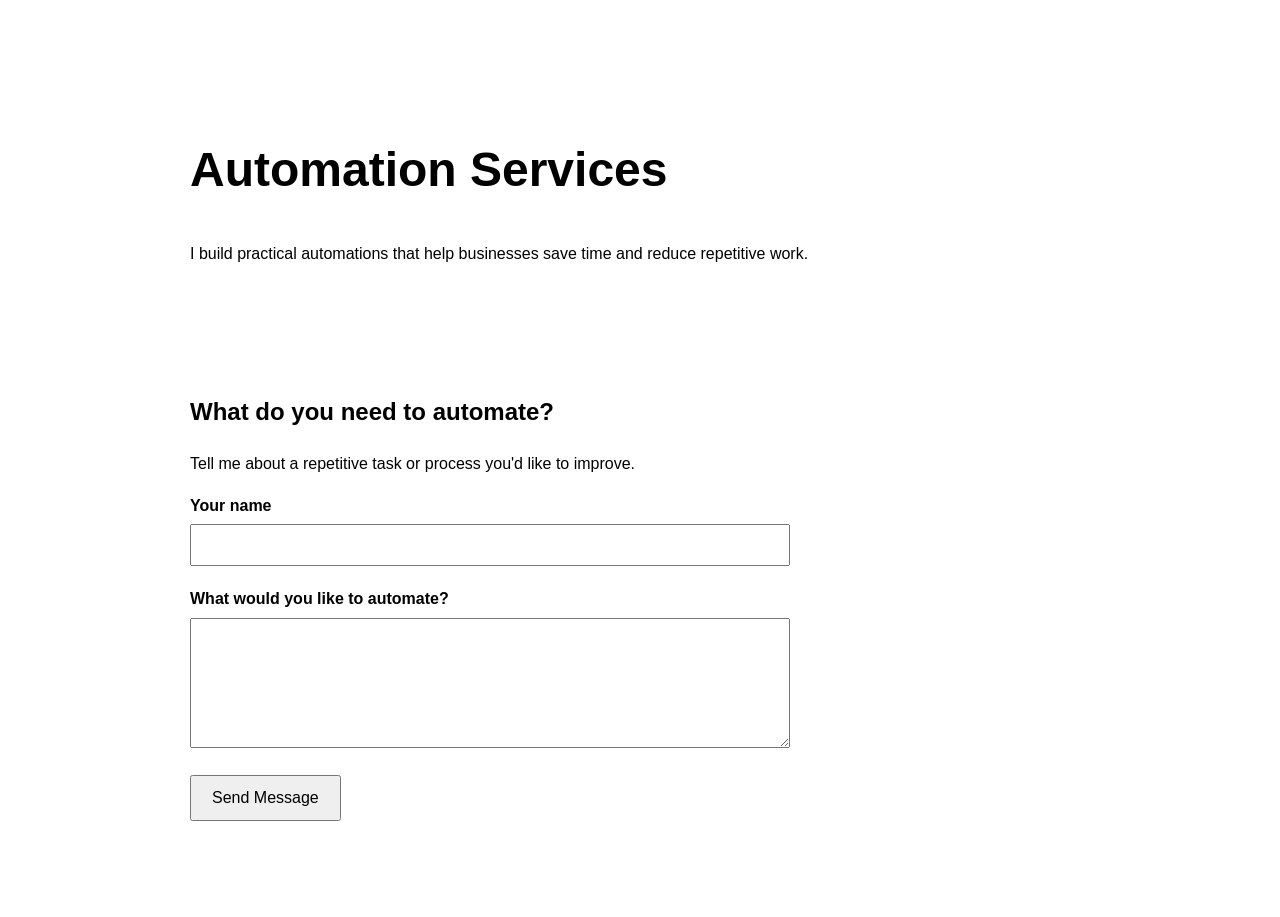
==== index.html @ 94744f85 "Add contact form and n8n integration" ====
<!DOCTYPE html>
<html lang="en">

<head>
    <meta charset="UTF-8">
    <meta name="viewport" content="width=device-width, initial-scale=1.0">

    <title>Automation Services</title>

    <link rel="stylesheet" href="style.css">
</head>

<body>

    <header>
        <h1>Automation Services</h1>

        <p>
            I build practical automations that help businesses
            save time and reduce repetitive work.
        </p>
    </header>

    <main>

        <section>
            <h2>What do you need to automate?</h2>

            <p>
                Tell me about a repetitive task or process
                you'd like to improve.
            </p>

            <form id="contactForm">

                <div>
                    <label for="name">Your name</label>

                    <input
                        type="text"
                        id="name"
                        name="name"
                        required
                    >
                </div>

                <div>
                    <label for="message">What would you like to automate?</label>

                    <textarea
                        id="message"
                        name="message"
                        rows="6"
                        required
                    ></textarea>
                </div>

                <button type="submit">
                    Send Message
                </button>

            </form>

            <p id="responseMessage"></p>

        </section>

    </main>

    <script src="script.js"></script>

</body>

</html>
---- style.css ----
body {
    font-family: Arial, sans-serif;
    max-width: 900px;
    margin: 0 auto;
    padding: 40px 20px;
    line-height: 1.6;
}

header {
    padding: 60px 0;
}

h1 {
    font-size: 3rem;
}

section {
    margin: 50px 0;
}

form {
    max-width: 600px;
}

form div {
    margin-bottom: 20px;
}

label {
    display: block;
    margin-bottom: 6px;
    font-weight: bold;
}

input,
textarea {
    width: 100%;
    padding: 10px;
    font-size: 1rem;
    box-sizing: border-box;
}

button {
    padding: 12px 20px;
    font-size: 1rem;
    cursor: pointer;
}

#responseMessage {
    margin-top: 25px;
    font-weight: bold;
}
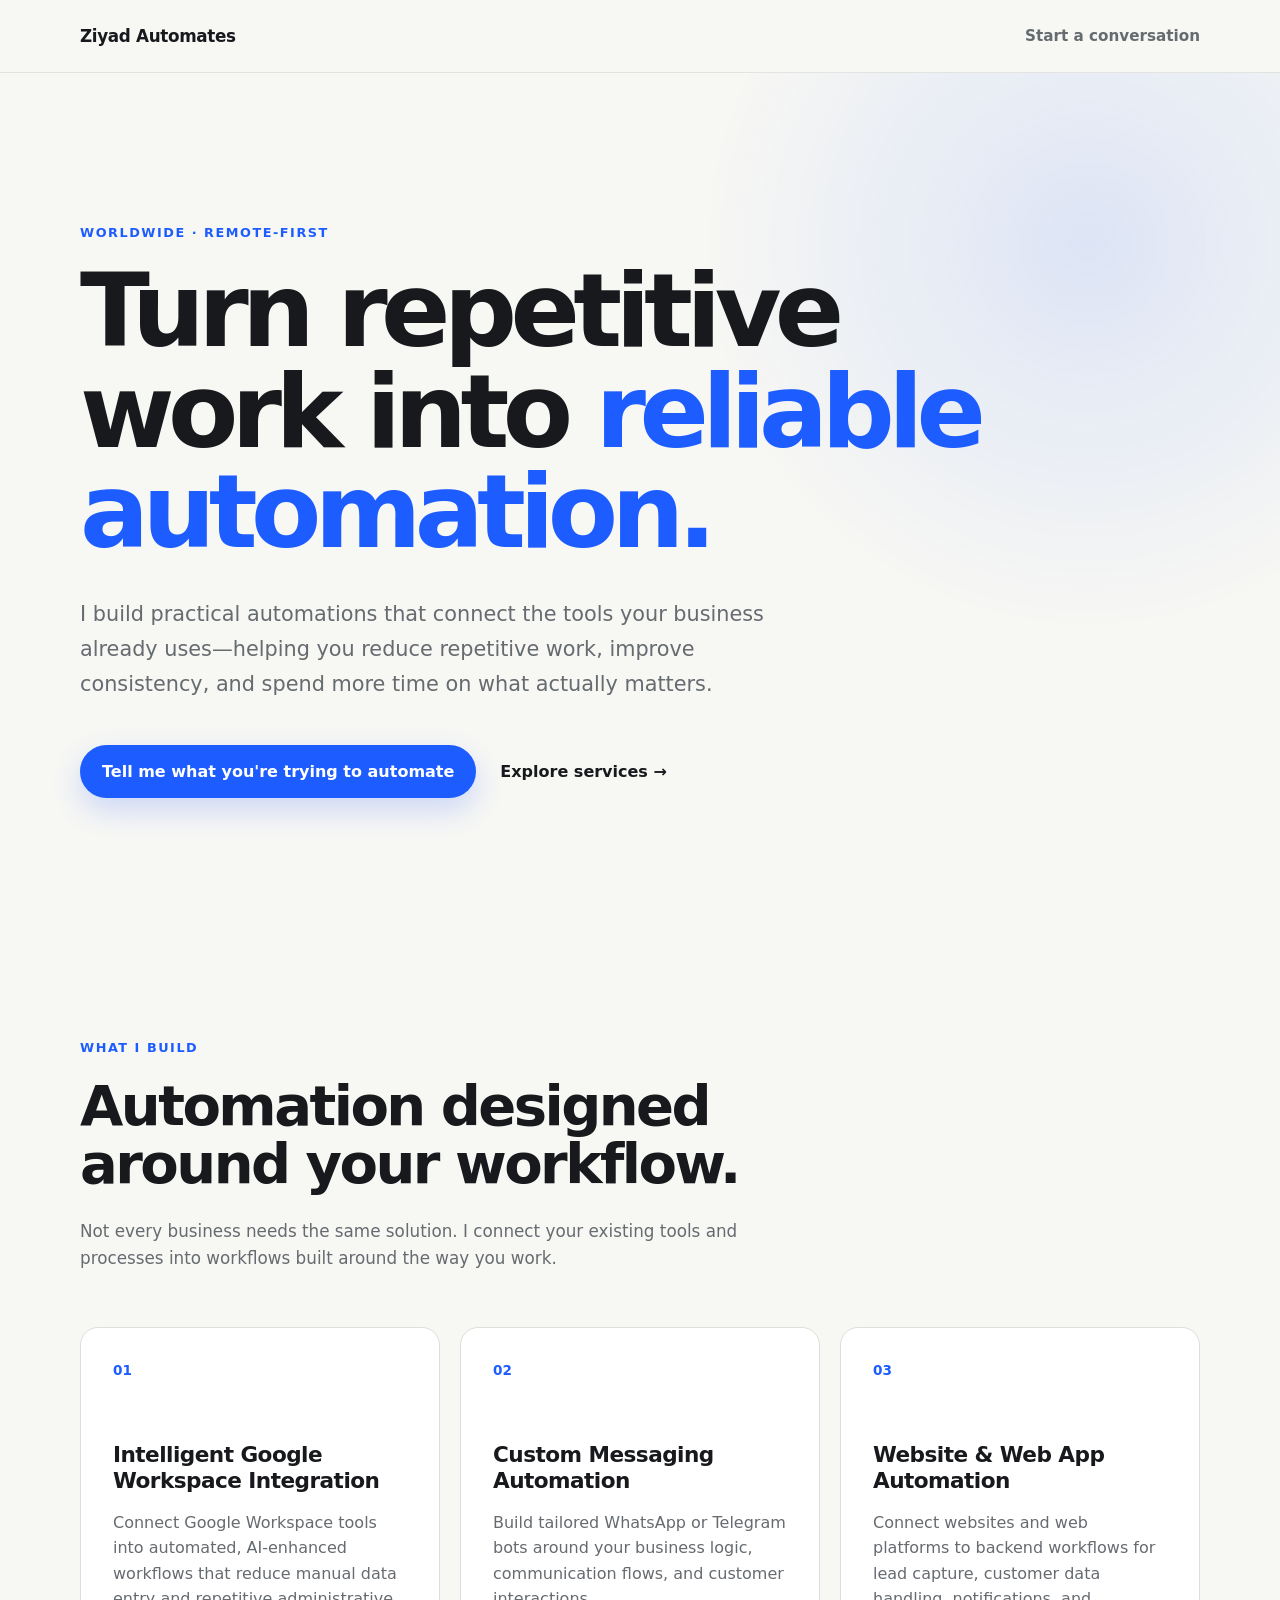
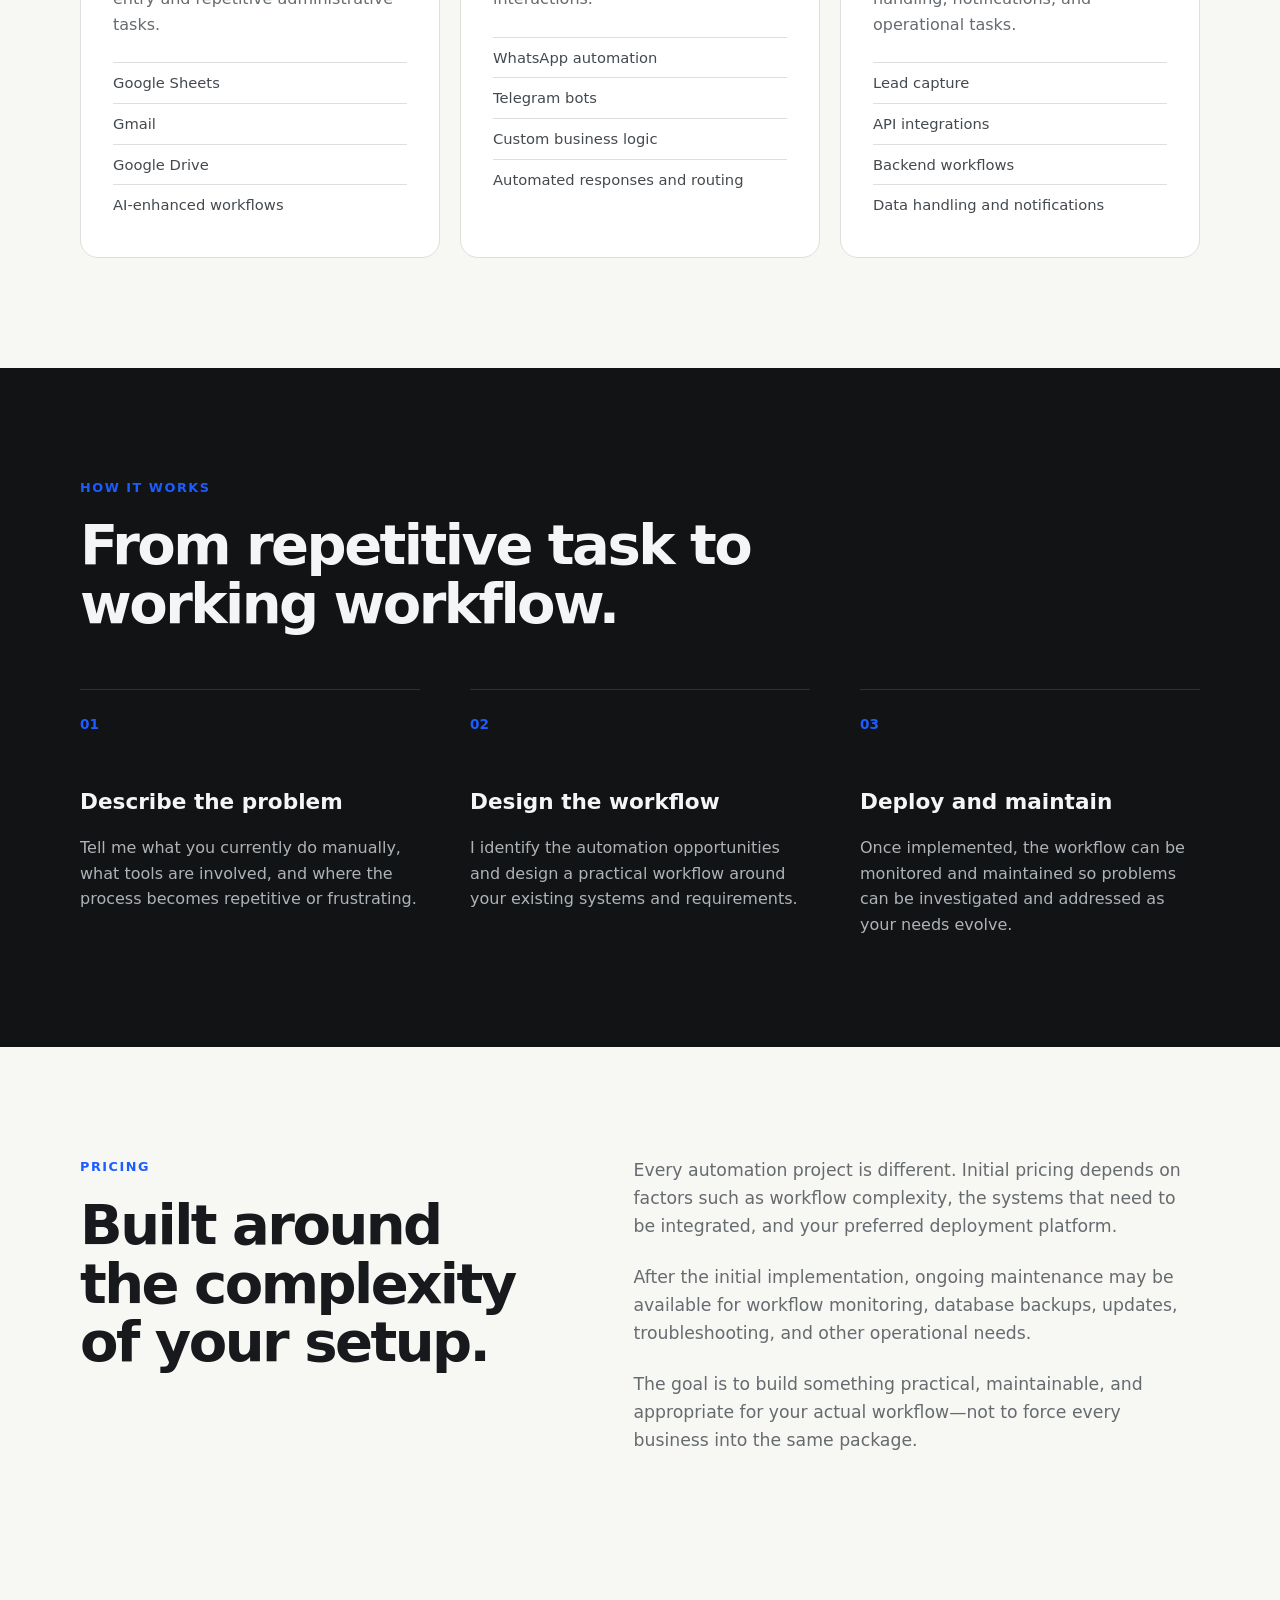
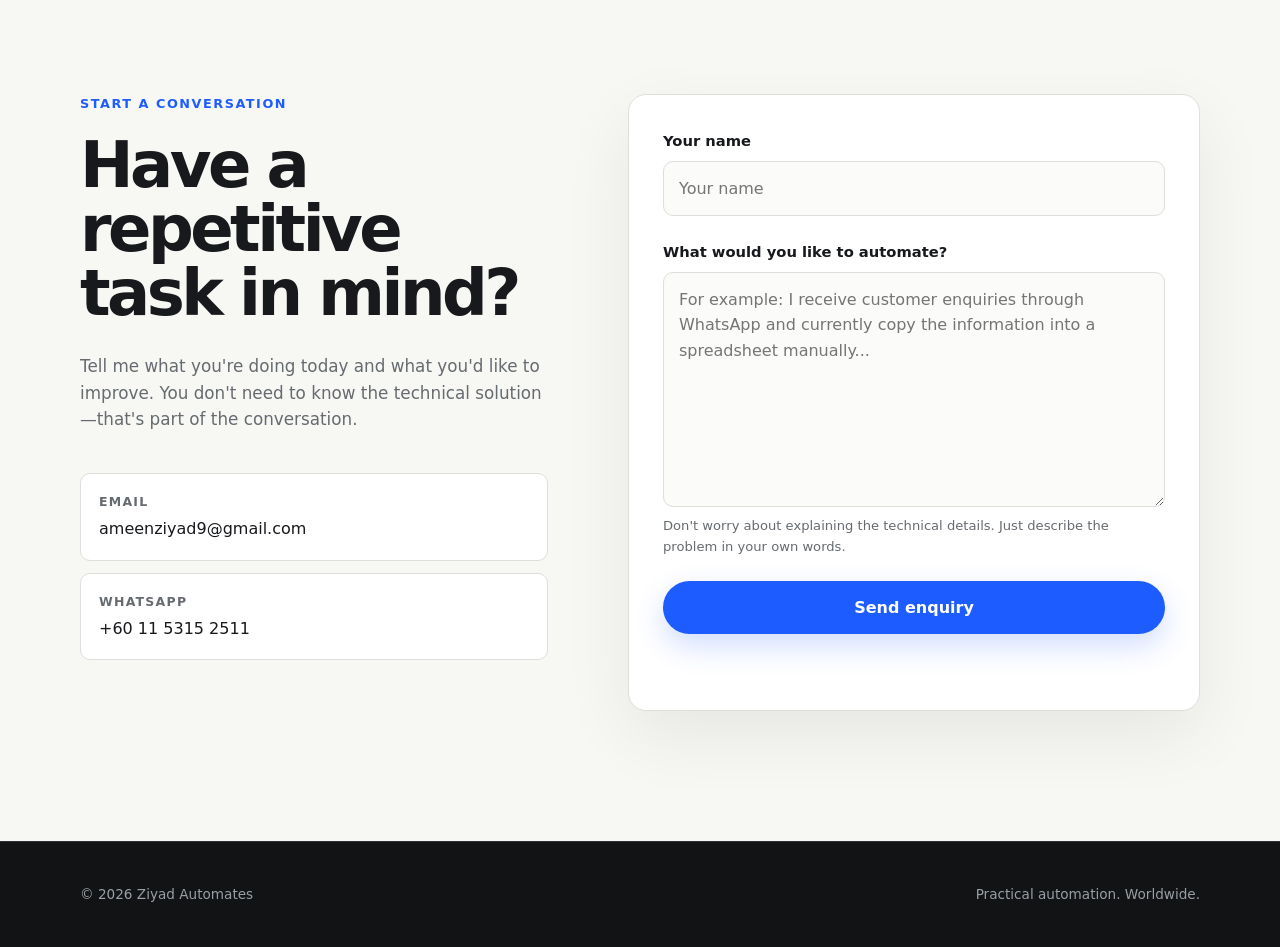
==== commit 72f528a7: "Redesign website for Ziyad Automates" ====
--- a/index.html
+++ b/index.html
@@ -3,69 +3,492 @@
 
 <head>
     <meta charset="UTF-8">
-    <meta name="viewport" content="width=device-width, initial-scale=1.0">
-
-    <title>Automation Services</title>
+
+    <meta
+        name="viewport"
+        content="width=device-width, initial-scale=1.0"
+    >
+
+    <meta
+        name="description"
+        content="Ziyad Automates builds practical AI-enhanced automations for Google Workspace, messaging platforms, websites, and business workflows."
+    >
+
+    <title>Ziyad Automates | Practical Business Automation</title>
 
     <link rel="stylesheet" href="style.css">
 </head>
 
 <body>
 
-    <header>
-        <h1>Automation Services</h1>
-
-        <p>
-            I build practical automations that help businesses
-            save time and reduce repetitive work.
-        </p>
+    <header class="site-header">
+        <div class="container header-inner">
+
+            <a href="#" class="brand">
+                Ziyad Automates
+            </a>
+
+            <a
+                href="#contact"
+                class="header-link"
+            >
+                Start a conversation
+            </a>
+
+        </div>
     </header>
 
+
     <main>
 
-        <section>
-            <h2>What do you need to automate?</h2>
+        <!-- Hero -->
+
+        <section class="hero">
+
+            <div class="container hero-content">
+
+                <p class="eyebrow">
+                    Worldwide · Remote-first
+                </p>
+
+                <h1>
+                    Turn repetitive work into
+                    <span>reliable automation.</span>
+                </h1>
+
+                <p class="hero-text">
+                    I build practical automations that connect the
+                    tools your business already uses—helping you
+                    reduce repetitive work, improve consistency,
+                    and spend more time on what actually matters.
+                </p>
+
+                <div class="hero-actions">
+
+                    <a
+                        href="#contact"
+                        class="button button-primary"
+                    >
+                        Tell me what you're trying to automate
+                    </a>
+
+                    <a
+                        href="#services"
+                        class="text-link"
+                    >
+                        Explore services
+                    </a>
+
+                </div>
+
+            </div>
+
+        </section>
+
+
+        <!-- Services -->
+
+        <section
+            id="services"
+            class="section"
+        >
+
+            <div class="container">
+
+                <div class="section-heading">
+
+                    <p class="eyebrow">
+                        What I build
+                    </p>
+
+                    <h2>
+                        Automation designed around your workflow.
+                    </h2>
+
+                    <p>
+                        Not every business needs the same solution.
+                        I connect your existing tools and processes
+                        into workflows built around the way you work.
+                    </p>
+
+                </div>
+
+
+                <div class="services-grid">
+
+                    <article class="service-card">
+
+                        <div class="service-number">
+                            01
+                        </div>
+
+                        <h3>
+                            Intelligent Google Workspace Integration
+                        </h3>
+
+                        <p>
+                            Connect Google Workspace tools into
+                            automated, AI-enhanced workflows that
+                            reduce manual data entry and repetitive
+                            administrative tasks.
+                        </p>
+
+                        <ul>
+                            <li>Google Sheets</li>
+                            <li>Gmail</li>
+                            <li>Google Drive</li>
+                            <li>AI-enhanced workflows</li>
+                        </ul>
+
+                    </article>
+
+
+                    <article class="service-card">
+
+                        <div class="service-number">
+                            02
+                        </div>
+
+                        <h3>
+                            Custom Messaging Automation
+                        </h3>
+
+                        <p>
+                            Build tailored WhatsApp or Telegram
+                            bots around your business logic,
+                            communication flows, and customer
+                            interactions.
+                        </p>
+
+                        <ul>
+                            <li>WhatsApp automation</li>
+                            <li>Telegram bots</li>
+                            <li>Custom business logic</li>
+                            <li>Automated responses and routing</li>
+                        </ul>
+
+                    </article>
+
+
+                    <article class="service-card">
+
+                        <div class="service-number">
+                            03
+                        </div>
+
+                        <h3>
+                            Website &amp; Web App Automation
+                        </h3>
+
+                        <p>
+                            Connect websites and web platforms to
+                            backend workflows for lead capture,
+                            customer data handling, notifications,
+                            and operational tasks.
+                        </p>
+
+                        <ul>
+                            <li>Lead capture</li>
+                            <li>API integrations</li>
+                            <li>Backend workflows</li>
+                            <li>Data handling and notifications</li>
+                        </ul>
+
+                    </article>
+
+                </div>
+
+            </div>
+
+        </section>
+
+
+        <!-- How it works -->
+
+        <section class="section section-alt">
+
+            <div class="container">
+
+                <div class="section-heading">
+
+                    <p class="eyebrow">
+                        How it works
+                    </p>
+
+                    <h2>
+                        From repetitive task to working workflow.
+                    </h2>
+
+                </div>
+
+
+                <div class="process-grid">
+
+                    <article class="process-step">
+
+                        <span class="process-number">
+                            01
+                        </span>
+
+                        <h3>
+                            Describe the problem
+                        </h3>
+
+                        <p>
+                            Tell me what you currently do manually,
+                            what tools are involved, and where the
+                            process becomes repetitive or frustrating.
+                        </p>
+
+                    </article>
+
+
+                    <article class="process-step">
+
+                        <span class="process-number">
+                            02
+                        </span>
+
+                        <h3>
+                            Design the workflow
+                        </h3>
+
+                        <p>
+                            I identify the automation opportunities
+                            and design a practical workflow around
+                            your existing systems and requirements.
+                        </p>
+
+                    </article>
+
+
+                    <article class="process-step">
+
+                        <span class="process-number">
+                            03
+                        </span>
+
+                        <h3>
+                            Deploy and maintain
+                        </h3>
+
+                        <p>
+                            Once implemented, the workflow can be
+                            monitored and maintained so problems can
+                            be investigated and addressed as your
+                            needs evolve.
+                        </p>
+
+                    </article>
+
+                </div>
+
+            </div>
+
+        </section>
+
+
+        <!-- Pricing -->
+
+        <section class="section">
+
+            <div class="container pricing-layout">
+
+                <div class="section-heading">
+
+                    <p class="eyebrow">
+                        Pricing
+                    </p>
+
+                    <h2>
+                        Built around the complexity of your setup.
+                    </h2>
+
+                </div>
+
+
+                <div class="pricing-content">
+
+                    <p>
+                        Every automation project is different.
+                        Initial pricing depends on factors such as
+                        workflow complexity, the systems that need
+                        to be integrated, and your preferred
+                        deployment platform.
+                    </p>
+
+                    <p>
+                        After the initial implementation, ongoing
+                        maintenance may be available for workflow
+                        monitoring, database backups, updates,
+                        troubleshooting, and other operational needs.
+                    </p>
+
+                    <p>
+                        The goal is to build something practical,
+                        maintainable, and appropriate for your
+                        actual workflow—not to force every business
+                        into the same package.
+                    </p>
+
+                </div>
+
+            </div>
+
+        </section>
+
+
+        <!-- Contact -->
+
+        <section
+            id="contact"
+            class="section contact-section"
+        >
+
+            <div class="container contact-layout">
+
+                <div class="contact-intro">
+
+                    <p class="eyebrow">
+                        Start a conversation
+                    </p>
+
+                    <h2>
+                        Have a repetitive task in mind?
+                    </h2>
+
+                    <p>
+                        Tell me what you're doing today and what
+                        you'd like to improve. You don't need to
+                        know the technical solution—that's part
+                        of the conversation.
+                    </p>
+
+
+                    <div class="contact-links">
+
+                        <a
+                            href="mailto:ameenziyad9@gmail.com"
+                            class="contact-link"
+                        >
+                            <span class="contact-label">
+                                Email
+                            </span>
+
+                            <span>
+                                ameenziyad9@gmail.com
+                            </span>
+                        </a>
+
+
+                        <a
+                            href="https://wa.me/601153152511"
+                            target="_blank"
+                            rel="noopener noreferrer"
+                            class="contact-link"
+                        >
+                            <span class="contact-label">
+                                WhatsApp
+                            </span>
+
+                            <span>
+                                +60 11 5315 2511
+                            </span>
+                        </a>
+
+                    </div>
+
+                </div>
+
+
+                <div class="contact-card">
+
+                    <form id="contactForm">
+
+                        <div class="form-group">
+
+                            <label for="name">
+                                Your name
+                            </label>
+
+                            <input
+                                type="text"
+                                id="name"
+                                name="name"
+                                maxlength="100"
+                                autocomplete="name"
+                                required
+                                placeholder="Your name"
+                            >
+
+                        </div>
+
+
+                        <div class="form-group">
+
+                            <label for="message">
+                                What would you like to automate?
+                            </label>
+
+                            <textarea
+                                id="message"
+                                name="message"
+                                rows="8"
+                                maxlength="5000"
+                                required
+                                placeholder="For example: I receive customer enquiries through WhatsApp and currently copy the information into a spreadsheet manually..."
+                            ></textarea>
+
+                            <p class="field-hint">
+                                Don't worry about explaining the technical details.
+                                Just describe the problem in your own words.
+                            </p>
+
+                        </div>
+
+
+                        <button
+                            type="submit"
+                            class="button button-primary button-full"
+                            id="submitButton"
+                        >
+                            Send enquiry
+                        </button>
+
+
+                        <p
+                            id="responseMessage"
+                            class="response-message"
+                            aria-live="polite"
+                        ></p>
+
+                    </form>
+
+                </div>
+
+            </div>
+
+        </section>
+
+    </main>
+
+
+    <footer class="site-footer">
+
+        <div class="container footer-inner">
 
             <p>
-                Tell me about a repetitive task or process
-                you'd like to improve.
+                © 2026 Ziyad Automates
             </p>
 
-            <form id="contactForm">
-
-                <div>
-                    <label for="name">Your name</label>
-
-                    <input
-                        type="text"
-                        id="name"
-                        name="name"
-                        required
-                    >
-                </div>
-
-                <div>
-                    <label for="message">What would you like to automate?</label>
-
-                    <textarea
-                        id="message"
-                        name="message"
-                        rows="6"
-                        required
-                    ></textarea>
-                </div>
-
-                <button type="submit">
-                    Send Message
-                </button>
-
-            </form>
-
-            <p id="responseMessage"></p>
-
-        </section>
-
-    </main>
+            <p>
+                Practical automation. Worldwide.
+            </p>
+
+        </div>
+
+    </footer>
+
 
     <script src="script.js"></script>
 
--- a/style.css
+++ b/style.css
@@ -1,52 +1,744 @@
+/* =========================================
+   Base
+   ========================================= */
+
+:root {
+    --background: #f7f7f4;
+    --surface: #ffffff;
+    --surface-dark: #111315;
+    --text: #17191c;
+    --muted: #666b70;
+    --border: #dedfda;
+    --border-dark: #2e3236;
+    --accent: #1d5cff;
+    --accent-dark: #1248d2;
+
+    --container-width: 1120px;
+    --radius: 18px;
+    --small-radius: 10px;
+}
+
+* {
+    box-sizing: border-box;
+}
+
+html {
+    scroll-behavior: smooth;
+}
+
 body {
-    font-family: Arial, sans-serif;
-    max-width: 900px;
-    margin: 0 auto;
-    padding: 40px 20px;
+    margin: 0;
+
+    font-family:
+        Inter,
+        ui-sans-serif,
+        system-ui,
+        -apple-system,
+        BlinkMacSystemFont,
+        "Segoe UI",
+        sans-serif;
+
+    color: var(--text);
+    background: var(--background);
+
     line-height: 1.6;
 }
 
-header {
-    padding: 60px 0;
-}
-
-h1 {
-    font-size: 3rem;
-}
-
-section {
-    margin: 50px 0;
-}
-
-form {
-    max-width: 600px;
-}
-
-form div {
-    margin-bottom: 20px;
-}
-
-label {
-    display: block;
-    margin-bottom: 6px;
-    font-weight: bold;
-}
-
+a {
+    color: inherit;
+    text-decoration: none;
+}
+
+button,
 input,
 textarea {
+    font: inherit;
+}
+
+
+/* =========================================
+   Layout
+   ========================================= */
+
+.container {
+    width: min(
+        var(--container-width),
+        calc(100% - 40px)
+    );
+
+    margin: 0 auto;
+}
+
+.section {
+    padding: 110px 0;
+}
+
+.section-alt {
+    background: var(--surface-dark);
+    color: #f4f5f6;
+}
+
+
+/* =========================================
+   Header
+   ========================================= */
+
+.site-header {
+    position: sticky;
+    top: 0;
+    z-index: 100;
+
+    background: rgba(247, 247, 244, 0.92);
+
+    border-bottom: 1px solid rgba(0, 0, 0, 0.08);
+
+    backdrop-filter: blur(12px);
+}
+
+.header-inner {
+    min-height: 72px;
+
+    display: flex;
+    align-items: center;
+    justify-content: space-between;
+
+    gap: 24px;
+}
+
+.brand {
+    font-size: 1.05rem;
+    font-weight: 800;
+    letter-spacing: -0.02em;
+}
+
+.header-link {
+    color: var(--muted);
+    font-size: 0.95rem;
+    font-weight: 600;
+
+    transition:
+        color 0.2s ease,
+        transform 0.2s ease;
+}
+
+.header-link:hover {
+    color: var(--text);
+    transform: translateY(-1px);
+}
+
+
+/* =========================================
+   Typography
+   ========================================= */
+
+.eyebrow {
+    margin: 0 0 18px;
+
+    color: var(--accent);
+
+    font-size: 0.8rem;
+    font-weight: 800;
+
+    letter-spacing: 0.12em;
+    text-transform: uppercase;
+}
+
+.hero h1 {
+    max-width: 900px;
+
+    margin: 0;
+
+    font-size: clamp(
+        3.2rem,
+        8vw,
+        6.5rem
+    );
+
+    line-height: 0.98;
+
+    letter-spacing: -0.065em;
+}
+
+.hero h1 span {
+    color: var(--accent);
+}
+
+.hero-text {
+    max-width: 720px;
+
+    margin: 34px 0 0;
+
+    color: var(--muted);
+
+    font-size: clamp(
+        1.08rem,
+        2vw,
+        1.3rem
+    );
+
+    line-height: 1.7;
+}
+
+.section-heading {
+    max-width: 720px;
+
+    margin-bottom: 55px;
+}
+
+.section-heading h2 {
+    margin: 0;
+
+    font-size: clamp(
+        2rem,
+        5vw,
+        3.5rem
+    );
+
+    line-height: 1.05;
+
+    letter-spacing: -0.045em;
+}
+
+.section-heading p:not(.eyebrow) {
+    margin-top: 24px;
+
+    color: var(--muted);
+
+    font-size: 1.05rem;
+}
+
+.section-alt .section-heading p:not(.eyebrow),
+.section-alt .process-step p {
+    color: #aeb3b8;
+}
+
+
+/* =========================================
+   Hero
+   ========================================= */
+
+.hero {
+    padding: 150px 0 130px;
+
+    background:
+        radial-gradient(
+            circle at 85% 20%,
+            rgba(29, 92, 255, 0.12),
+            transparent 30%
+        ),
+        var(--background);
+}
+
+.hero-content {
+    position: relative;
+}
+
+.hero-actions {
+    display: flex;
+    align-items: center;
+    flex-wrap: wrap;
+
+    gap: 24px;
+
+    margin-top: 42px;
+}
+
+.button {
+    display: inline-flex;
+    align-items: center;
+    justify-content: center;
+
+    min-height: 52px;
+
+    padding: 14px 22px;
+
+    border: 0;
+    border-radius: 999px;
+
+    font-weight: 750;
+
+    cursor: pointer;
+
+    transition:
+        transform 0.2s ease,
+        background 0.2s ease,
+        box-shadow 0.2s ease;
+}
+
+.button:hover {
+    transform: translateY(-2px);
+}
+
+.button-primary {
+    color: #ffffff;
+    background: var(--accent);
+
+    box-shadow:
+        0 12px 30px rgba(
+            29,
+            92,
+            255,
+            0.2
+        );
+}
+
+.button-primary:hover {
+    background: var(--accent-dark);
+}
+
+.text-link {
+    font-weight: 700;
+}
+
+.text-link::after {
+    content: " →";
+}
+
+
+/* =========================================
+   Services
+   ========================================= */
+
+.services-grid {
+    display: grid;
+
+    grid-template-columns:
+        repeat(3, minmax(0, 1fr));
+
+    gap: 20px;
+}
+
+.service-card {
+    padding: 32px;
+
+    background: var(--surface);
+
+    border: 1px solid var(--border);
+    border-radius: var(--radius);
+
+    transition:
+        transform 0.2s ease,
+        box-shadow 0.2s ease;
+}
+
+.service-card:hover {
+    transform: translateY(-4px);
+
+    box-shadow:
+        0 18px 40px rgba(
+            0,
+            0,
+            0,
+            0.07
+        );
+}
+
+.service-number {
+    margin-bottom: 60px;
+
+    color: var(--accent);
+
+    font-size: 0.85rem;
+    font-weight: 800;
+}
+
+.service-card h3 {
+    margin: 0 0 16px;
+
+    font-size: 1.35rem;
+    line-height: 1.2;
+
+    letter-spacing: -0.025em;
+}
+
+.service-card p {
+    margin: 0;
+
+    color: var(--muted);
+}
+
+.service-card ul {
+    margin: 25px 0 0;
+    padding: 0;
+
+    list-style: none;
+}
+
+.service-card li {
+    padding: 8px 0;
+
+    border-top: 1px solid var(--border);
+
+    color: #44494e;
+
+    font-size: 0.92rem;
+}
+
+
+/* =========================================
+   Process
+   ========================================= */
+
+.process-grid {
+    display: grid;
+
+    grid-template-columns:
+        repeat(3, minmax(0, 1fr));
+
+    gap: 50px;
+}
+
+.process-step {
+    border-top: 1px solid var(--border-dark);
+    padding-top: 24px;
+}
+
+.process-number {
+    display: block;
+
+    margin-bottom: 50px;
+
+    color: var(--accent);
+
+    font-size: 0.85rem;
+    font-weight: 800;
+}
+
+.process-step h3 {
+    margin: 0 0 15px;
+
+    font-size: 1.35rem;
+}
+
+.process-step p {
+    margin: 0;
+}
+
+
+/* =========================================
+   Pricing
+   ========================================= */
+
+.pricing-layout {
+    display: grid;
+
+    grid-template-columns:
+        minmax(0, 0.9fr)
+        minmax(0, 1.1fr);
+
+    gap: 90px;
+
+    align-items: start;
+}
+
+.pricing-content {
+    color: var(--muted);
+
+    font-size: 1.08rem;
+}
+
+.pricing-content p {
+    margin: 0 0 24px;
+}
+
+.pricing-content p:last-child {
+    margin-bottom: 0;
+}
+
+
+/* =========================================
+   Contact
+   ========================================= */
+
+.contact-section {
+    padding-top: 130px;
+    padding-bottom: 130px;
+}
+
+.contact-layout {
+    display: grid;
+
+    grid-template-columns:
+        minmax(0, 0.9fr)
+        minmax(0, 1.1fr);
+
+    gap: 80px;
+
+    align-items: start;
+}
+
+.contact-intro h2 {
+    max-width: 600px;
+
+    margin: 0;
+
+    font-size: clamp(
+        2.5rem,
+        5vw,
+        4.4rem
+    );
+
+    line-height: 1;
+
+    letter-spacing: -0.055em;
+}
+
+.contact-intro > p:not(.eyebrow) {
+    max-width: 570px;
+
+    margin: 28px 0 0;
+
+    color: var(--muted);
+
+    font-size: 1.05rem;
+}
+
+.contact-links {
+    display: grid;
+
+    gap: 12px;
+
+    margin-top: 40px;
+}
+
+.contact-link {
+    display: flex;
+    flex-direction: column;
+
+    padding: 18px;
+
+    background: var(--surface);
+
+    border: 1px solid var(--border);
+    border-radius: var(--small-radius);
+
+    transition:
+        border-color 0.2s ease,
+        transform 0.2s ease;
+}
+
+.contact-link:hover {
+    border-color: var(--accent);
+
+    transform: translateY(-2px);
+}
+
+.contact-label {
+    margin-bottom: 4px;
+
+    color: var(--muted);
+
+    font-size: 0.78rem;
+    font-weight: 800;
+
+    letter-spacing: 0.1em;
+    text-transform: uppercase;
+}
+
+.contact-card {
+    padding: 34px;
+
+    background: var(--surface);
+
+    border: 1px solid var(--border);
+
+    border-radius: var(--radius);
+
+    box-shadow:
+        0 25px 70px rgba(
+            0,
+            0,
+            0,
+            0.07
+        );
+}
+
+.form-group {
+    margin-bottom: 24px;
+}
+
+.form-group label {
+    display: block;
+
+    margin-bottom: 8px;
+
+    font-size: 0.92rem;
+    font-weight: 750;
+}
+
+input,
+textarea {
+    display: block;
+
     width: 100%;
-    padding: 10px;
-    font-size: 1rem;
-    box-sizing: border-box;
-}
-
-button {
-    padding: 12px 20px;
-    font-size: 1rem;
-    cursor: pointer;
-}
-
-#responseMessage {
-    margin-top: 25px;
-    font-weight: bold;
-}
+
+    padding: 14px 15px;
+
+    color: var(--text);
+    background: #fbfbf9;
+
+    border: 1px solid var(--border);
+    border-radius: var(--small-radius);
+
+    outline: none;
+
+    transition:
+        border-color 0.2s ease,
+        box-shadow 0.2s ease;
+}
+
+input {
+    min-height: 50px;
+}
+
+textarea {
+    min-height: 170px;
+
+    resize: vertical;
+}
+
+input:focus,
+textarea:focus {
+    border-color: var(--accent);
+
+    box-shadow:
+        0 0 0 4px rgba(
+            29,
+            92,
+            255,
+            0.1
+        );
+}
+
+.field-hint {
+    margin: 8px 0 0;
+
+    color: var(--muted);
+
+    font-size: 0.82rem;
+}
+
+.button-full {
+    width: 100%;
+}
+
+.response-message {
+    min-height: 24px;
+
+    margin: 18px 0 0;
+
+    color: var(--text);
+
+    font-size: 0.95rem;
+    font-weight: 650;
+}
+
+
+/* =========================================
+   Footer
+   ========================================= */
+
+.site-footer {
+    padding: 28px 0;
+
+    color: #999fA5;
+    background: var(--surface-dark);
+
+    border-top: 1px solid var(--border-dark);
+}
+
+.footer-inner {
+    display: flex;
+    align-items: center;
+    justify-content: space-between;
+
+    gap: 20px;
+
+    font-size: 0.85rem;
+}
+
+
+/* =========================================
+   Responsive
+   ========================================= */
+
+@media (max-width: 900px) {
+
+    .services-grid,
+    .process-grid {
+        grid-template-columns: 1fr;
+    }
+
+    .pricing-layout,
+    .contact-layout {
+        grid-template-columns: 1fr;
+
+        gap: 50px;
+    }
+
+    .hero {
+        padding-top: 110px;
+    }
+
+    .section {
+        padding: 80px 0;
+    }
+
+    .contact-section {
+        padding-top: 90px;
+        padding-bottom: 90px;
+    }
+}
+
+
+@media (max-width: 600px) {
+
+    .container {
+        width: min(
+            var(--container-width),
+            calc(100% - 28px)
+        );
+    }
+
+    .site-header {
+        position: static;
+    }
+
+    .header-inner {
+        min-height: 64px;
+    }
+
+    .header-link {
+        display: none;
+    }
+
+    .hero {
+        padding: 85px 0 80px;
+    }
+
+    .hero-actions {
+        align-items: stretch;
+
+        flex-direction: column;
+    }
+
+    .button {
+        width: 100%;
+    }
+
+    .service-card,
+    .contact-card {
+        padding: 24px;
+    }
+
+    .service-number,
+    .process-number {
+        margin-bottom: 35px;
+    }
+
+    .footer-inner {
+        align-items: flex-start;
+
+        flex-direction: column;
+    }
+}
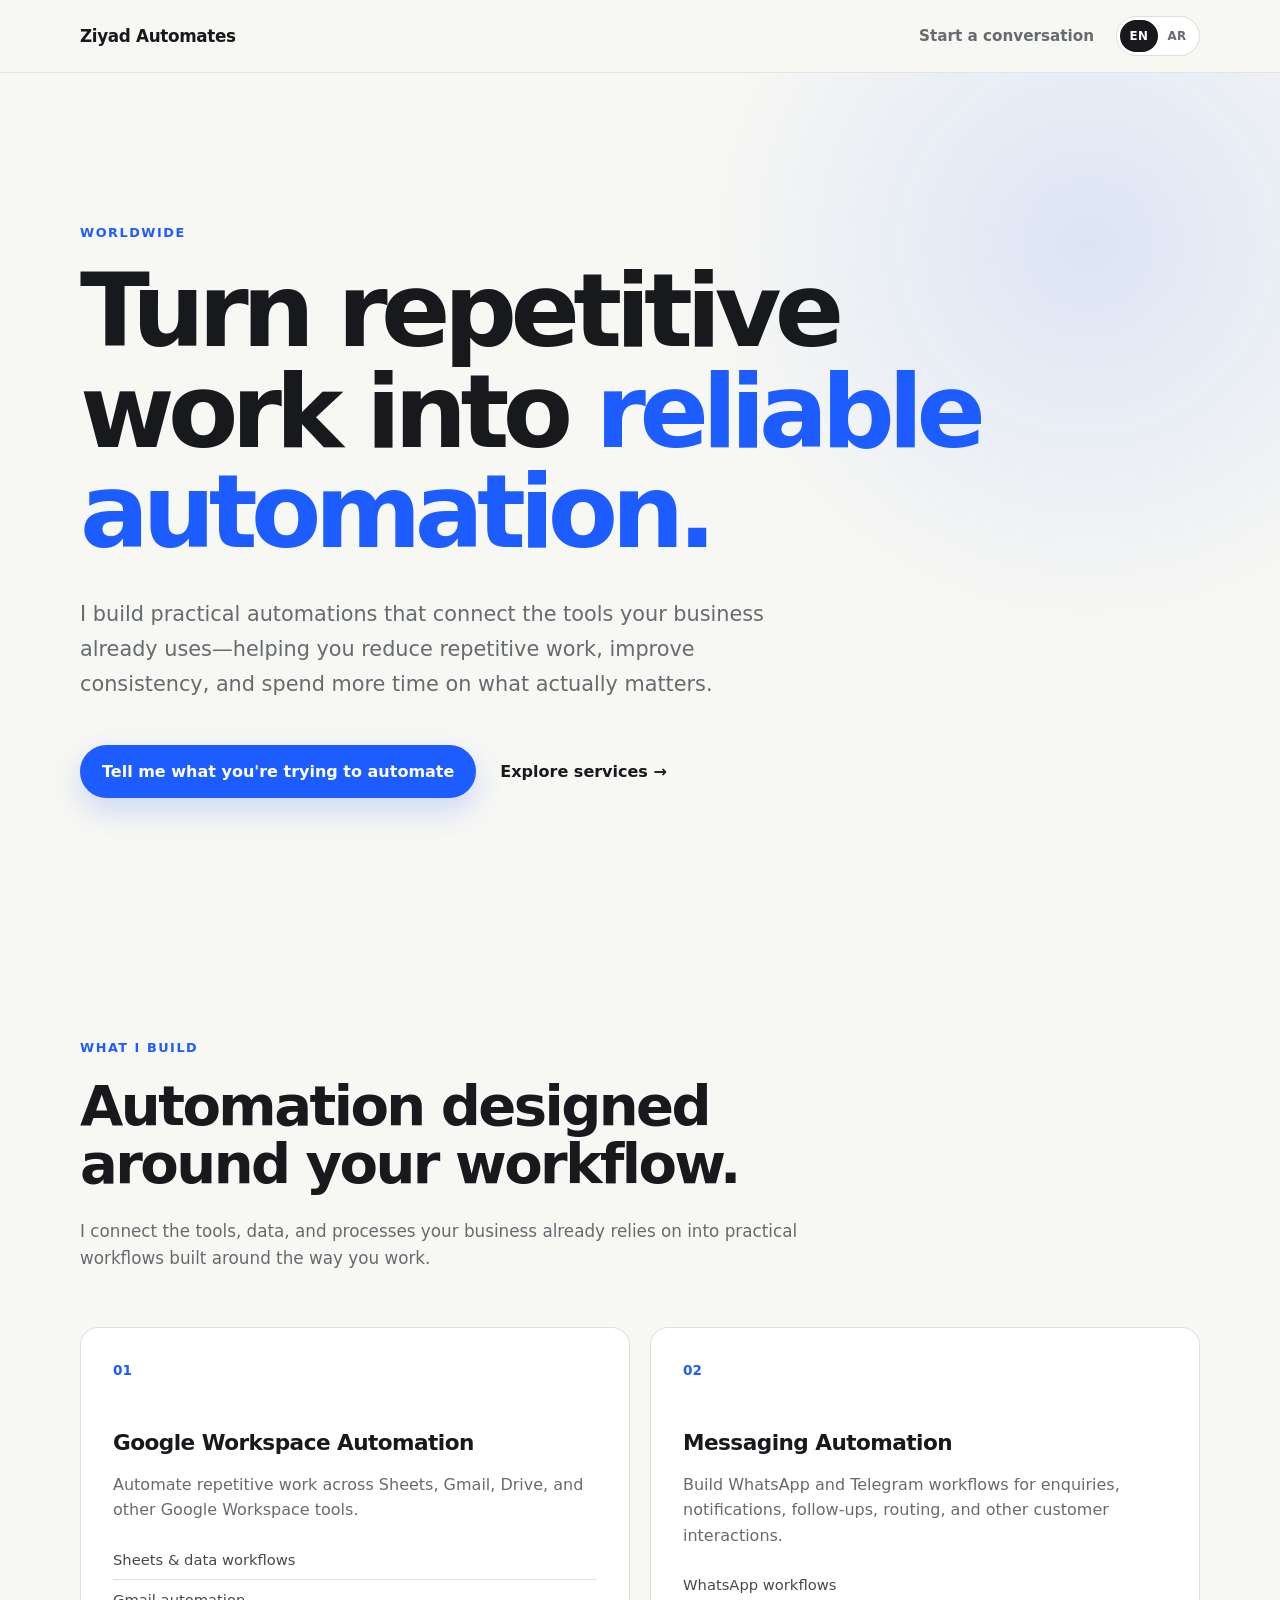
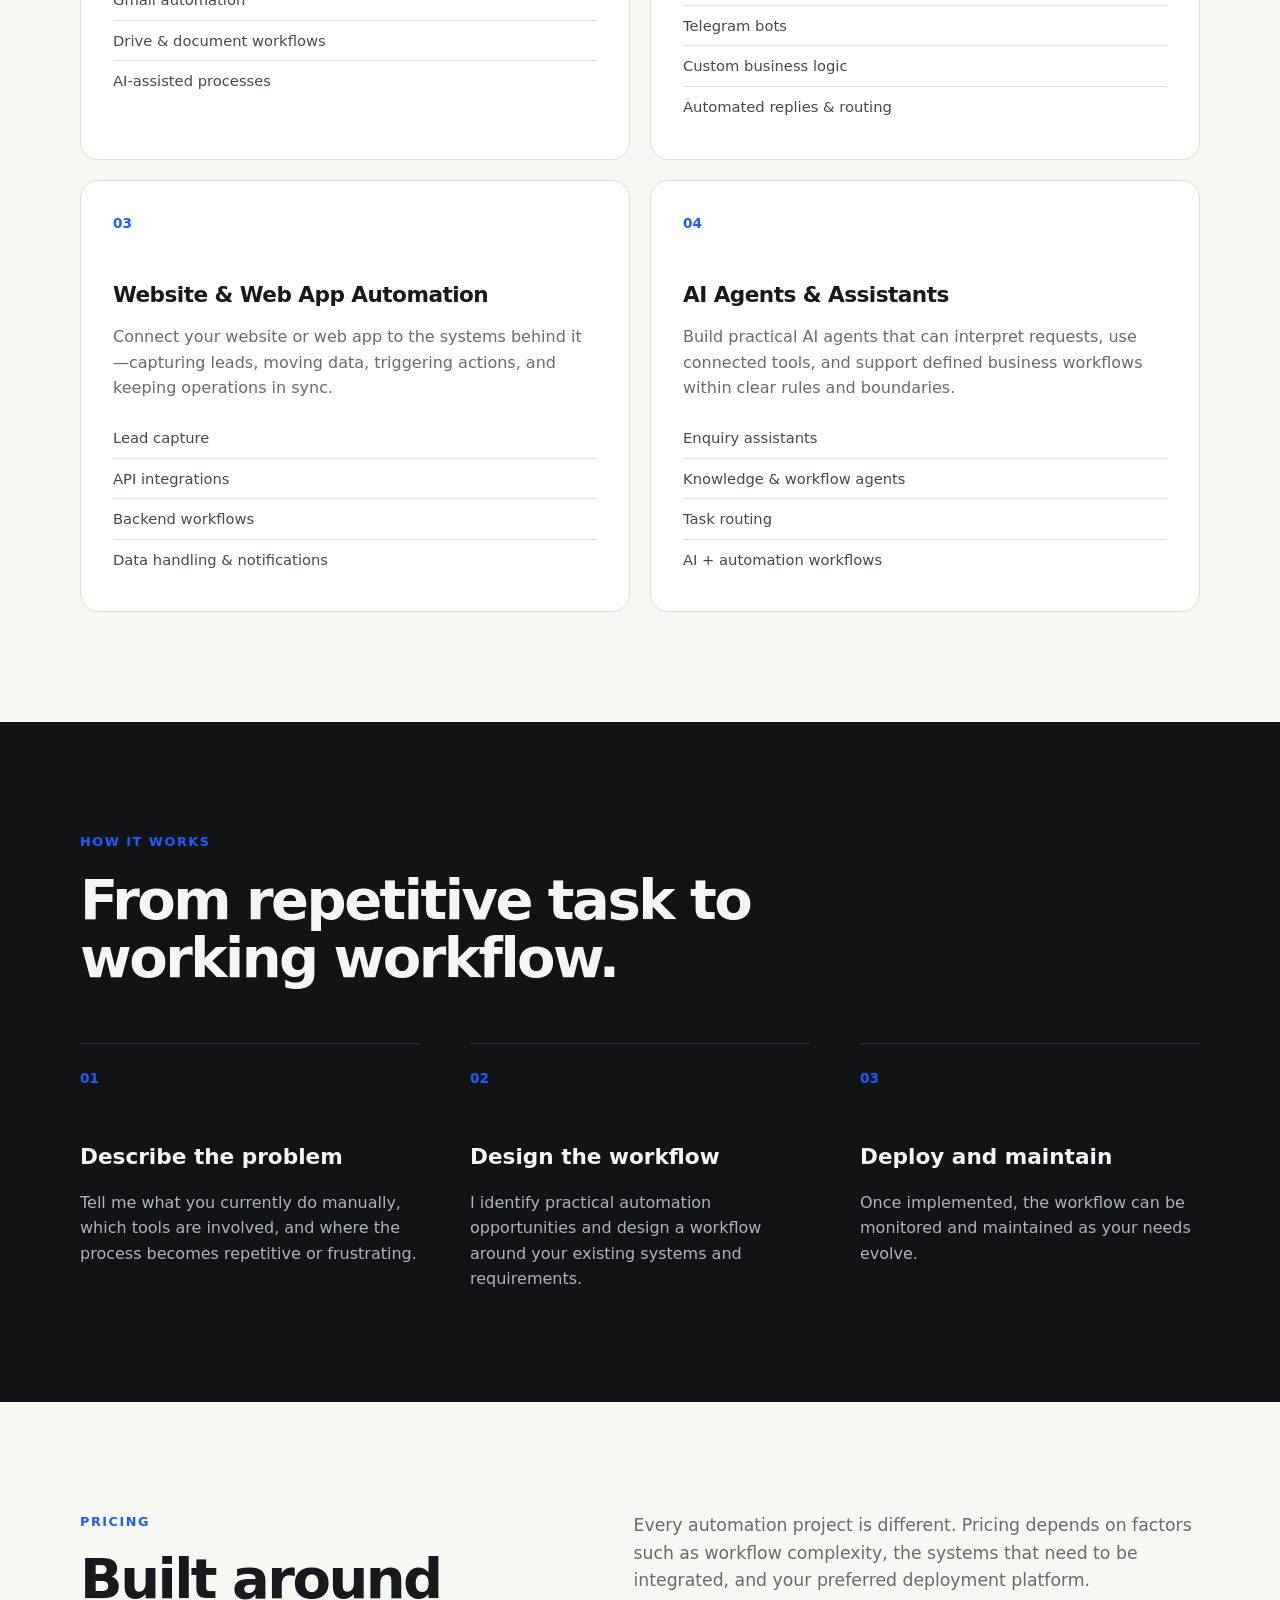
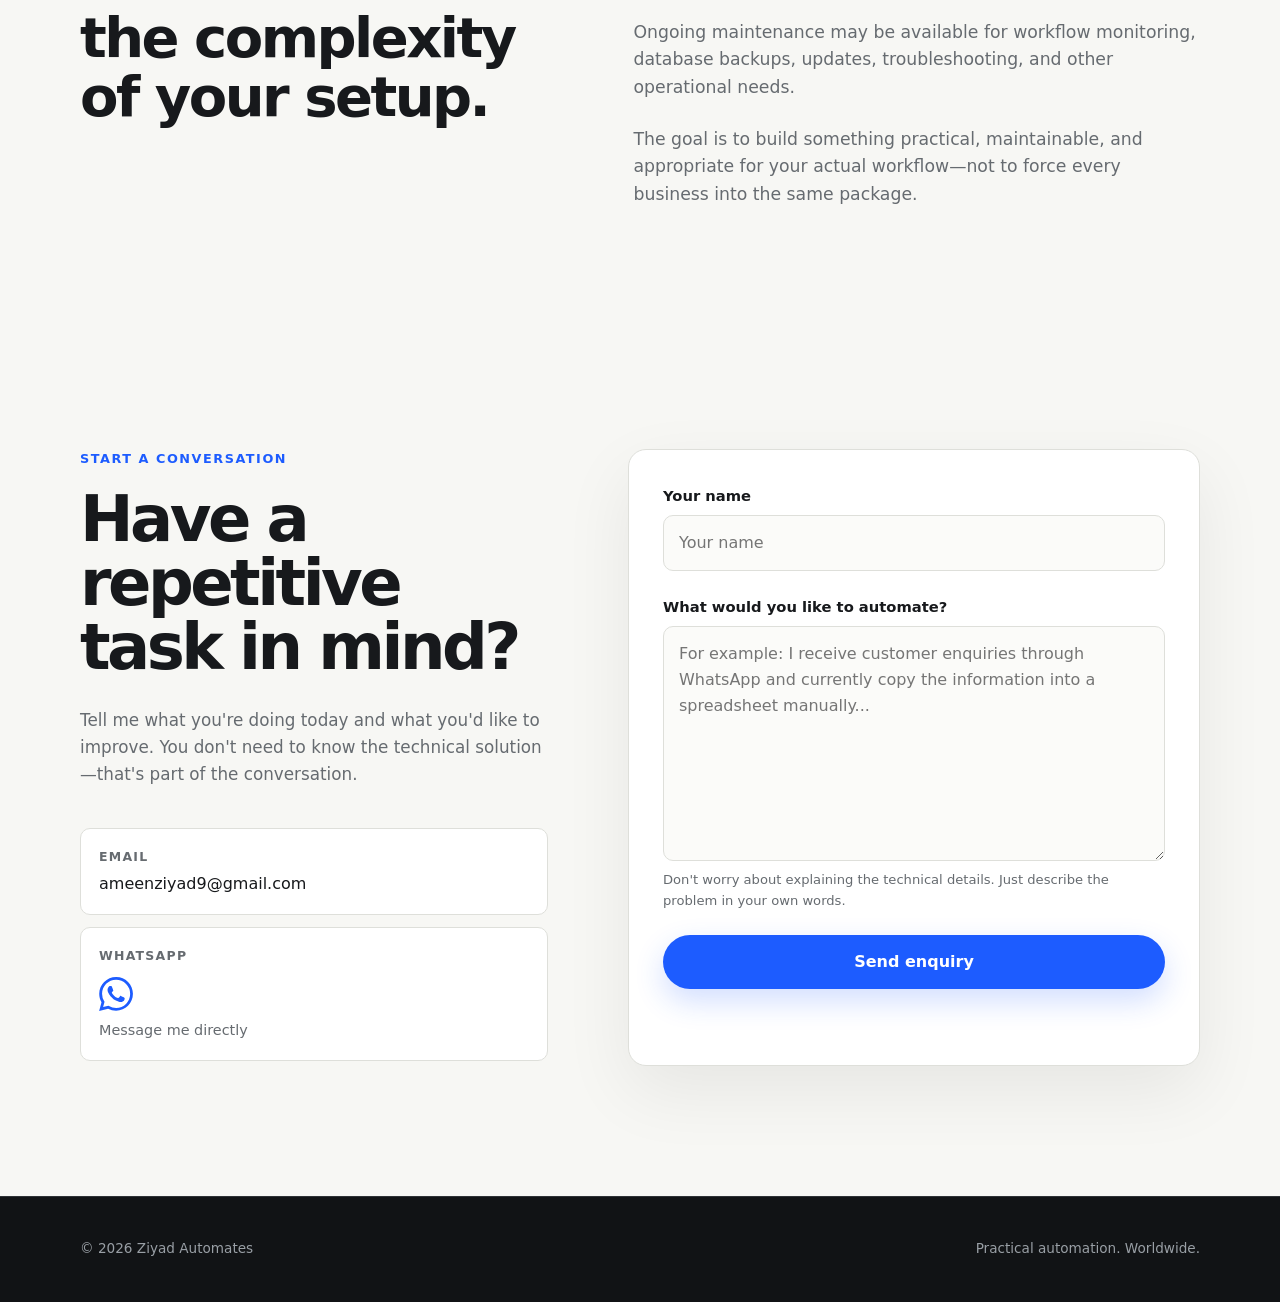
==== commit 61e190d6: "Improved version of the website" ====
--- a/index.html
+++ b/index.html
@@ -1,5 +1,5 @@
 <!DOCTYPE html>
-<html lang="en">
+<html lang="en" dir="ltr">
 
 <head>
     <meta charset="UTF-8">
@@ -11,7 +11,7 @@
 
     <meta
         name="description"
-        content="Ziyad Automates builds practical AI-enhanced automations for Google Workspace, messaging platforms, websites, and business workflows."
+        content="Ziyad Automates builds practical automation solutions for Google Workspace, messaging, websites, web apps, and AI-powered business workflows."
     >
 
     <title>Ziyad Automates | Practical Business Automation</title>
@@ -24,16 +24,49 @@
     <header class="site-header">
         <div class="container header-inner">
 
-            <a href="#" class="brand">
+            <a
+                href="#"
+                class="brand"
+                data-i18n="brand"
+                aria-label="Ziyad Automates"
+            >
                 Ziyad Automates
             </a>
 
-            <a
-                href="#contact"
-                class="header-link"
-            >
-                Start a conversation
-            </a>
+            <div class="header-actions">
+
+                <a
+                    href="#contact"
+                    class="header-link"
+                    data-i18n="headerCta"
+                >
+                    Start a conversation
+                </a>
+
+                <div
+                    class="language-toggle"
+                    aria-label="Language selection"
+                >
+                    <button
+                        type="button"
+                        class="language-button active"
+                        data-language="en"
+                        aria-pressed="true"
+                    >
+                        EN
+                    </button>
+
+                    <button
+                        type="button"
+                        class="language-button"
+                        data-language="ar"
+                        aria-pressed="false"
+                    >
+                        AR
+                    </button>
+                </div>
+
+            </div>
 
         </div>
     </header>
@@ -47,16 +80,22 @@
 
             <div class="container hero-content">
 
-                <p class="eyebrow">
-                    Worldwide · Remote-first
+                <p
+                    class="eyebrow"
+                    data-i18n="eyebrow"
+                >
+                    Worldwide
                 </p>
 
-                <h1>
+                <h1 data-i18n="heroTitle">
                     Turn repetitive work into
                     <span>reliable automation.</span>
                 </h1>
 
-                <p class="hero-text">
+                <p
+                    class="hero-text"
+                    data-i18n="heroText"
+                >
                     I build practical automations that connect the
                     tools your business already uses—helping you
                     reduce repetitive work, improve consistency,
@@ -68,6 +107,7 @@
                     <a
                         href="#contact"
                         class="button button-primary"
+                        data-i18n="heroPrimary"
                     >
                         Tell me what you're trying to automate
                     </a>
@@ -75,6 +115,7 @@
                     <a
                         href="#services"
                         class="text-link"
+                        data-i18n="heroSecondary"
                     >
                         Explore services
                     </a>
@@ -97,18 +138,21 @@
 
                 <div class="section-heading">
 
-                    <p class="eyebrow">
+                    <p
+                        class="eyebrow"
+                        data-i18n="servicesEyebrow"
+                    >
                         What I build
                     </p>
 
-                    <h2>
+                    <h2 data-i18n="servicesTitle">
                         Automation designed around your workflow.
                     </h2>
 
-                    <p>
-                        Not every business needs the same solution.
-                        I connect your existing tools and processes
-                        into workflows built around the way you work.
+                    <p data-i18n="servicesIntro">
+                        I connect the tools, data, and processes your
+                        business already relies on into practical
+                        workflows built around the way you work.
                     </p>
 
                 </div>
@@ -122,22 +166,21 @@
                             01
                         </div>
 
-                        <h3>
-                            Intelligent Google Workspace Integration
+                        <h3 data-i18n="service1Title">
+                            Google Workspace Automation
                         </h3>
 
-                        <p>
-                            Connect Google Workspace tools into
-                            automated, AI-enhanced workflows that
-                            reduce manual data entry and repetitive
-                            administrative tasks.
+                        <p data-i18n="service1Text">
+                            Automate repetitive work across Sheets,
+                            Gmail, Drive, and other Google Workspace
+                            tools.
                         </p>
 
                         <ul>
-                            <li>Google Sheets</li>
-                            <li>Gmail</li>
-                            <li>Google Drive</li>
-                            <li>AI-enhanced workflows</li>
+                            <li data-i18n="service1Item1">Sheets &amp; data workflows</li>
+                            <li data-i18n="service1Item2">Gmail automation</li>
+                            <li data-i18n="service1Item3">Drive &amp; document workflows</li>
+                            <li data-i18n="service1Item4">AI-assisted processes</li>
                         </ul>
 
                     </article>
@@ -149,22 +192,21 @@
                             02
                         </div>
 
-                        <h3>
-                            Custom Messaging Automation
+                        <h3 data-i18n="service2Title">
+                            Messaging Automation
                         </h3>
 
-                        <p>
-                            Build tailored WhatsApp or Telegram
-                            bots around your business logic,
-                            communication flows, and customer
-                            interactions.
+                        <p data-i18n="service2Text">
+                            Build WhatsApp and Telegram workflows for
+                            enquiries, notifications, follow-ups,
+                            routing, and other customer interactions.
                         </p>
 
                         <ul>
-                            <li>WhatsApp automation</li>
-                            <li>Telegram bots</li>
-                            <li>Custom business logic</li>
-                            <li>Automated responses and routing</li>
+                            <li data-i18n="service2Item1">WhatsApp workflows</li>
+                            <li data-i18n="service2Item2">Telegram bots</li>
+                            <li data-i18n="service2Item3">Custom business logic</li>
+                            <li data-i18n="service2Item4">Automated replies &amp; routing</li>
                         </ul>
 
                     </article>
@@ -176,26 +218,53 @@
                             03
                         </div>
 
-                        <h3>
+                        <h3 data-i18n="service3Title">
                             Website &amp; Web App Automation
                         </h3>
 
-                        <p>
-                            Connect websites and web platforms to
-                            backend workflows for lead capture,
-                            customer data handling, notifications,
-                            and operational tasks.
+                        <p data-i18n="service3Text">
+                            Connect your website or web app to the
+                            systems behind it—capturing leads, moving
+                            data, triggering actions, and keeping
+                            operations in sync.
                         </p>
 
                         <ul>
-                            <li>Lead capture</li>
-                            <li>API integrations</li>
-                            <li>Backend workflows</li>
-                            <li>Data handling and notifications</li>
+                            <li data-i18n="service3Item1">Lead capture</li>
+                            <li data-i18n="service3Item2">API integrations</li>
+                            <li data-i18n="service3Item3">Backend workflows</li>
+                            <li data-i18n="service3Item4">Data handling &amp; notifications</li>
                         </ul>
 
                     </article>
 
+
+                    <article class="service-card">
+
+                        <div class="service-number">
+                            04
+                        </div>
+
+                        <h3 data-i18n="service4Title">
+                            AI Agents &amp; Assistants
+                        </h3>
+
+                        <p data-i18n="service4Text">
+                            Build practical AI agents that can
+                            interpret requests, use connected tools,
+                            and support defined business workflows
+                            within clear rules and boundaries.
+                        </p>
+
+                        <ul>
+                            <li data-i18n="service4Item1">Enquiry assistants</li>
+                            <li data-i18n="service4Item2">Knowledge &amp; workflow agents</li>
+                            <li data-i18n="service4Item3">Task routing</li>
+                            <li data-i18n="service4Item4">AI + automation workflows</li>
+                        </ul>
+
+                    </article>
+
                 </div>
 
             </div>
@@ -211,11 +280,14 @@
 
                 <div class="section-heading">
 
-                    <p class="eyebrow">
+                    <p
+                        class="eyebrow"
+                        data-i18n="processEyebrow"
+                    >
                         How it works
                     </p>
 
-                    <h2>
+                    <h2 data-i18n="processTitle">
                         From repetitive task to working workflow.
                     </h2>
 
@@ -230,13 +302,13 @@
                             01
                         </span>
 
-                        <h3>
+                        <h3 data-i18n="process1Title">
                             Describe the problem
                         </h3>
 
-                        <p>
+                        <p data-i18n="process1Text">
                             Tell me what you currently do manually,
-                            what tools are involved, and where the
+                            which tools are involved, and where the
                             process becomes repetitive or frustrating.
                         </p>
 
@@ -249,13 +321,13 @@
                             02
                         </span>
 
-                        <h3>
+                        <h3 data-i18n="process2Title">
                             Design the workflow
                         </h3>
 
-                        <p>
-                            I identify the automation opportunities
-                            and design a practical workflow around
+                        <p data-i18n="process2Text">
+                            I identify practical automation
+                            opportunities and design a workflow around
                             your existing systems and requirements.
                         </p>
 
@@ -268,15 +340,14 @@
                             03
                         </span>
 
-                        <h3>
+                        <h3 data-i18n="process3Title">
                             Deploy and maintain
                         </h3>
 
-                        <p>
+                        <p data-i18n="process3Text">
                             Once implemented, the workflow can be
-                            monitored and maintained so problems can
-                            be investigated and addressed as your
-                            needs evolve.
+                            monitored and maintained as your needs
+                            evolve.
                         </p>
 
                     </article>
@@ -296,11 +367,14 @@
 
                 <div class="section-heading">
 
-                    <p class="eyebrow">
+                    <p
+                        class="eyebrow"
+                        data-i18n="pricingEyebrow"
+                    >
                         Pricing
                     </p>
 
-                    <h2>
+                    <h2 data-i18n="pricingTitle">
                         Built around the complexity of your setup.
                     </h2>
 
@@ -309,26 +383,26 @@
 
                 <div class="pricing-content">
 
-                    <p>
+                    <p data-i18n="pricingText1">
                         Every automation project is different.
-                        Initial pricing depends on factors such as
-                        workflow complexity, the systems that need
-                        to be integrated, and your preferred
-                        deployment platform.
-                    </p>
-
-                    <p>
-                        After the initial implementation, ongoing
-                        maintenance may be available for workflow
-                        monitoring, database backups, updates,
-                        troubleshooting, and other operational needs.
-                    </p>
-
-                    <p>
+                        Pricing depends on factors such as workflow
+                        complexity, the systems that need to be
+                        integrated, and your preferred deployment
+                        platform.
+                    </p>
+
+                    <p data-i18n="pricingText2">
+                        Ongoing maintenance may be available for
+                        workflow monitoring, database backups,
+                        updates, troubleshooting, and other
+                        operational needs.
+                    </p>
+
+                    <p data-i18n="pricingText3">
                         The goal is to build something practical,
-                        maintainable, and appropriate for your
-                        actual workflow—not to force every business
-                        into the same package.
+                        maintainable, and appropriate for your actual
+                        workflow—not to force every business into the
+                        same package.
                     </p>
 
                 </div>
@@ -349,19 +423,22 @@
 
                 <div class="contact-intro">
 
-                    <p class="eyebrow">
+                    <p
+                        class="eyebrow"
+                        data-i18n="contactEyebrow"
+                    >
                         Start a conversation
                     </p>
 
-                    <h2>
+                    <h2 data-i18n="contactTitle">
                         Have a repetitive task in mind?
                     </h2>
 
-                    <p>
+                    <p data-i18n="contactIntro">
                         Tell me what you're doing today and what
                         you'd like to improve. You don't need to
-                        know the technical solution—that's part
-                        of the conversation.
+                        know the technical solution—that's part of
+                        the conversation.
                     </p>
 
 
@@ -371,7 +448,10 @@
                             href="mailto:ameenziyad9@gmail.com"
                             class="contact-link"
                         >
-                            <span class="contact-label">
+                            <span
+                                class="contact-label"
+                                data-i18n="emailLabel"
+                            >
                                 Email
                             </span>
 
@@ -385,14 +465,36 @@
                             href="https://wa.me/601153152511"
                             target="_blank"
                             rel="noopener noreferrer"
-                            class="contact-link"
+                            class="contact-link whatsapp-link"
+                            aria-label="Open WhatsApp"
+                            data-i18n-aria-label="whatsappAria"
+                            title="WhatsApp"
+                            data-i18n-title="whatsappTitle"
                         >
-                            <span class="contact-label">
+                            <span
+                                class="contact-label"
+                                data-i18n="whatsappLabel"
+                            >
                                 WhatsApp
                             </span>
 
-                            <span>
-                                +60 11 5315 2511
+                            <span class="whatsapp-icon" aria-hidden="true">
+                                <svg
+                                    viewBox="0 0 24 24"
+                                    role="img"
+                                    focusable="false"
+                                >
+                                    <path
+                                        d="M20.52 3.48A11.86 11.86 0 0 0 12.06 0C5.5 0 .16 5.34.16 11.9c0 2.1.55 4.15 1.6 5.96L.1 24l6.3-1.62a11.9 11.9 0 0 0 5.66 1.43h.01c6.55 0 11.88-5.34 11.88-11.9 0-3.18-1.23-6.16-3.43-8.43ZM12.07 21.8h-.01a9.9 9.9 0 0 1-5.05-1.38l-.36-.21-3.74.96 1-3.65-.23-.37a9.88 9.88 0 0 1-1.52-5.25c0-5.46 4.44-9.9 9.91-9.9 2.65 0 5.15 1.04 7.02 2.93a9.85 9.85 0 0 1 2.89 7c0 5.46-4.44 9.9-9.91 9.9Zm5.43-7.43c-.3-.15-1.76-.87-2.03-.97-.27-.1-.47-.15-.67.15-.2.3-.77.97-.94 1.17-.17.2-.35.22-.65.07-.3-.15-1.26-.46-2.4-1.46-.89-.79-1.49-1.76-1.66-2.06-.17-.3-.02-.46.13-.61.13-.13.3-.35.45-.52.15-.17.2-.3.3-.5.1-.2.05-.37-.02-.52-.07-.15-.67-1.61-.92-2.21-.24-.58-.49-.5-.67-.51h-.57c-.2 0-.52.07-.79.37-.27.3-1.04 1.02-1.04 2.49s1.07 2.89 1.22 3.09c.15.2 2.1 3.2 5.1 4.49.71.31 1.27.5 1.7.64.71.23 1.35.2 1.86.12.57-.09 1.76-.72 2.01-1.42.25-.7.25-1.3.17-1.42-.07-.12-.27-.2-.57-.35Z"
+                                    />
+                                </svg>
+                            </span>
+
+                            <span
+                                class="contact-link-note"
+                                data-i18n="whatsappNote"
+                            >
+                                Message me directly
                             </span>
                         </a>
 
@@ -407,7 +509,10 @@
 
                         <div class="form-group">
 
-                            <label for="name">
+                            <label
+                                for="name"
+                                data-i18n="nameLabel"
+                            >
                                 Your name
                             </label>
 
@@ -419,6 +524,7 @@
                                 autocomplete="name"
                                 required
                                 placeholder="Your name"
+                                data-i18n-placeholder="namePlaceholder"
                             >
 
                         </div>
@@ -426,7 +532,10 @@
 
                         <div class="form-group">
 
-                            <label for="message">
+                            <label
+                                for="message"
+                                data-i18n="messageLabel"
+                            >
                                 What would you like to automate?
                             </label>
 
@@ -437,11 +546,16 @@
                                 maxlength="5000"
                                 required
                                 placeholder="For example: I receive customer enquiries through WhatsApp and currently copy the information into a spreadsheet manually..."
+                                data-i18n-placeholder="messagePlaceholder"
                             ></textarea>
 
-                            <p class="field-hint">
-                                Don't worry about explaining the technical details.
-                                Just describe the problem in your own words.
+                            <p
+                                class="field-hint"
+                                data-i18n="fieldHint"
+                            >
+                                Don't worry about explaining the
+                                technical details. Just describe the
+                                problem in your own words.
                             </p>
 
                         </div>
@@ -451,6 +565,7 @@
                             type="submit"
                             class="button button-primary button-full"
                             id="submitButton"
+                            data-i18n="submitButton"
                         >
                             Send enquiry
                         </button>
@@ -481,7 +596,7 @@
                 © 2026 Ziyad Automates
             </p>
 
-            <p>
+            <p data-i18n="footerTagline">
                 Practical automation. Worldwide.
             </p>
 
--- a/style.css
+++ b/style.css
@@ -55,6 +55,11 @@
     font: inherit;
 }
 
+button,
+a {
+    -webkit-tap-highlight-color: transparent;
+}
+
 
 /* =========================================
    Layout
@@ -74,8 +79,8 @@
 }
 
 .section-alt {
+    color: #f4f5f6;
     background: var(--surface-dark);
-    color: #f4f5f6;
 }
 
 
@@ -106,13 +111,25 @@
 }
 
 .brand {
+    flex-shrink: 0;
+
     font-size: 1.05rem;
     font-weight: 800;
+
     letter-spacing: -0.02em;
+}
+
+.header-actions {
+    display: flex;
+    align-items: center;
+    justify-content: flex-end;
+
+    gap: 22px;
 }
 
 .header-link {
     color: var(--muted);
+
     font-size: 0.95rem;
     font-weight: 600;
 
@@ -126,6 +143,56 @@
     transform: translateY(-1px);
 }
 
+.language-toggle {
+    display: inline-flex;
+    align-items: center;
+
+    padding: 3px;
+
+    background: var(--surface);
+
+    border: 1px solid var(--border);
+    border-radius: 999px;
+}
+
+.language-button {
+    min-width: 38px;
+    min-height: 32px;
+
+    padding: 5px 9px;
+
+    color: var(--muted);
+    background: transparent;
+
+    border: 0;
+    border-radius: 999px;
+
+    font-size: 0.74rem;
+    font-weight: 800;
+
+    letter-spacing: 0.04em;
+
+    cursor: pointer;
+
+    transition:
+        color 0.2s ease,
+        background 0.2s ease,
+        transform 0.2s ease;
+}
+
+.language-button:hover {
+    color: var(--text);
+}
+
+.language-button.active {
+    color: #ffffff;
+    background: var(--text);
+}
+
+.language-button:active {
+    transform: scale(0.96);
+}
+
 
 /* =========================================
    Typography
@@ -141,6 +208,10 @@
 
     letter-spacing: 0.12em;
     text-transform: uppercase;
+}
+
+html[dir="rtl"] .eyebrow {
+    letter-spacing: 0;
 }
 
 .hero h1 {
@@ -159,6 +230,19 @@
     letter-spacing: -0.065em;
 }
 
+html[dir="rtl"] .hero h1 {
+    max-width: 1000px;
+
+    font-family:
+        "Noto Sans Arabic",
+        "Segoe UI",
+        Tahoma,
+        Arial,
+        sans-serif;
+
+    letter-spacing: -0.04em;
+}
+
 .hero h1 span {
     color: var(--accent);
 }
@@ -180,7 +264,7 @@
 }
 
 .section-heading {
-    max-width: 720px;
+    max-width: 760px;
 
     margin-bottom: 55px;
 }
@@ -197,6 +281,18 @@
     line-height: 1.05;
 
     letter-spacing: -0.045em;
+}
+
+html[dir="rtl"] .section-heading h2,
+html[dir="rtl"] .contact-intro h2 {
+    font-family:
+        "Noto Sans Arabic",
+        "Segoe UI",
+        Tahoma,
+        Arial,
+        sans-serif;
+
+    letter-spacing: -0.025em;
 }
 
 .section-heading p:not(.eyebrow) {
@@ -269,6 +365,14 @@
     transform: translateY(-2px);
 }
 
+.button:disabled {
+    opacity: 0.7;
+
+    cursor: wait;
+
+    transform: none;
+}
+
 .button-primary {
     color: #ffffff;
     background: var(--accent);
@@ -294,6 +398,10 @@
     content: " →";
 }
 
+html[dir="rtl"] .text-link::after {
+    content: " ←";
+}
+
 
 /* =========================================
    Services
@@ -303,7 +411,7 @@
     display: grid;
 
     grid-template-columns:
-        repeat(3, minmax(0, 1fr));
+        repeat(2, minmax(0, 1fr));
 
     gap: 20px;
 }
@@ -334,7 +442,7 @@
 }
 
 .service-number {
-    margin-bottom: 60px;
+    margin-bottom: 48px;
 
     color: var(--accent);
 
@@ -349,6 +457,21 @@
     line-height: 1.2;
 
     letter-spacing: -0.025em;
+}
+
+html[dir="rtl"] .service-card h3,
+html[dir="rtl"] .process-step h3,
+html[dir="rtl"] .service-card p,
+html[dir="rtl"] .service-card li,
+html[dir="rtl"] .pricing-content,
+html[dir="rtl"] .contact-intro,
+html[dir="rtl"] .contact-card {
+    font-family:
+        "Noto Sans Arabic",
+        "Segoe UI",
+        Tahoma,
+        Arial,
+        sans-serif;
 }
 
 .service-card p {
@@ -372,6 +495,16 @@
     color: #44494e;
 
     font-size: 0.92rem;
+}
+
+.service-card li:first-child {
+    border-top: 0;
+
+    padding-top: 0;
+}
+
+html[dir="rtl"] .service-card ul {
+    padding-right: 0;
 }
 
 
@@ -504,6 +637,7 @@
 .contact-link {
     display: flex;
     flex-direction: column;
+    align-items: flex-start;
 
     padding: 18px;
 
@@ -533,6 +667,44 @@
 
     letter-spacing: 0.1em;
     text-transform: uppercase;
+}
+
+html[dir="rtl"] .contact-label {
+    letter-spacing: 0;
+}
+
+.contact-link-note {
+    margin-top: 5px;
+
+    color: var(--muted);
+
+    font-size: 0.9rem;
+}
+
+.whatsapp-link {
+    gap: 3px;
+}
+
+.whatsapp-icon {
+    display: inline-flex;
+    align-items: center;
+    justify-content: center;
+
+    width: 34px;
+    height: 34px;
+
+    margin-top: 4px;
+
+    color: var(--accent);
+}
+
+.whatsapp-icon svg {
+    display: block;
+
+    width: 100%;
+    height: 100%;
+
+    fill: currentColor;
 }
 
 .contact-card {
@@ -641,7 +813,7 @@
 .site-footer {
     padding: 28px 0;
 
-    color: #999fA5;
+    color: #999fa5;
     background: var(--surface-dark);
 
     border-top: 1px solid var(--border-dark);
@@ -655,6 +827,25 @@
     gap: 20px;
 
     font-size: 0.85rem;
+}
+
+
+/* =========================================
+   Focus states
+   ========================================= */
+
+a:focus-visible,
+button:focus-visible,
+input:focus-visible,
+textarea:focus-visible {
+    outline: 3px solid rgba(
+        29,
+        92,
+        255,
+        0.35
+    );
+
+    outline-offset: 3px;
 }
 
 
@@ -708,6 +899,10 @@
         min-height: 64px;
     }
 
+    .header-actions {
+        gap: 10px;
+    }
+
     .header-link {
         display: none;
     }
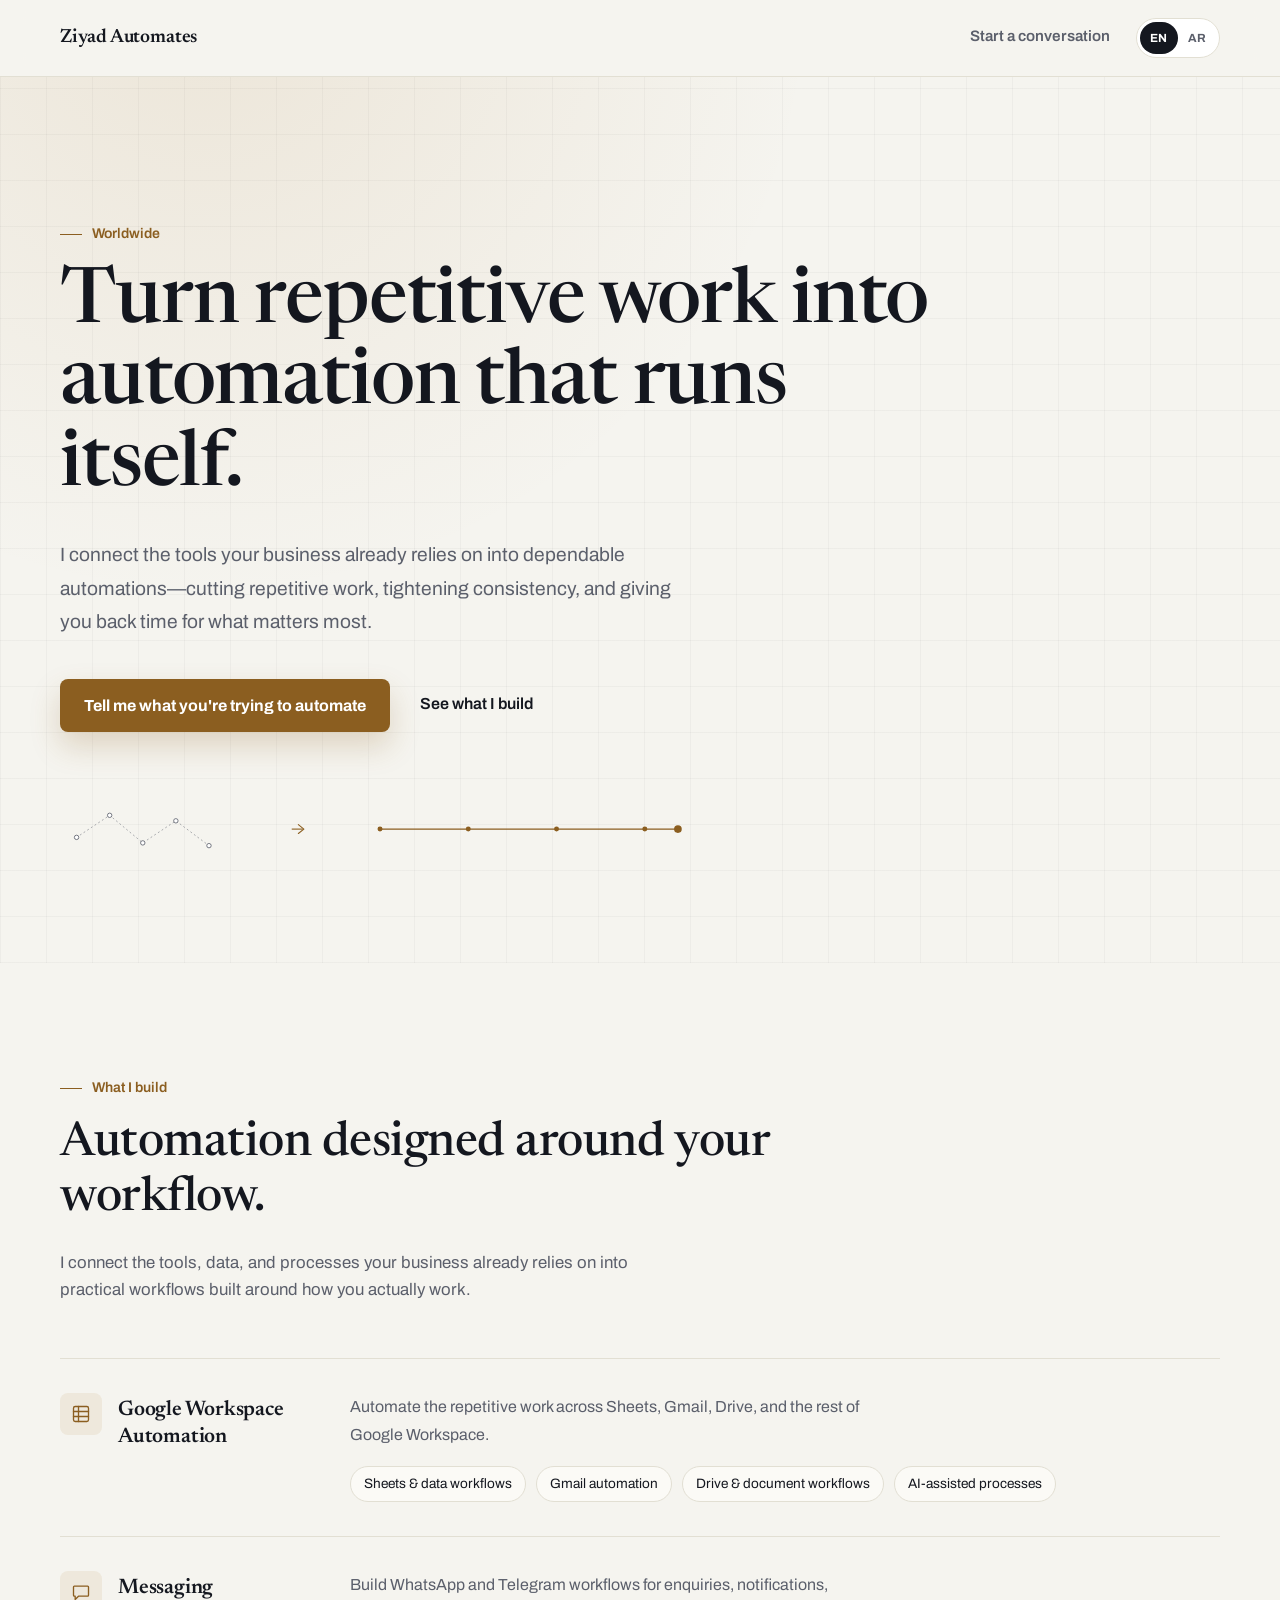
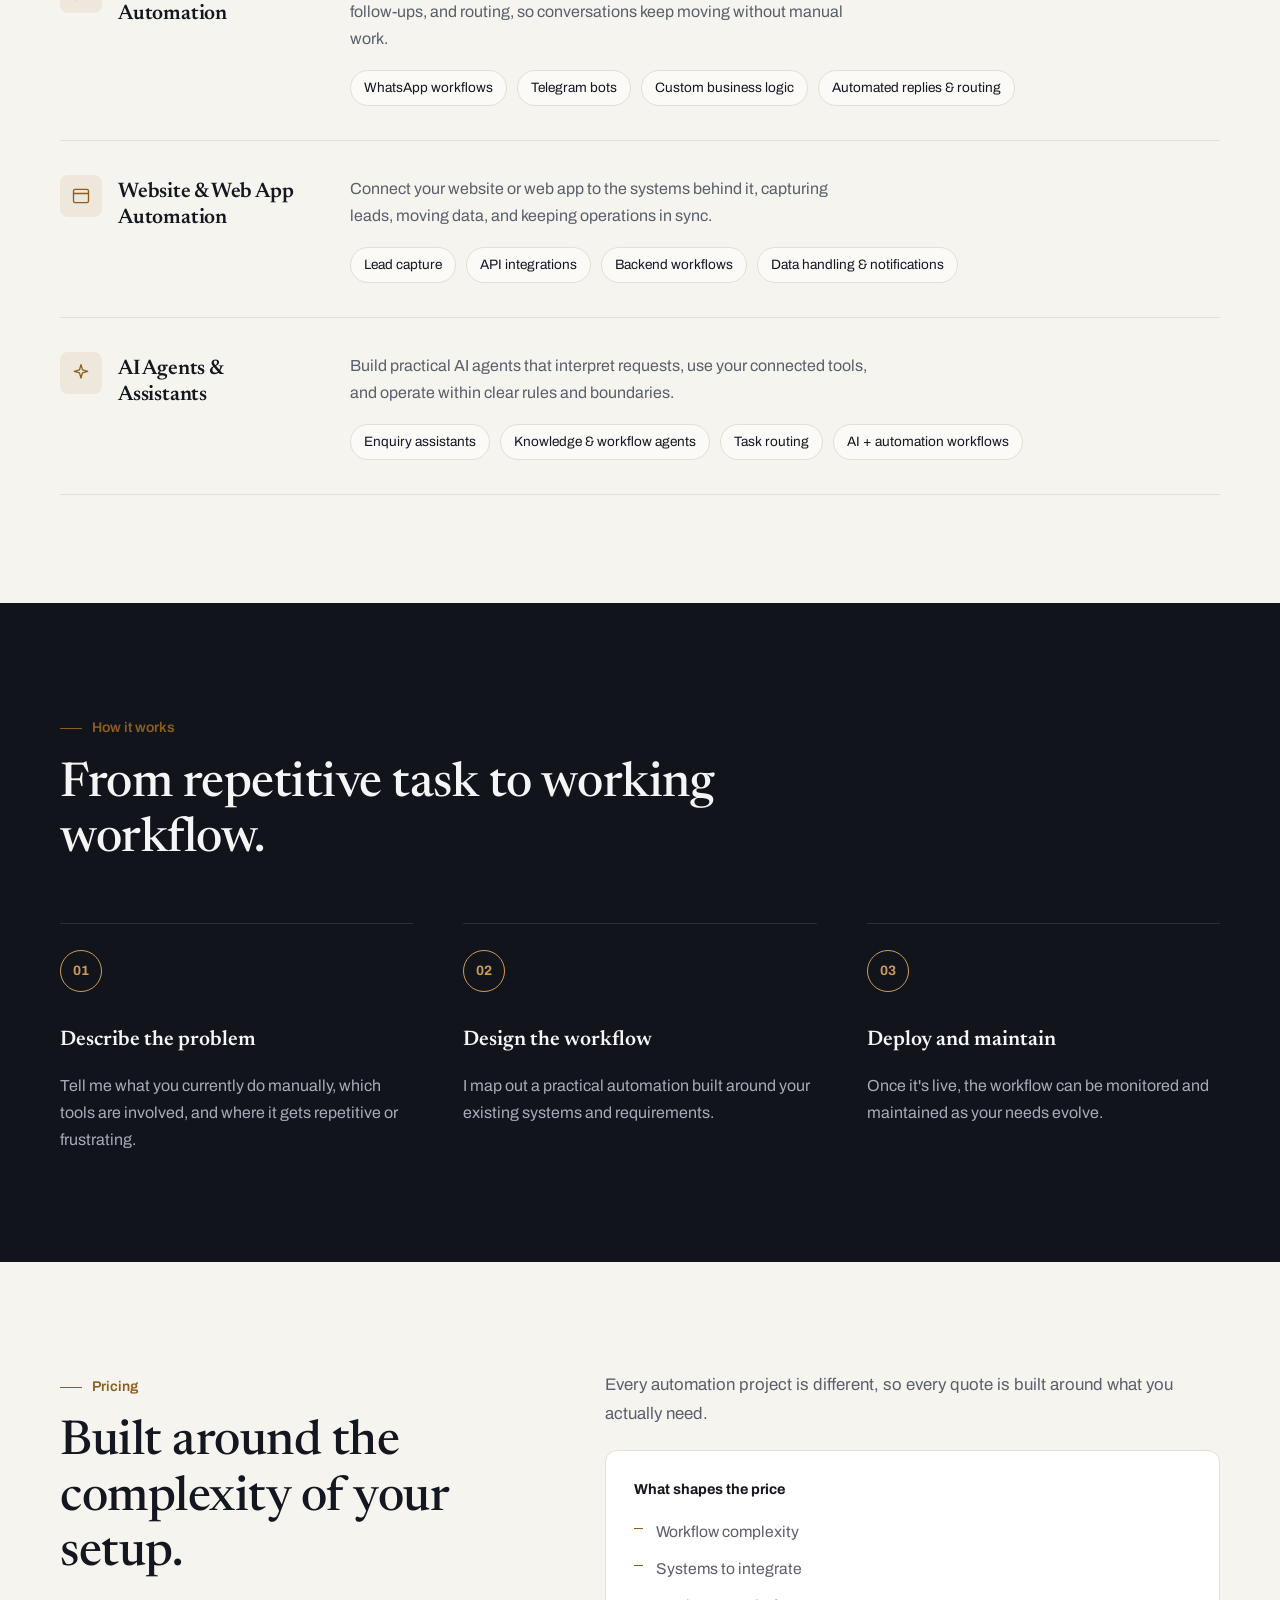
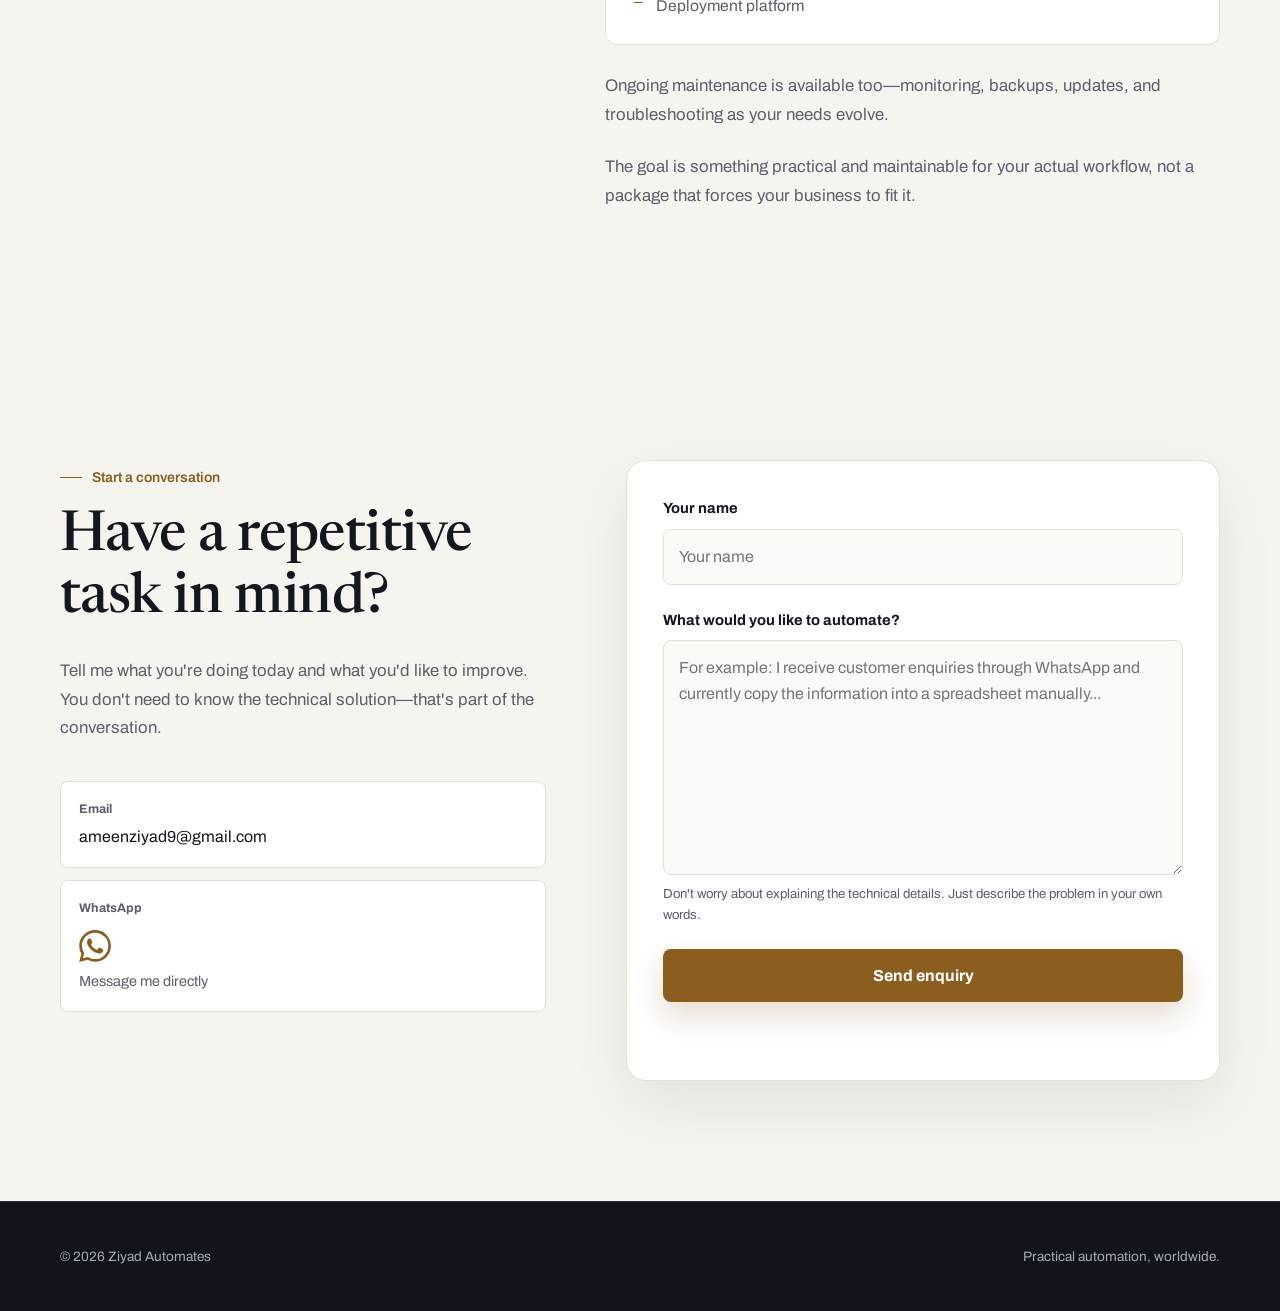
==== commit 54dd264d: "Refined version with different colouring" ====
--- a/index.html
+++ b/index.html
@@ -15,6 +15,13 @@
     >
 
     <title>Ziyad Automates | Practical Business Automation</title>
+
+    <link rel="preconnect" href="https://fonts.googleapis.com">
+    <link rel="preconnect" href="https://fonts.gstatic.com" crossorigin>
+    <link
+        href="https://fonts.googleapis.com/css2?family=Archivo:wght@400;500;600;700;800&family=Newsreader:ital,opsz,wght@0,6..72,400;0,6..72,500;0,6..72,600;0,6..72,700&display=swap"
+        rel="stylesheet"
+    >
 
     <link rel="stylesheet" href="style.css">
 </head>
@@ -30,6 +37,18 @@
                 data-i18n="brand"
                 aria-label="Ziyad Automates"
             >
+                <svg
+                    class="brand-mark"
+                    width="22"
+                    height="14"
+                    viewBox="0 0 22 14"
+                    fill="currentColor"
+                    aria-hidden="true"
+                >
+                    <circle cx="4" cy="7" r="3" />
+                    <rect x="7" y="6.25" width="8" height="1.5" />
+                    <circle cx="18" cy="7" r="3" />
+                </svg>
                 Ziyad Automates
             </a>
 
@@ -88,18 +107,17 @@
                 </p>
 
                 <h1 data-i18n="heroTitle">
-                    Turn repetitive work into
-                    <span>reliable automation.</span>
+                    Turn repetitive work into automation that runs itself.
                 </h1>
 
                 <p
                     class="hero-text"
                     data-i18n="heroText"
                 >
-                    I build practical automations that connect the
-                    tools your business already uses—helping you
-                    reduce repetitive work, improve consistency,
-                    and spend more time on what actually matters.
+                    I connect the tools your business already relies on into
+                    dependable automations—cutting repetitive work,
+                    tightening consistency, and giving you back time for
+                    what matters most.
                 </p>
 
                 <div class="hero-actions">
@@ -117,10 +135,55 @@
                         class="text-link"
                         data-i18n="heroSecondary"
                     >
-                        Explore services
+                        See what I build
                     </a>
 
                 </div>
+
+                <svg
+                    class="hero-signal"
+                    viewBox="0 0 1160 120"
+                    fill="none"
+                    aria-hidden="true"
+                    focusable="false"
+                >
+                    <path
+                        class="signal-muted-line"
+                        d="M30 75 L90 35 L150 85 L210 45 L270 90"
+                        stroke-width="1.5"
+                        stroke-dasharray="2 6"
+                        stroke-linecap="round"
+                    />
+                    <circle class="signal-muted-dot" cx="30" cy="75" r="4" stroke-width="1.5" />
+                    <circle class="signal-muted-dot" cx="90" cy="35" r="4" stroke-width="1.5" />
+                    <circle class="signal-muted-dot" cx="150" cy="85" r="4" stroke-width="1.5" />
+                    <circle class="signal-muted-dot" cx="210" cy="45" r="4" stroke-width="1.5" />
+                    <circle class="signal-muted-dot" cx="270" cy="90" r="4" stroke-width="1.5" />
+
+                    <path
+                        class="signal-brass-line"
+                        d="M420 60 L440 60"
+                        stroke-width="2"
+                    />
+                    <path
+                        class="signal-brass-line"
+                        d="M432 52 L442 60 L432 68"
+                        stroke-width="2"
+                        stroke-linecap="round"
+                        stroke-linejoin="round"
+                    />
+
+                    <path
+                        class="signal-brass-line"
+                        d="M580 60 L1120 60"
+                        stroke-width="2"
+                    />
+                    <circle class="signal-brass-dot" cx="580" cy="60" r="4.5" />
+                    <circle class="signal-brass-dot" cx="740" cy="60" r="4.5" />
+                    <circle class="signal-brass-dot" cx="900" cy="60" r="4.5" />
+                    <circle class="signal-brass-dot" cx="1060" cy="60" r="4.5" />
+                    <circle class="signal-brass-dot" cx="1120" cy="60" r="7" />
+                </svg>
 
             </div>
 
@@ -152,116 +215,159 @@
                     <p data-i18n="servicesIntro">
                         I connect the tools, data, and processes your
                         business already relies on into practical
-                        workflows built around the way you work.
-                    </p>
-
-                </div>
-
-
-                <div class="services-grid">
-
-                    <article class="service-card">
-
-                        <div class="service-number">
-                            01
-                        </div>
-
-                        <h3 data-i18n="service1Title">
-                            Google Workspace Automation
-                        </h3>
-
-                        <p data-i18n="service1Text">
-                            Automate repetitive work across Sheets,
-                            Gmail, Drive, and other Google Workspace
-                            tools.
-                        </p>
-
-                        <ul>
-                            <li data-i18n="service1Item1">Sheets &amp; data workflows</li>
-                            <li data-i18n="service1Item2">Gmail automation</li>
-                            <li data-i18n="service1Item3">Drive &amp; document workflows</li>
-                            <li data-i18n="service1Item4">AI-assisted processes</li>
-                        </ul>
+                        workflows built around how you actually work.
+                    </p>
+
+                </div>
+
+
+                <div class="services-list">
+
+                    <article class="service-row">
+
+                        <div class="service-row-head">
+
+                            <span class="service-icon" aria-hidden="true">
+                                <svg viewBox="0 0 24 24">
+                                    <rect x="3" y="3" width="18" height="18" rx="2" />
+                                    <line x1="3" y1="9" x2="21" y2="9" />
+                                    <line x1="3" y1="15" x2="21" y2="15" />
+                                    <line x1="9" y1="3" x2="9" y2="21" />
+                                </svg>
+                            </span>
+
+                            <h3 data-i18n="service1Title">
+                                Google Workspace Automation
+                            </h3>
+
+                        </div>
+
+                        <div class="service-row-body">
+
+                            <p data-i18n="service1Text">
+                                Automate the repetitive work across Sheets,
+                                Gmail, Drive, and the rest of Google
+                                Workspace.
+                            </p>
+
+                            <ul>
+                                <li data-i18n="service1Item1">Sheets &amp; data workflows</li>
+                                <li data-i18n="service1Item2">Gmail automation</li>
+                                <li data-i18n="service1Item3">Drive &amp; document workflows</li>
+                                <li data-i18n="service1Item4">AI-assisted processes</li>
+                            </ul>
+
+                        </div>
 
                     </article>
 
 
-                    <article class="service-card">
-
-                        <div class="service-number">
-                            02
-                        </div>
-
-                        <h3 data-i18n="service2Title">
-                            Messaging Automation
-                        </h3>
-
-                        <p data-i18n="service2Text">
-                            Build WhatsApp and Telegram workflows for
-                            enquiries, notifications, follow-ups,
-                            routing, and other customer interactions.
-                        </p>
-
-                        <ul>
-                            <li data-i18n="service2Item1">WhatsApp workflows</li>
-                            <li data-i18n="service2Item2">Telegram bots</li>
-                            <li data-i18n="service2Item3">Custom business logic</li>
-                            <li data-i18n="service2Item4">Automated replies &amp; routing</li>
-                        </ul>
+                    <article class="service-row">
+
+                        <div class="service-row-head">
+
+                            <span class="service-icon" aria-hidden="true">
+                                <svg viewBox="0 0 24 24">
+                                    <path d="M4 5h16a1 1 0 0 1 1 1v10a1 1 0 0 1-1 1H9l-4 4v-4H4a1 1 0 0 1-1-1V6a1 1 0 0 1 1-1z" />
+                                </svg>
+                            </span>
+
+                            <h3 data-i18n="service2Title">
+                                Messaging Automation
+                            </h3>
+
+                        </div>
+
+                        <div class="service-row-body">
+
+                            <p data-i18n="service2Text">
+                                Build WhatsApp and Telegram workflows for
+                                enquiries, notifications, follow-ups, and
+                                routing, so conversations keep moving
+                                without manual work.
+                            </p>
+
+                            <ul>
+                                <li data-i18n="service2Item1">WhatsApp workflows</li>
+                                <li data-i18n="service2Item2">Telegram bots</li>
+                                <li data-i18n="service2Item3">Custom business logic</li>
+                                <li data-i18n="service2Item4">Automated replies &amp; routing</li>
+                            </ul>
+
+                        </div>
 
                     </article>
 
 
-                    <article class="service-card">
-
-                        <div class="service-number">
-                            03
-                        </div>
-
-                        <h3 data-i18n="service3Title">
-                            Website &amp; Web App Automation
-                        </h3>
-
-                        <p data-i18n="service3Text">
-                            Connect your website or web app to the
-                            systems behind it—capturing leads, moving
-                            data, triggering actions, and keeping
-                            operations in sync.
-                        </p>
-
-                        <ul>
-                            <li data-i18n="service3Item1">Lead capture</li>
-                            <li data-i18n="service3Item2">API integrations</li>
-                            <li data-i18n="service3Item3">Backend workflows</li>
-                            <li data-i18n="service3Item4">Data handling &amp; notifications</li>
-                        </ul>
+                    <article class="service-row">
+
+                        <div class="service-row-head">
+
+                            <span class="service-icon" aria-hidden="true">
+                                <svg viewBox="0 0 24 24">
+                                    <rect x="3" y="4" width="18" height="16" rx="2" />
+                                    <line x1="3" y1="9" x2="21" y2="9" />
+                                </svg>
+                            </span>
+
+                            <h3 data-i18n="service3Title">
+                                Website &amp; Web App Automation
+                            </h3>
+
+                        </div>
+
+                        <div class="service-row-body">
+
+                            <p data-i18n="service3Text">
+                                Connect your website or web app to the
+                                systems behind it, capturing leads, moving
+                                data, and keeping operations in sync.
+                            </p>
+
+                            <ul>
+                                <li data-i18n="service3Item1">Lead capture</li>
+                                <li data-i18n="service3Item2">API integrations</li>
+                                <li data-i18n="service3Item3">Backend workflows</li>
+                                <li data-i18n="service3Item4">Data handling &amp; notifications</li>
+                            </ul>
+
+                        </div>
 
                     </article>
 
 
-                    <article class="service-card">
-
-                        <div class="service-number">
-                            04
-                        </div>
-
-                        <h3 data-i18n="service4Title">
-                            AI Agents &amp; Assistants
-                        </h3>
-
-                        <p data-i18n="service4Text">
-                            Build practical AI agents that can
-                            interpret requests, use connected tools,
-                            and support defined business workflows
-                            within clear rules and boundaries.
-                        </p>
-
-                        <ul>
-                            <li data-i18n="service4Item1">Enquiry assistants</li>
-                            <li data-i18n="service4Item2">Knowledge &amp; workflow agents</li>
-                            <li data-i18n="service4Item3">Task routing</li>
-                            <li data-i18n="service4Item4">AI + automation workflows</li>
-                        </ul>
+                    <article class="service-row">
+
+                        <div class="service-row-head">
+
+                            <span class="service-icon" aria-hidden="true">
+                                <svg viewBox="0 0 24 24">
+                                    <path d="M12 2l1.8 6.2L20 10l-6.2 1.8L12 18l-1.8-6.2L4 10l6.2-1.8L12 2z" />
+                                </svg>
+                            </span>
+
+                            <h3 data-i18n="service4Title">
+                                AI Agents &amp; Assistants
+                            </h3>
+
+                        </div>
+
+                        <div class="service-row-body">
+
+                            <p data-i18n="service4Text">
+                                Build practical AI agents that interpret
+                                requests, use your connected tools, and
+                                operate within clear rules and boundaries.
+                            </p>
+
+                            <ul>
+                                <li data-i18n="service4Item1">Enquiry assistants</li>
+                                <li data-i18n="service4Item2">Knowledge &amp; workflow agents</li>
+                                <li data-i18n="service4Item3">Task routing</li>
+                                <li data-i18n="service4Item4">AI + automation workflows</li>
+                            </ul>
+
+                        </div>
 
                     </article>
 
@@ -307,9 +413,9 @@
                         </h3>
 
                         <p data-i18n="process1Text">
-                            Tell me what you currently do manually,
-                            which tools are involved, and where the
-                            process becomes repetitive or frustrating.
+                            Tell me what you currently do manually, which
+                            tools are involved, and where it gets
+                            repetitive or frustrating.
                         </p>
 
                     </article>
@@ -326,8 +432,7 @@
                         </h3>
 
                         <p data-i18n="process2Text">
-                            I identify practical automation
-                            opportunities and design a workflow around
+                            I map out a practical automation built around
                             your existing systems and requirements.
                         </p>
 
@@ -345,9 +450,8 @@
                         </h3>
 
                         <p data-i18n="process3Text">
-                            Once implemented, the workflow can be
-                            monitored and maintained as your needs
-                            evolve.
+                            Once it's live, the workflow can be monitored
+                            and maintained as your needs evolve.
                         </p>
 
                     </article>
@@ -383,26 +487,38 @@
 
                 <div class="pricing-content">
 
-                    <p data-i18n="pricingText1">
-                        Every automation project is different.
-                        Pricing depends on factors such as workflow
-                        complexity, the systems that need to be
-                        integrated, and your preferred deployment
-                        platform.
-                    </p>
-
-                    <p data-i18n="pricingText2">
-                        Ongoing maintenance may be available for
-                        workflow monitoring, database backups,
-                        updates, troubleshooting, and other
-                        operational needs.
-                    </p>
-
-                    <p data-i18n="pricingText3">
-                        The goal is to build something practical,
-                        maintainable, and appropriate for your actual
-                        workflow—not to force every business into the
-                        same package.
+                    <p data-i18n="pricingIntro">
+                        Every automation project is different, so every
+                        quote is built around what you actually need.
+                    </p>
+
+                    <div class="pricing-factors">
+
+                        <p
+                            class="pricing-factors-label"
+                            data-i18n="pricingFactorsLabel"
+                        >
+                            What shapes the price
+                        </p>
+
+                        <ul>
+                            <li data-i18n="pricingFactor1">Workflow complexity</li>
+                            <li data-i18n="pricingFactor2">Systems to integrate</li>
+                            <li data-i18n="pricingFactor3">Deployment platform</li>
+                        </ul>
+
+                    </div>
+
+                    <p data-i18n="pricingMaintenance">
+                        Ongoing maintenance is available too—monitoring,
+                        backups, updates, and troubleshooting as your
+                        needs evolve.
+                    </p>
+
+                    <p data-i18n="pricingPhilosophy">
+                        The goal is something practical and maintainable
+                        for your actual workflow, not a package that
+                        forces your business to fit it.
                     </p>
 
                 </div>
@@ -597,7 +713,7 @@
             </p>
 
             <p data-i18n="footerTagline">
-                Practical automation. Worldwide.
+                Practical automation, worldwide.
             </p>
 
         </div>
--- a/style.css
+++ b/style.css
@@ -1,21 +1,31 @@
 /* =========================================
-   Base
+   Tokens
    ========================================= */
 
 :root {
-    --background: #f7f7f4;
+    --paper: #f5f4ef;
     --surface: #ffffff;
-    --surface-dark: #111315;
-    --text: #17191c;
-    --muted: #666b70;
-    --border: #dedfda;
-    --border-dark: #2e3236;
-    --accent: #1d5cff;
-    --accent-dark: #1248d2;
-
-    --container-width: 1120px;
-    --radius: 18px;
-    --small-radius: 10px;
+    --surface-sunken: #fbfaf6;
+    --ink: #14171f;
+    --muted: #5b5f6b;
+    --border: #e2dfd3;
+
+    --ink-dark: #12141c;
+    --border-dark: #2b2e39;
+    --muted-on-dark: #a7abb8;
+
+    --brass-deep: #8b5e20;
+    --brass-light: #cd9b55;
+    --brass-tint: rgba(173, 124, 52, 0.1);
+
+    --font-display: "Newsreader", Georgia, "Times New Roman", serif;
+    --font-body: "Archivo", "Segoe UI", ui-sans-serif, system-ui, sans-serif;
+    --font-arabic: "Noto Sans Arabic", "Segoe UI", Tahoma, Arial, sans-serif;
+
+    --container-width: 1160px;
+    --radius-sm: 8px;
+    --radius-md: 12px;
+    --radius-lg: 20px;
 }
 
 * {
@@ -29,19 +39,16 @@
 body {
     margin: 0;
 
-    font-family:
-        Inter,
-        ui-sans-serif,
-        system-ui,
-        -apple-system,
-        BlinkMacSystemFont,
-        "Segoe UI",
-        sans-serif;
-
-    color: var(--text);
-    background: var(--background);
+    font-family: var(--font-body);
+
+    color: var(--ink);
+    background: var(--paper);
 
     line-height: 1.6;
+}
+
+html[dir="rtl"] body {
+    font-family: var(--font-arabic);
 }
 
 a {
@@ -58,6 +65,17 @@
 button,
 a {
     -webkit-tap-highlight-color: transparent;
+}
+
+@media (prefers-reduced-motion: reduce) {
+
+    html {
+        scroll-behavior: auto;
+    }
+
+    * {
+        transition-duration: 0.01ms !important;
+    }
 }
 
 
@@ -75,12 +93,12 @@
 }
 
 .section {
-    padding: 110px 0;
+    padding: 108px 0;
 }
 
 .section-alt {
     color: #f4f5f6;
-    background: var(--surface-dark);
+    background: var(--ink-dark);
 }
 
 
@@ -93,15 +111,15 @@
     top: 0;
     z-index: 100;
 
-    background: rgba(247, 247, 244, 0.92);
-
-    border-bottom: 1px solid rgba(0, 0, 0, 0.08);
+    background: rgba(245, 244, 239, 0.9);
+
+    border-bottom: 1px solid var(--border);
 
     backdrop-filter: blur(12px);
 }
 
 .header-inner {
-    min-height: 72px;
+    min-height: 76px;
 
     display: flex;
     align-items: center;
@@ -111,12 +129,23 @@
 }
 
 .brand {
+    display: inline-flex;
+    align-items: center;
+    gap: 10px;
+
     flex-shrink: 0;
 
-    font-size: 1.05rem;
-    font-weight: 800;
-
-    letter-spacing: -0.02em;
+    font-family: var(--font-display);
+    font-size: 1.2rem;
+    font-weight: 600;
+
+    letter-spacing: -0.01em;
+    color: var(--ink);
+}
+
+.brand-mark {
+    flex-shrink: 0;
+    color: var(--brass-deep);
 }
 
 .header-actions {
@@ -124,23 +153,43 @@
     align-items: center;
     justify-content: flex-end;
 
-    gap: 22px;
+    gap: 26px;
 }
 
 .header-link {
+    position: relative;
+
     color: var(--muted);
 
     font-size: 0.95rem;
     font-weight: 600;
 
-    transition:
-        color 0.2s ease,
-        transform 0.2s ease;
+    padding-bottom: 4px;
+
+    transition: color 0.2s ease;
+}
+
+.header-link::after {
+    content: "";
+
+    position: absolute;
+    left: 0;
+    right: 100%;
+    bottom: 0;
+
+    height: 1px;
+
+    background: var(--brass-deep);
+
+    transition: right 0.25s ease;
 }
 
 .header-link:hover {
-    color: var(--text);
-    transform: translateY(-1px);
+    color: var(--ink);
+}
+
+.header-link:hover::after {
+    right: 0;
 }
 
 .language-toggle {
@@ -168,25 +217,24 @@
     border-radius: 999px;
 
     font-size: 0.74rem;
-    font-weight: 800;
-
-    letter-spacing: 0.04em;
+    font-weight: 700;
+
+    letter-spacing: 0.02em;
 
     cursor: pointer;
 
     transition:
         color 0.2s ease,
-        background 0.2s ease,
-        transform 0.2s ease;
+        background 0.2s ease;
 }
 
 .language-button:hover {
-    color: var(--text);
+    color: var(--ink);
 }
 
 .language-button.active {
     color: #ffffff;
-    background: var(--text);
+    background: var(--ink);
 }
 
 .language-button:active {
@@ -199,72 +247,76 @@
    ========================================= */
 
 .eyebrow {
+    display: inline-flex;
+    align-items: center;
+    gap: 10px;
+
     margin: 0 0 18px;
 
-    color: var(--accent);
-
-    font-size: 0.8rem;
-    font-weight: 800;
-
-    letter-spacing: 0.12em;
-    text-transform: uppercase;
+    color: var(--brass-deep);
+
+    font-size: 0.88rem;
+    font-weight: 600;
+}
+
+.eyebrow::before {
+    content: "";
+
+    width: 22px;
+    height: 1px;
+
+    background: var(--brass-deep);
 }
 
 html[dir="rtl"] .eyebrow {
+    flex-direction: row-reverse;
+}
+
+.hero h1 {
+    max-width: 880px;
+
+    margin: 0;
+
+    font-family: var(--font-display);
+    font-weight: 500;
+    font-size: clamp(
+        2.6rem,
+        6vw,
+        5rem
+    );
+
+    line-height: 1.06;
+
+    letter-spacing: -0.015em;
+}
+
+html[dir="rtl"] .hero h1 {
+    max-width: 980px;
+
+    font-family: var(--font-arabic);
+    font-weight: 700;
+
     letter-spacing: 0;
 }
 
-.hero h1 {
-    max-width: 900px;
-
-    margin: 0;
+.hero-text {
+    max-width: 620px;
+
+    margin: 30px 0 0;
+
+    color: var(--muted);
 
     font-size: clamp(
-        3.2rem,
-        8vw,
-        6.5rem
+        1.05rem,
+        1.6vw,
+        1.2rem
     );
 
-    line-height: 0.98;
-
-    letter-spacing: -0.065em;
-}
-
-html[dir="rtl"] .hero h1 {
-    max-width: 1000px;
-
-    font-family:
-        "Noto Sans Arabic",
-        "Segoe UI",
-        Tahoma,
-        Arial,
-        sans-serif;
-
-    letter-spacing: -0.04em;
-}
-
-.hero h1 span {
-    color: var(--accent);
-}
-
-.hero-text {
+    line-height: 1.75;
+}
+
+.section-heading {
     max-width: 720px;
-
-    margin: 34px 0 0;
-
-    color: var(--muted);
-
-    font-size: clamp(
-        1.08rem,
-        2vw,
-        1.3rem
-    );
-
-    line-height: 1.7;
-}
-
-.section-heading {
-    max-width: 760px;
 
     margin-bottom: 55px;
 }
@@ -272,40 +324,42 @@
 .section-heading h2 {
     margin: 0;
 
+    font-family: var(--font-display);
+    font-weight: 500;
     font-size: clamp(
-        2rem,
-        5vw,
-        3.5rem
+        1.9rem,
+        4vw,
+        3rem
     );
 
-    line-height: 1.05;
-
-    letter-spacing: -0.045em;
+    line-height: 1.15;
+
+    letter-spacing: -0.01em;
 }
 
 html[dir="rtl"] .section-heading h2,
-html[dir="rtl"] .contact-intro h2 {
-    font-family:
-        "Noto Sans Arabic",
-        "Segoe UI",
-        Tahoma,
-        Arial,
-        sans-serif;
-
-    letter-spacing: -0.025em;
+html[dir="rtl"] .contact-intro h2,
+html[dir="rtl"] .service-row h3,
+html[dir="rtl"] .process-step h3 {
+    font-family: var(--font-arabic);
+    font-weight: 700;
+
+    letter-spacing: 0;
 }
 
 .section-heading p:not(.eyebrow) {
-    margin-top: 24px;
+    margin-top: 22px;
 
     color: var(--muted);
 
     font-size: 1.05rem;
+
+    max-width: 62ch;
 }
 
 .section-alt .section-heading p:not(.eyebrow),
 .section-alt .process-step p {
-    color: #aeb3b8;
+    color: var(--muted-on-dark);
 }
 
 
@@ -314,15 +368,29 @@
    ========================================= */
 
 .hero {
-    padding: 150px 0 130px;
+    padding: 140px 0 100px;
 
     background:
         radial-gradient(
-            circle at 85% 20%,
-            rgba(29, 92, 255, 0.12),
-            transparent 30%
+            circle at 16% -10%,
+            rgba(173, 124, 52, 0.12),
+            transparent 42%
         ),
-        var(--background);
+        repeating-linear-gradient(
+            0deg,
+            rgba(20, 23, 31, 0.035) 0,
+            rgba(20, 23, 31, 0.035) 1px,
+            transparent 1px,
+            transparent 46px
+        ),
+        repeating-linear-gradient(
+            90deg,
+            rgba(20, 23, 31, 0.035) 0,
+            rgba(20, 23, 31, 0.035) 1px,
+            transparent 1px,
+            transparent 46px
+        ),
+        var(--paper);
 }
 
 .hero-content {
@@ -334,9 +402,9 @@
     align-items: center;
     flex-wrap: wrap;
 
-    gap: 24px;
-
-    margin-top: 42px;
+    gap: 30px;
+
+    margin-top: 40px;
 }
 
 .button {
@@ -346,60 +414,95 @@
 
     min-height: 52px;
 
-    padding: 14px 22px;
+    padding: 14px 24px;
 
     border: 0;
-    border-radius: 999px;
-
-    font-weight: 750;
+    border-radius: var(--radius-sm);
+
+    font-weight: 700;
 
     cursor: pointer;
 
     transition:
-        transform 0.2s ease,
         background 0.2s ease,
         box-shadow 0.2s ease;
 }
 
-.button:hover {
-    transform: translateY(-2px);
-}
-
 .button:disabled {
     opacity: 0.7;
 
     cursor: wait;
-
-    transform: none;
 }
 
 .button-primary {
     color: #ffffff;
-    background: var(--accent);
-
-    box-shadow:
-        0 12px 30px rgba(
-            29,
-            92,
-            255,
-            0.2
-        );
+    background: var(--brass-deep);
+
+    box-shadow: 0 14px 30px rgba(139, 94, 32, 0.22);
 }
 
 .button-primary:hover {
-    background: var(--accent-dark);
+    background: var(--ink);
 }
 
 .text-link {
-    font-weight: 700;
+    position: relative;
+
+    padding-bottom: 4px;
+
+    color: var(--ink);
+    font-weight: 600;
 }
 
 .text-link::after {
-    content: " →";
-}
-
-html[dir="rtl"] .text-link::after {
-    content: " ←";
+    content: "";
+
+    position: absolute;
+    left: 0;
+    right: 100%;
+    bottom: 0;
+
+    height: 1px;
+
+    background: var(--ink);
+
+    transition: right 0.25s ease;
+}
+
+.text-link:hover::after {
+    right: 0;
+}
+
+.hero-signal {
+    display: block;
+
+    width: 100%;
+    max-width: 640px;
+
+    margin-top: 64px;
+}
+
+html[dir="rtl"] .hero-signal {
+    transform: scaleX(-1);
+}
+
+.hero-signal .signal-muted-line {
+    stroke: var(--muted);
+    opacity: 0.6;
+}
+
+.hero-signal .signal-muted-dot {
+    fill: var(--surface);
+    stroke: var(--muted);
+}
+
+.hero-signal .signal-brass-line {
+    stroke: var(--brass-deep);
+}
+
+.hero-signal .signal-brass-dot {
+    fill: var(--brass-deep);
+    stroke: none;
 }
 
 
@@ -407,104 +510,99 @@
    Services
    ========================================= */
 
-.services-grid {
+.services-list {
+    border-top: 1px solid var(--border);
+}
+
+.service-row {
     display: grid;
-
-    grid-template-columns:
-        repeat(2, minmax(0, 1fr));
-
-    gap: 20px;
-}
-
-.service-card {
-    padding: 32px;
-
-    background: var(--surface);
+    grid-template-columns: 250px 1fr;
+
+    gap: 40px;
+
+    padding: 34px 0;
+
+    border-bottom: 1px solid var(--border);
+}
+
+.service-row-head {
+    display: flex;
+    align-items: flex-start;
+
+    gap: 16px;
+}
+
+.service-icon {
+    display: flex;
+    align-items: center;
+    justify-content: center;
+
+    flex-shrink: 0;
+
+    width: 42px;
+    height: 42px;
+
+    color: var(--brass-deep);
+    background: var(--brass-tint);
+
+    border-radius: var(--radius-sm);
+}
+
+.service-icon svg {
+    width: 20px;
+    height: 20px;
+
+    fill: none;
+    stroke: currentColor;
+    stroke-width: 1.6;
+    stroke-linecap: round;
+    stroke-linejoin: round;
+}
+
+.service-row h3 {
+    margin: 4px 0 0;
+
+    font-family: var(--font-display);
+    font-weight: 600;
+    font-size: 1.32rem;
+
+    line-height: 1.25;
+
+    letter-spacing: -0.01em;
+}
+
+.service-row-body p {
+    margin: 0 0 18px;
+
+    max-width: 58ch;
+
+    color: var(--muted);
+
+    line-height: 1.7;
+}
+
+.service-row-body ul {
+    display: flex;
+    flex-wrap: wrap;
+
+    margin: 0;
+    padding: 0;
+
+    list-style: none;
+
+    gap: 8px 10px;
+}
+
+.service-row-body li {
+    padding: 6px 13px;
+
+    color: var(--ink);
+    background: var(--surface-sunken);
 
     border: 1px solid var(--border);
-    border-radius: var(--radius);
-
-    transition:
-        transform 0.2s ease,
-        box-shadow 0.2s ease;
-}
-
-.service-card:hover {
-    transform: translateY(-4px);
-
-    box-shadow:
-        0 18px 40px rgba(
-            0,
-            0,
-            0,
-            0.07
-        );
-}
-
-.service-number {
-    margin-bottom: 48px;
-
-    color: var(--accent);
+    border-radius: 999px;
 
     font-size: 0.85rem;
-    font-weight: 800;
-}
-
-.service-card h3 {
-    margin: 0 0 16px;
-
-    font-size: 1.35rem;
-    line-height: 1.2;
-
-    letter-spacing: -0.025em;
-}
-
-html[dir="rtl"] .service-card h3,
-html[dir="rtl"] .process-step h3,
-html[dir="rtl"] .service-card p,
-html[dir="rtl"] .service-card li,
-html[dir="rtl"] .pricing-content,
-html[dir="rtl"] .contact-intro,
-html[dir="rtl"] .contact-card {
-    font-family:
-        "Noto Sans Arabic",
-        "Segoe UI",
-        Tahoma,
-        Arial,
-        sans-serif;
-}
-
-.service-card p {
-    margin: 0;
-
-    color: var(--muted);
-}
-
-.service-card ul {
-    margin: 25px 0 0;
-    padding: 0;
-
-    list-style: none;
-}
-
-.service-card li {
-    padding: 8px 0;
-
-    border-top: 1px solid var(--border);
-
-    color: #44494e;
-
-    font-size: 0.92rem;
-}
-
-.service-card li:first-child {
-    border-top: 0;
-
-    padding-top: 0;
-}
-
-html[dir="rtl"] .service-card ul {
-    padding-right: 0;
 }
 
 
@@ -514,37 +612,48 @@
 
 .process-grid {
     display: grid;
-
-    grid-template-columns:
-        repeat(3, minmax(0, 1fr));
+    grid-template-columns: repeat(3, minmax(0, 1fr));
 
     gap: 50px;
 }
 
 .process-step {
+    padding-top: 26px;
+
     border-top: 1px solid var(--border-dark);
-    padding-top: 24px;
 }
 
 .process-number {
-    display: block;
-
-    margin-bottom: 50px;
-
-    color: var(--accent);
+    display: inline-flex;
+    align-items: center;
+    justify-content: center;
+
+    width: 42px;
+    height: 42px;
+
+    margin-bottom: 32px;
+
+    color: var(--brass-light);
+
+    border: 1px solid var(--brass-light);
+    border-radius: 50%;
 
     font-size: 0.85rem;
-    font-weight: 800;
+    font-weight: 700;
 }
 
 .process-step h3 {
-    margin: 0 0 15px;
-
-    font-size: 1.35rem;
+    margin: 0 0 14px;
+
+    font-family: var(--font-display);
+    font-weight: 600;
+    font-size: 1.32rem;
 }
 
 .process-step p {
     margin: 0;
+
+    line-height: 1.7;
 }
 
 
@@ -554,28 +663,85 @@
 
 .pricing-layout {
     display: grid;
-
-    grid-template-columns:
-        minmax(0, 0.9fr)
-        minmax(0, 1.1fr);
+    grid-template-columns: minmax(0, 0.85fr) minmax(0, 1.15fr);
 
     gap: 90px;
 
     align-items: start;
 }
 
-.pricing-content {
+.pricing-content p {
+    margin: 0 0 22px;
+
+    max-width: 60ch;
+
     color: var(--muted);
 
-    font-size: 1.08rem;
-}
-
-.pricing-content p {
-    margin: 0 0 24px;
-}
-
-.pricing-content p:last-child {
-    margin-bottom: 0;
+    font-size: 1.05rem;
+    line-height: 1.75;
+}
+
+.pricing-factors {
+    margin: 4px 0 26px;
+    padding: 26px 28px;
+
+    background: var(--surface);
+
+    border: 1px solid var(--border);
+    border-radius: var(--radius-md);
+}
+
+.pricing-factors-label {
+    margin: 0 0 16px !important;
+
+    color: var(--ink) !important;
+
+    font-weight: 700;
+    font-size: 0.9rem !important;
+}
+
+.pricing-factors ul {
+    display: grid;
+
+    margin: 0;
+    padding: 0;
+
+    list-style: none;
+
+    gap: 12px;
+}
+
+.pricing-factors li {
+    position: relative;
+
+    padding-left: 22px;
+
+    color: var(--muted);
+
+    font-size: 0.98rem;
+}
+
+.pricing-factors li::before {
+    content: "";
+
+    position: absolute;
+    left: 0;
+    top: 0.62em;
+
+    width: 9px;
+    height: 1px;
+
+    background: var(--brass-deep);
+}
+
+html[dir="rtl"] .pricing-factors li {
+    padding-left: 0;
+    padding-right: 22px;
+}
+
+html[dir="rtl"] .pricing-factors li::before {
+    left: auto;
+    right: 0;
 }
 
 
@@ -584,16 +750,13 @@
    ========================================= */
 
 .contact-section {
-    padding-top: 130px;
-    padding-bottom: 130px;
+    padding-top: 120px;
+    padding-bottom: 120px;
 }
 
 .contact-layout {
     display: grid;
-
-    grid-template-columns:
-        minmax(0, 0.9fr)
-        minmax(0, 1.1fr);
+    grid-template-columns: minmax(0, 0.9fr) minmax(0, 1.1fr);
 
     gap: 80px;
 
@@ -601,29 +764,32 @@
 }
 
 .contact-intro h2 {
-    max-width: 600px;
+    max-width: 560px;
 
     margin: 0;
 
+    font-family: var(--font-display);
+    font-weight: 500;
     font-size: clamp(
-        2.5rem,
-        5vw,
-        4.4rem
+        2.2rem,
+        4.4vw,
+        3.6rem
     );
 
-    line-height: 1;
-
-    letter-spacing: -0.055em;
+    line-height: 1.1;
+
+    letter-spacing: -0.01em;
 }
 
 .contact-intro > p:not(.eyebrow) {
-    max-width: 570px;
-
-    margin: 28px 0 0;
+    max-width: 540px;
+
+    margin: 26px 0 0;
 
     color: var(--muted);
 
     font-size: 1.05rem;
+    line-height: 1.7;
 }
 
 .contact-links {
@@ -631,7 +797,7 @@
 
     gap: 12px;
 
-    margin-top: 40px;
+    margin-top: 38px;
 }
 
 .contact-link {
@@ -644,17 +810,13 @@
     background: var(--surface);
 
     border: 1px solid var(--border);
-    border-radius: var(--small-radius);
-
-    transition:
-        border-color 0.2s ease,
-        transform 0.2s ease;
+    border-radius: var(--radius-sm);
+
+    transition: border-color 0.2s ease;
 }
 
 .contact-link:hover {
-    border-color: var(--accent);
-
-    transform: translateY(-2px);
+    border-color: var(--brass-deep);
 }
 
 .contact-label {
@@ -663,14 +825,7 @@
     color: var(--muted);
 
     font-size: 0.78rem;
-    font-weight: 800;
-
-    letter-spacing: 0.1em;
-    text-transform: uppercase;
-}
-
-html[dir="rtl"] .contact-label {
-    letter-spacing: 0;
+    font-weight: 700;
 }
 
 .contact-link-note {
@@ -690,12 +845,12 @@
     align-items: center;
     justify-content: center;
 
-    width: 34px;
-    height: 34px;
+    width: 32px;
+    height: 32px;
 
     margin-top: 4px;
 
-    color: var(--accent);
+    color: var(--brass-deep);
 }
 
 .whatsapp-icon svg {
@@ -708,21 +863,14 @@
 }
 
 .contact-card {
-    padding: 34px;
+    padding: 36px;
 
     background: var(--surface);
 
     border: 1px solid var(--border);
-
-    border-radius: var(--radius);
-
-    box-shadow:
-        0 25px 70px rgba(
-            0,
-            0,
-            0,
-            0.07
-        );
+    border-radius: var(--radius-lg);
+
+    box-shadow: 0 24px 60px rgba(20, 23, 31, 0.08);
 }
 
 .form-group {
@@ -735,7 +883,7 @@
     margin-bottom: 8px;
 
     font-size: 0.92rem;
-    font-weight: 750;
+    font-weight: 700;
 }
 
 input,
@@ -746,11 +894,11 @@
 
     padding: 14px 15px;
 
-    color: var(--text);
-    background: #fbfbf9;
+    color: var(--ink);
+    background: var(--surface-sunken);
 
     border: 1px solid var(--border);
-    border-radius: var(--small-radius);
+    border-radius: var(--radius-sm);
 
     outline: none;
 
@@ -771,15 +919,9 @@
 
 input:focus,
 textarea:focus {
-    border-color: var(--accent);
-
-    box-shadow:
-        0 0 0 4px rgba(
-            29,
-            92,
-            255,
-            0.1
-        );
+    border-color: var(--brass-deep);
+
+    box-shadow: 0 0 0 4px var(--brass-tint);
 }
 
 .field-hint {
@@ -799,7 +941,7 @@
 
     margin: 18px 0 0;
 
-    color: var(--text);
+    color: var(--ink);
 
     font-size: 0.95rem;
     font-weight: 650;
@@ -811,10 +953,10 @@
    ========================================= */
 
 .site-footer {
-    padding: 28px 0;
-
-    color: #999fa5;
-    background: var(--surface-dark);
+    padding: 30px 0;
+
+    color: var(--muted-on-dark);
+    background: var(--ink-dark);
 
     border-top: 1px solid var(--border-dark);
 }
@@ -838,13 +980,7 @@
 button:focus-visible,
 input:focus-visible,
 textarea:focus-visible {
-    outline: 3px solid rgba(
-        29,
-        92,
-        255,
-        0.35
-    );
-
+    outline: 3px solid rgba(139, 94, 32, 0.4);
     outline-offset: 3px;
 }
 
@@ -855,7 +991,6 @@
 
 @media (max-width: 900px) {
 
-    .services-grid,
     .process-grid {
         grid-template-columns: 1fr;
     }
@@ -867,8 +1002,14 @@
         gap: 50px;
     }
 
+    .service-row {
+        grid-template-columns: 1fr;
+
+        gap: 16px;
+    }
+
     .hero {
-        padding-top: 110px;
+        padding-top: 108px;
     }
 
     .section {
@@ -908,7 +1049,7 @@
     }
 
     .hero {
-        padding: 85px 0 80px;
+        padding: 80px 0 70px;
     }
 
     .hero-actions {
@@ -921,16 +1062,14 @@
         width: 100%;
     }
 
-    .service-card,
+    .text-link {
+        text-align: center;
+    }
+
     .contact-card {
         padding: 24px;
     }
 
-    .service-number,
-    .process-number {
-        margin-bottom: 35px;
-    }
-
     .footer-inner {
         align-items: flex-start;
 
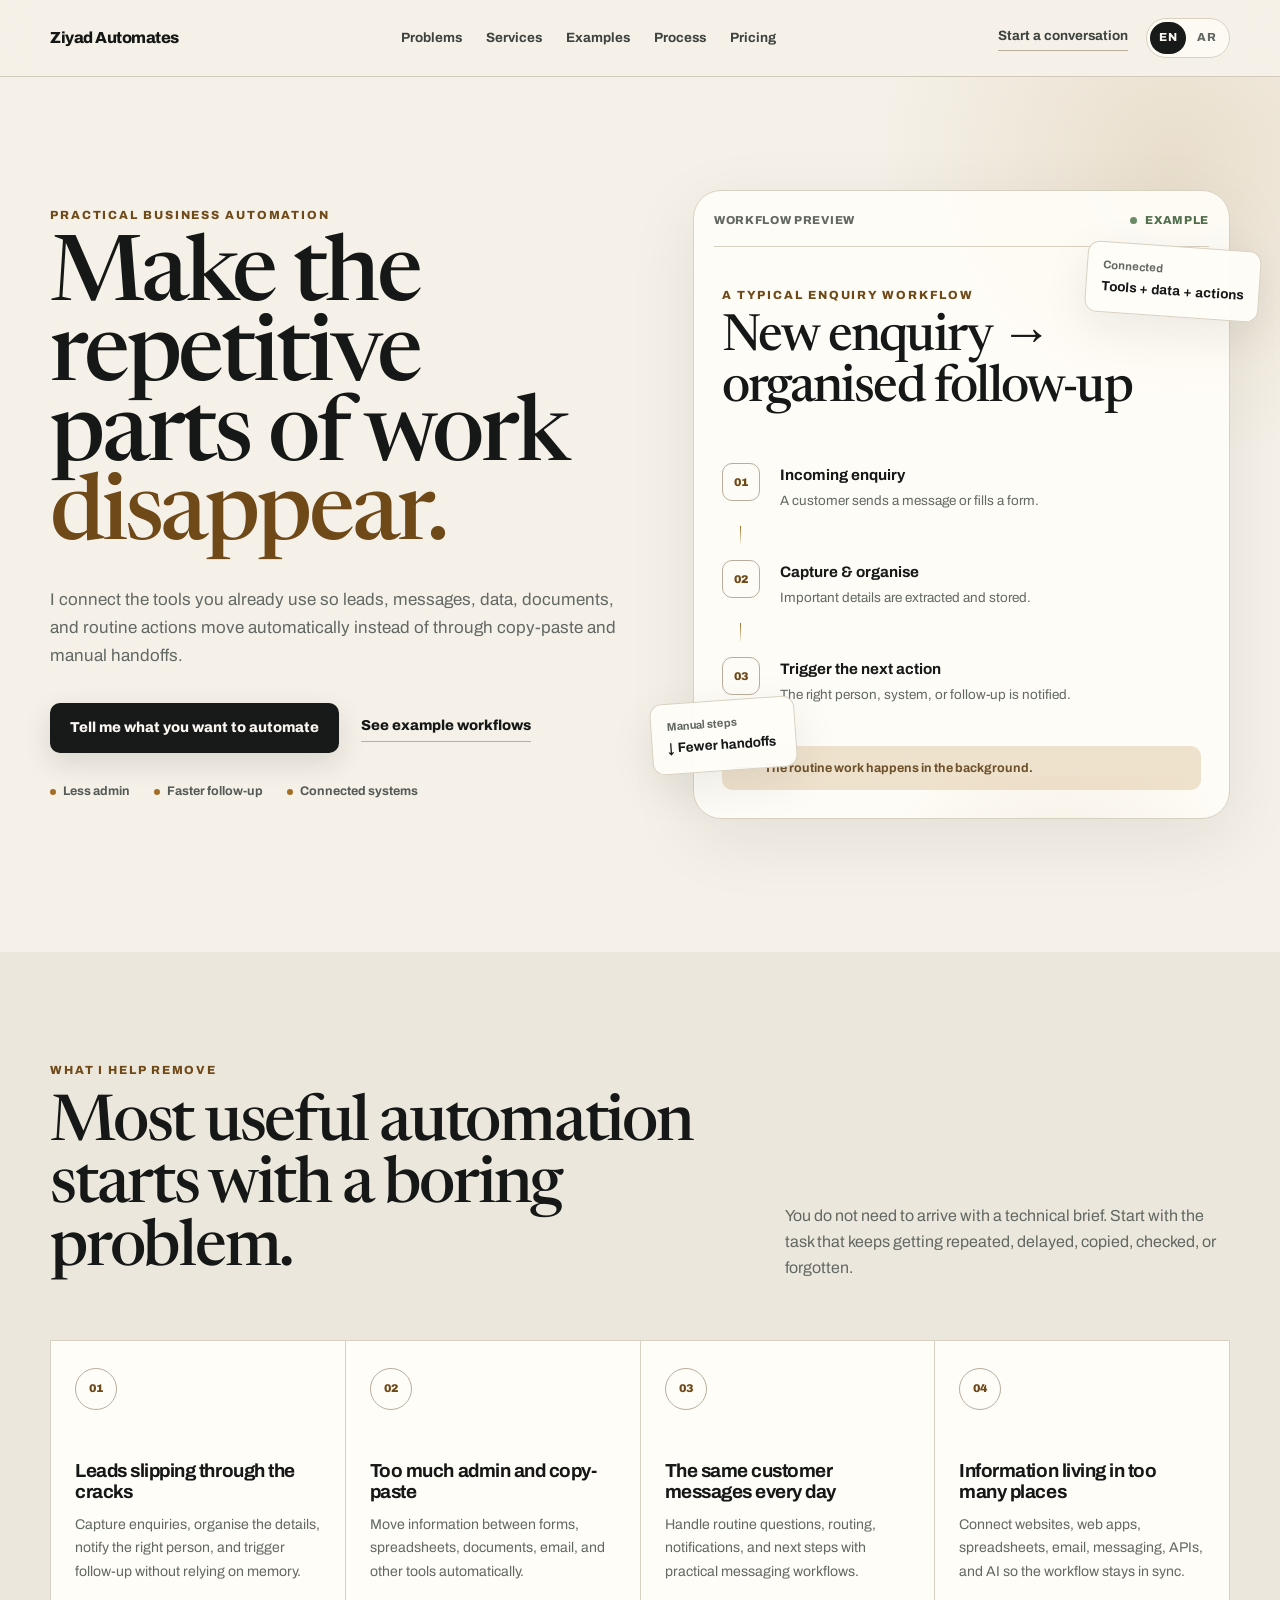
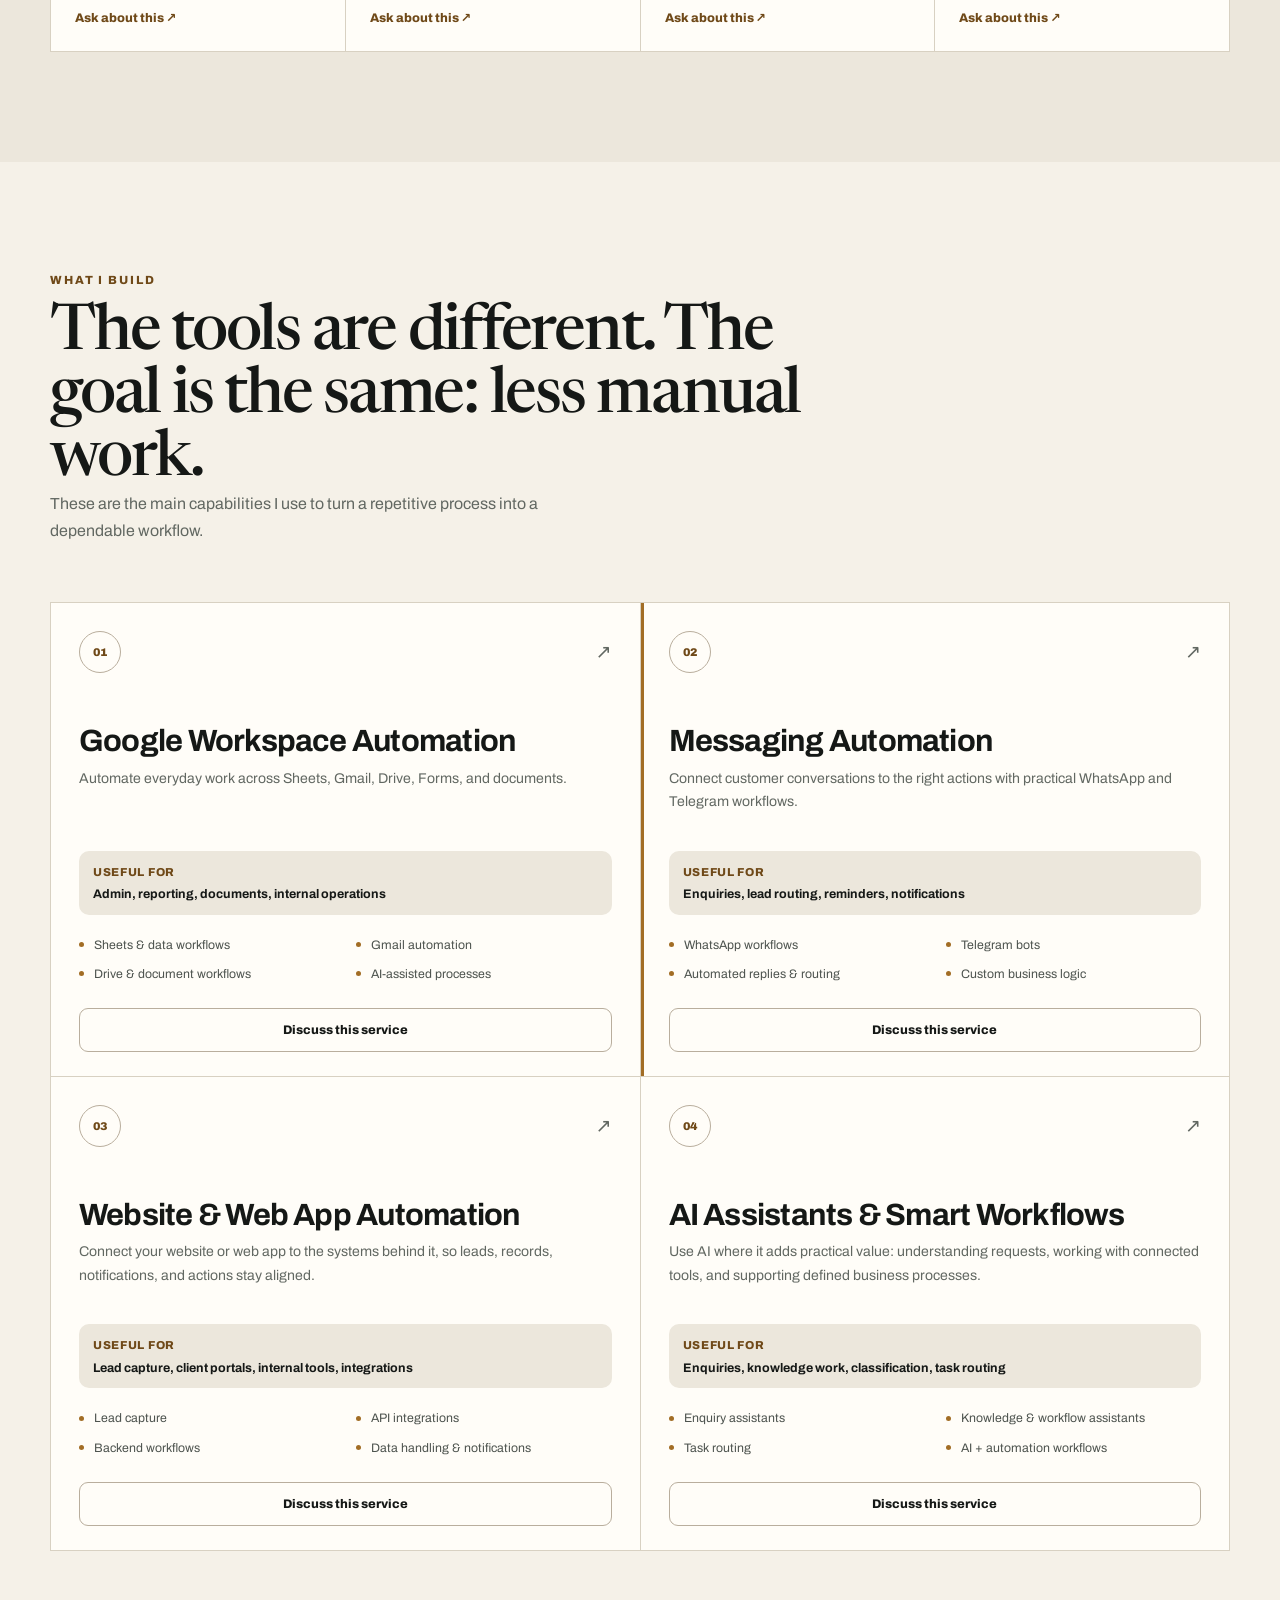
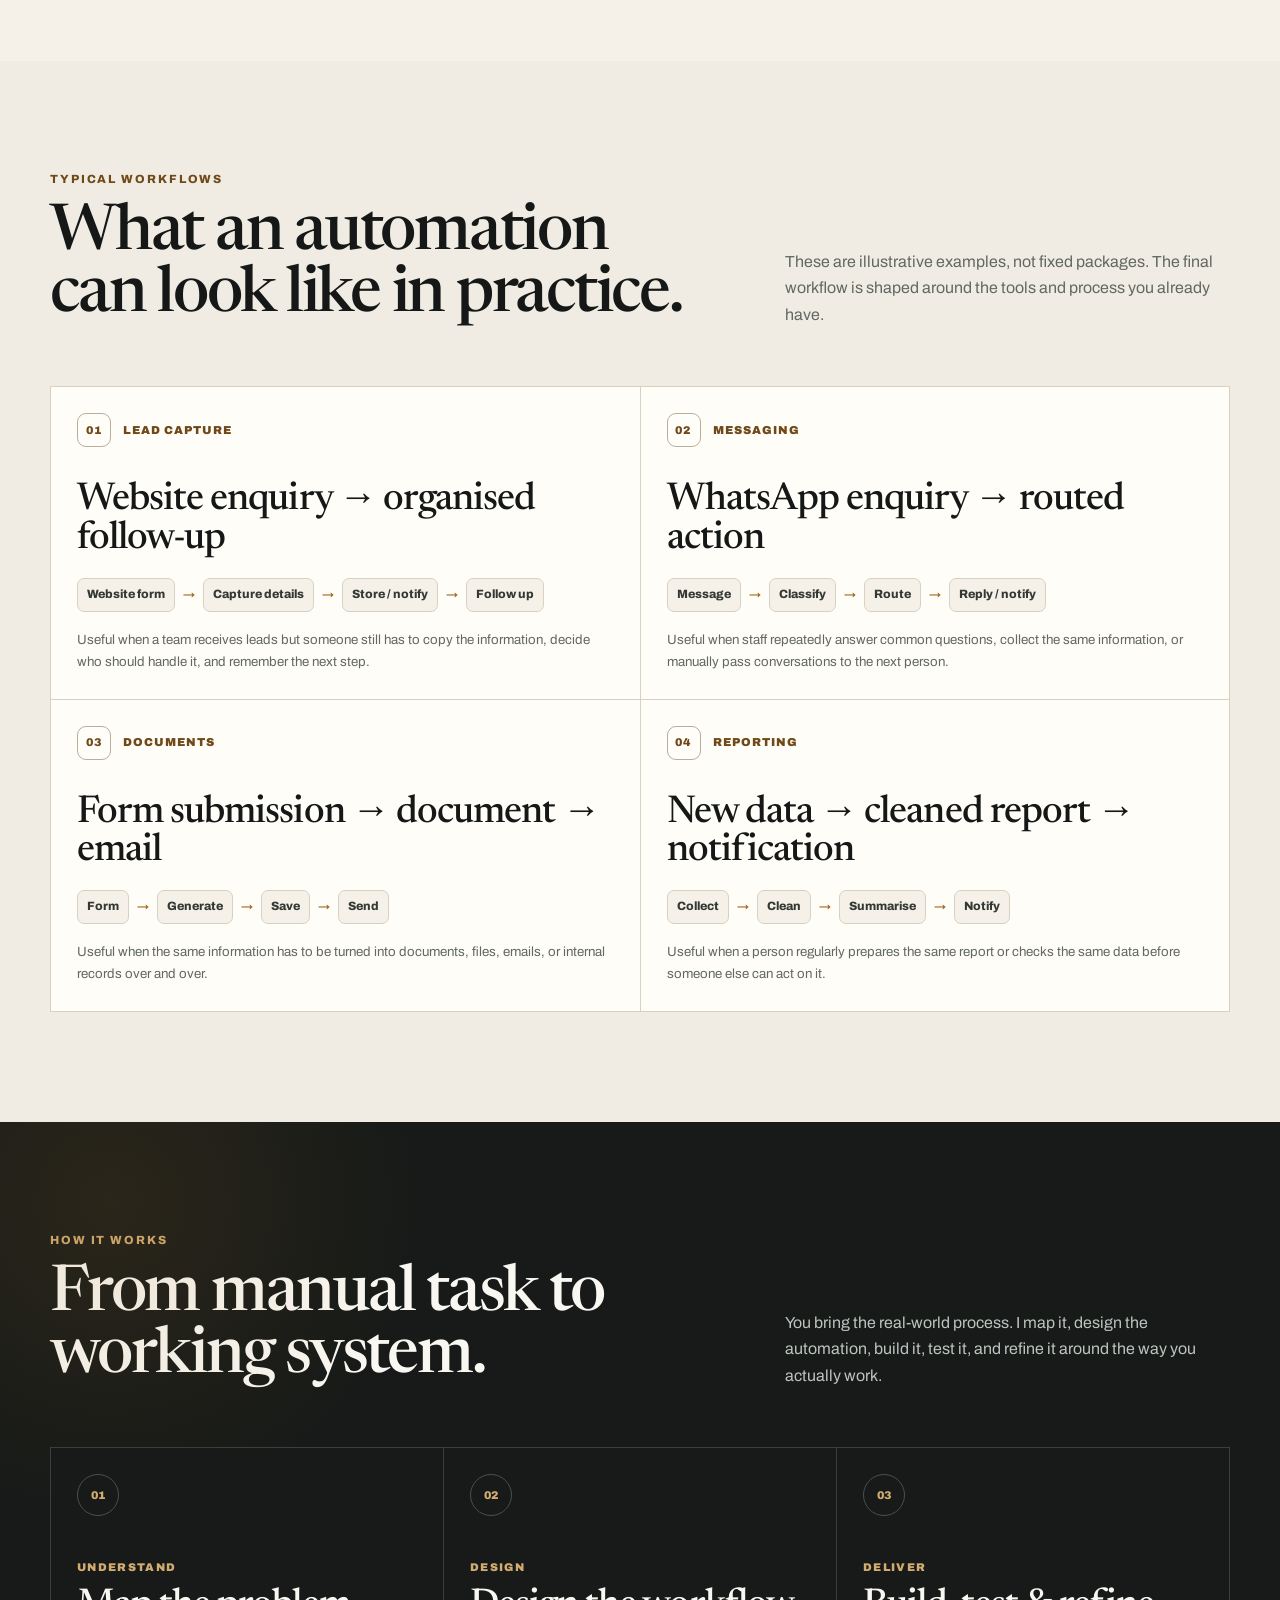
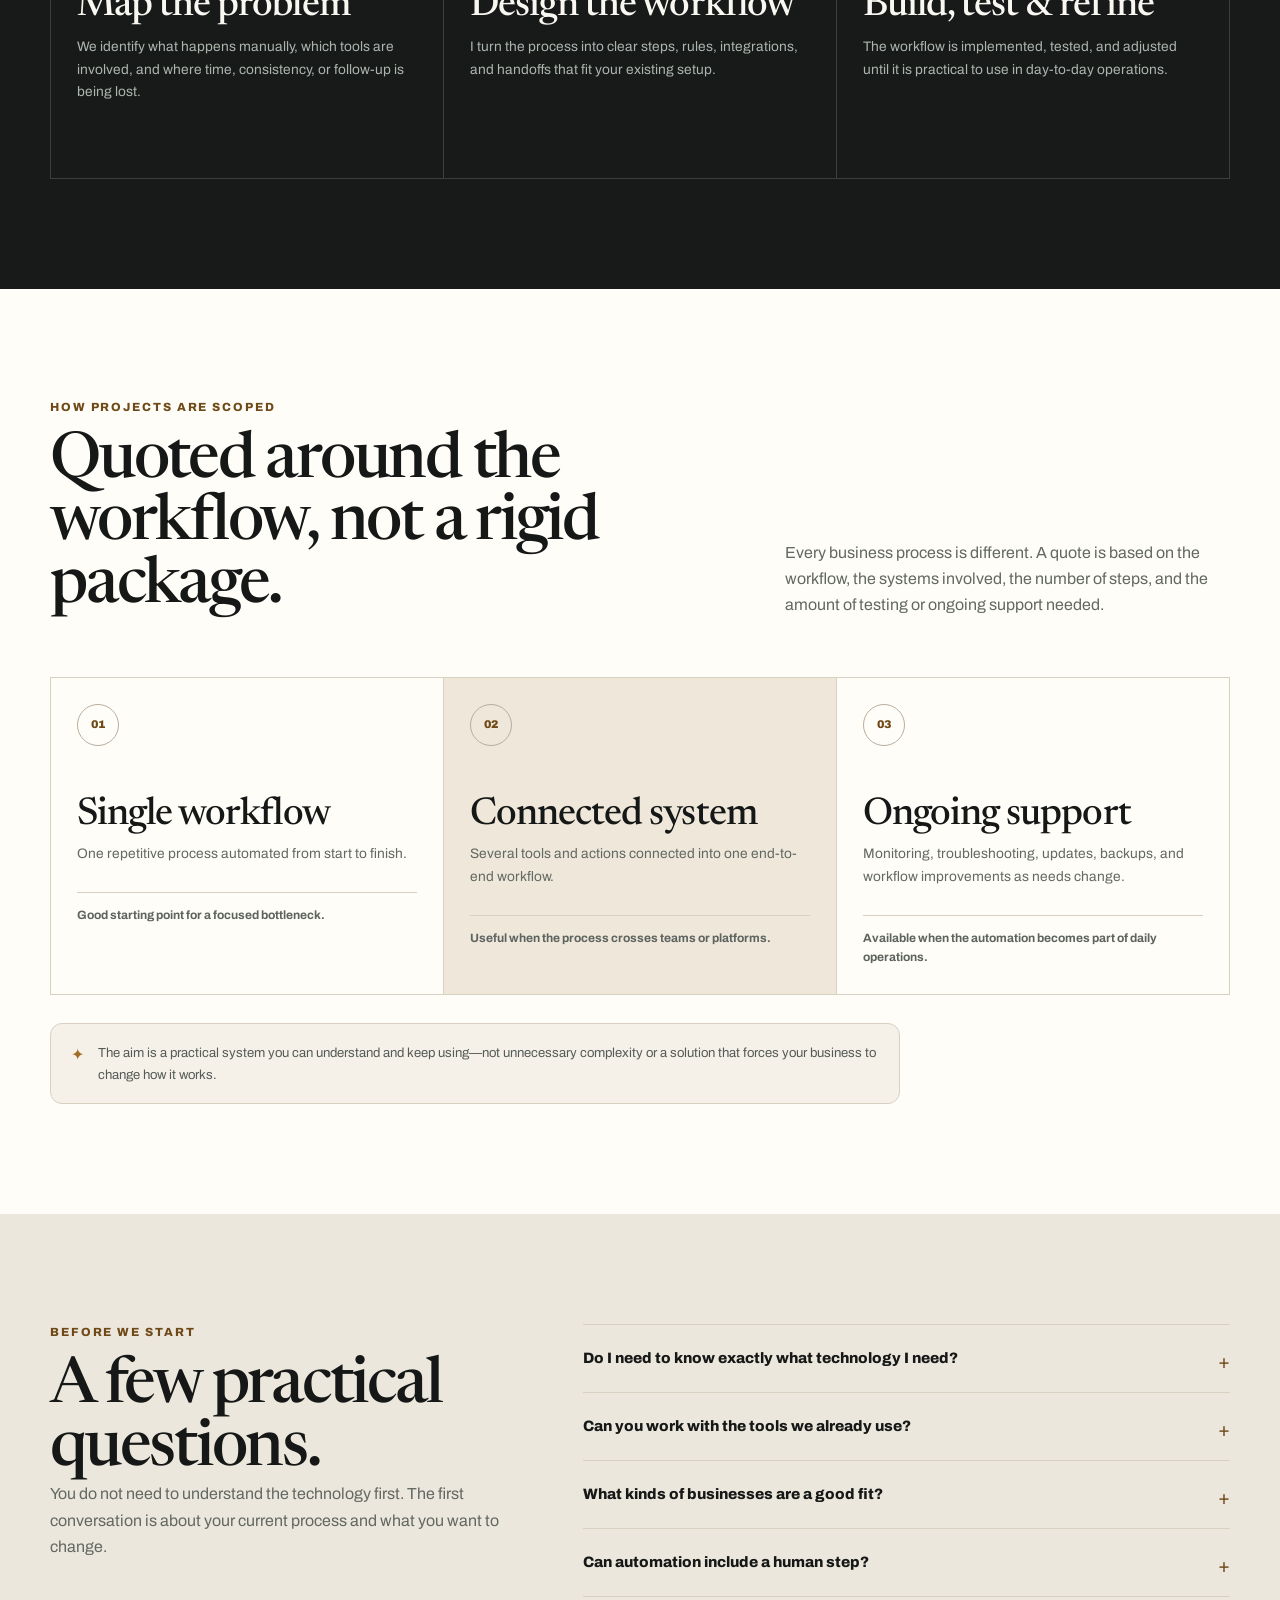
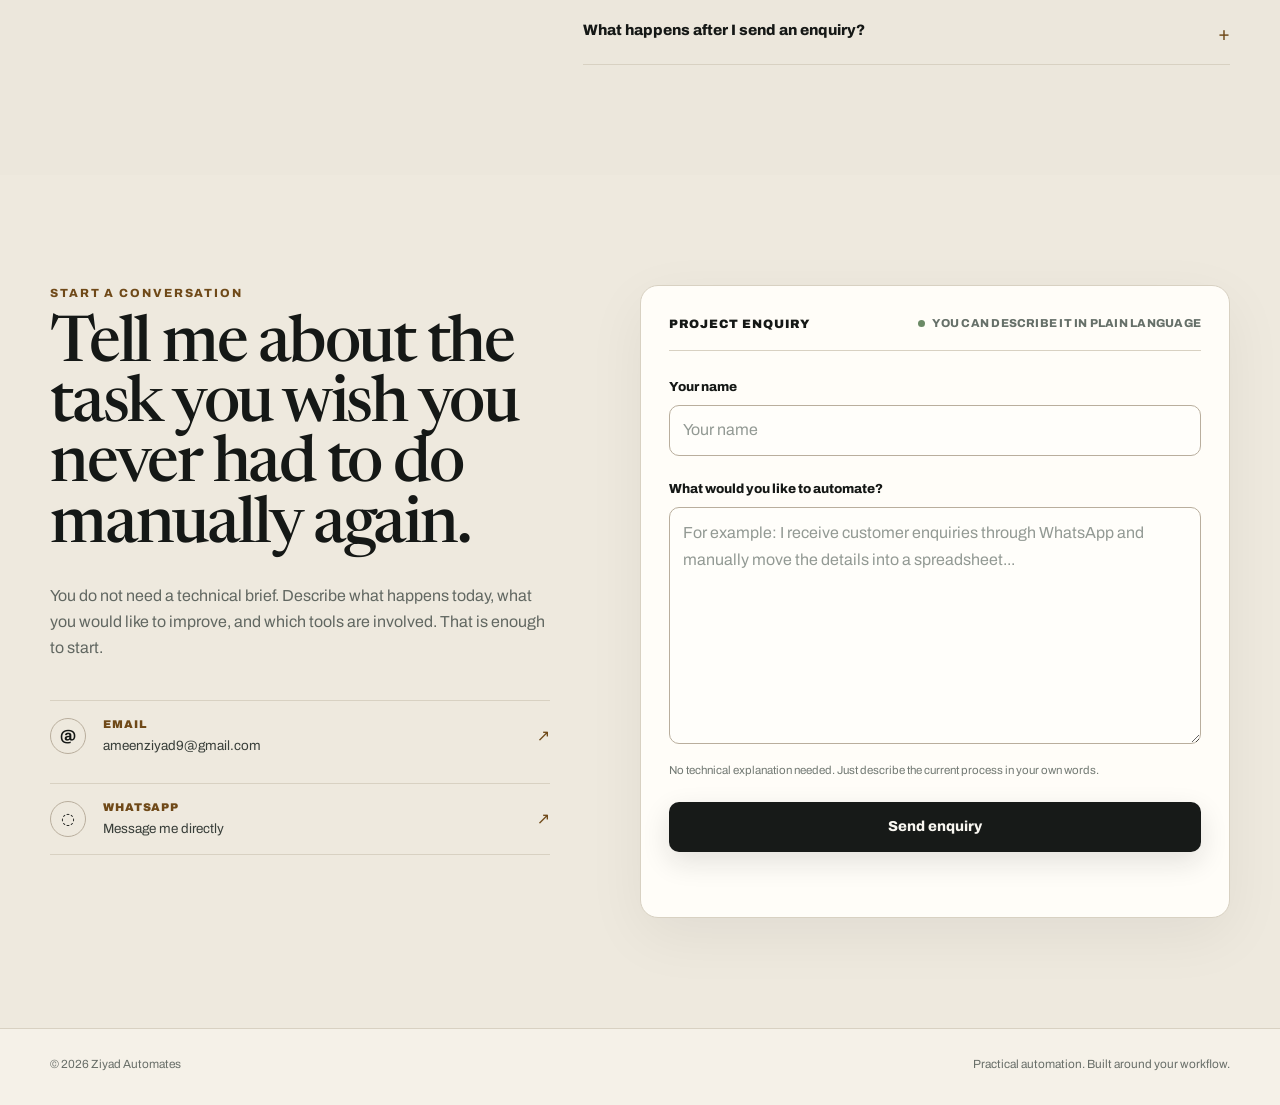
==== commit f7d46280: "More polished one" ====
--- a/index.html
+++ b/index.html
@@ -1,728 +1,438 @@
 <!DOCTYPE html>
 <html lang="en" dir="ltr">
-
 <head>
     <meta charset="UTF-8">
-
-    <meta
-        name="viewport"
-        content="width=device-width, initial-scale=1.0"
-    >
-
-    <meta
-        name="description"
-        content="Ziyad Automates builds practical automation solutions for Google Workspace, messaging, websites, web apps, and AI-powered business workflows."
-    >
-
+    <meta name="viewport" content="width=device-width, initial-scale=1.0">
+    <meta name="description" content="Ziyad Automates builds practical business automations for leads, admin, messaging, websites, Google Workspace, and AI-assisted workflows.">
+    <meta name="theme-color" content="#f5f1e8">
+    <meta property="og:title" content="Ziyad Automates | Practical Business Automation">
+    <meta property="og:description" content="Turn repetitive business work into connected, dependable workflows.">
+    <meta property="og:type" content="website">
     <title>Ziyad Automates | Practical Business Automation</title>
-
     <link rel="preconnect" href="https://fonts.googleapis.com">
     <link rel="preconnect" href="https://fonts.gstatic.com" crossorigin>
-    <link
-        href="https://fonts.googleapis.com/css2?family=Archivo:wght@400;500;600;700;800&family=Newsreader:ital,opsz,wght@0,6..72,400;0,6..72,500;0,6..72,600;0,6..72,700&display=swap"
-        rel="stylesheet"
-    >
-
+    <link href="https://fonts.googleapis.com/css2?family=Archivo:wght@400;500;600;700;800&family=Newsreader:opsz,wght@6..72,400;6..72,500;6..72,600;6..72,700&display=swap" rel="stylesheet">
     <link rel="stylesheet" href="style.css">
 </head>
-
 <body>
-
-    <header class="site-header">
+    <a class="skip-link" href="#main" data-i18n="skipLink">Skip to content</a>
+
+    <header class="site-header" id="top">
         <div class="container header-inner">
-
-            <a
-                href="#"
-                class="brand"
-                data-i18n="brand"
-                aria-label="Ziyad Automates"
-            >
-                <svg
-                    class="brand-mark"
-                    width="22"
-                    height="14"
-                    viewBox="0 0 22 14"
-                    fill="currentColor"
-                    aria-hidden="true"
-                >
-                    <circle cx="4" cy="7" r="3" />
-                    <rect x="7" y="6.25" width="8" height="1.5" />
-                    <circle cx="18" cy="7" r="3" />
-                </svg>
-                Ziyad Automates
-            </a>
+            <a href="#top" class="brand" data-i18n="brand" aria-label="Ziyad Automates">Ziyad Automates</a>
+
+            <nav class="site-nav" aria-label="Primary navigation" data-i18n-aria-label="navAria">
+                <a href="#problems" data-i18n="navProblems">Problems</a>
+                <a href="#services" data-i18n="navServices">Services</a>
+                <a href="#examples" data-i18n="navExamples">Examples</a>
+                <a href="#process" data-i18n="navProcess">Process</a>
+                <a href="#pricing" data-i18n="navPricing">Pricing</a>
+            </nav>
 
             <div class="header-actions">
-
-                <a
-                    href="#contact"
-                    class="header-link"
-                    data-i18n="headerCta"
-                >
-                    Start a conversation
-                </a>
-
-                <div
-                    class="language-toggle"
-                    aria-label="Language selection"
-                >
-                    <button
-                        type="button"
-                        class="language-button active"
-                        data-language="en"
-                        aria-pressed="true"
-                    >
-                        EN
-                    </button>
-
-                    <button
-                        type="button"
-                        class="language-button"
-                        data-language="ar"
-                        aria-pressed="false"
-                    >
-                        AR
-                    </button>
-                </div>
-
-            </div>
-
+                <a href="#contact" class="header-cta" data-i18n="headerCta">Start a conversation</a>
+                <div class="language-toggle" aria-label="Language selection">
+                    <button type="button" class="language-button active" data-language="en" aria-pressed="true">EN</button>
+                    <button type="button" class="language-button" data-language="ar" aria-pressed="false">AR</button>
+                </div>
+            </div>
         </div>
     </header>
 
-
-    <main>
-
-        <!-- Hero -->
-
+    <main id="main">
         <section class="hero">
-
-            <div class="container hero-content">
-
-                <p
-                    class="eyebrow"
-                    data-i18n="eyebrow"
-                >
-                    Worldwide
-                </p>
-
-                <h1 data-i18n="heroTitle">
-                    Turn repetitive work into automation that runs itself.
-                </h1>
-
-                <p
-                    class="hero-text"
-                    data-i18n="heroText"
-                >
-                    I connect the tools your business already relies on into
-                    dependable automations—cutting repetitive work,
-                    tightening consistency, and giving you back time for
-                    what matters most.
-                </p>
-
-                <div class="hero-actions">
-
-                    <a
-                        href="#contact"
-                        class="button button-primary"
-                        data-i18n="heroPrimary"
-                    >
-                        Tell me what you're trying to automate
-                    </a>
-
-                    <a
-                        href="#services"
-                        class="text-link"
-                        data-i18n="heroSecondary"
-                    >
-                        See what I build
-                    </a>
-
-                </div>
-
-                <svg
-                    class="hero-signal"
-                    viewBox="0 0 1160 120"
-                    fill="none"
-                    aria-hidden="true"
-                    focusable="false"
-                >
-                    <path
-                        class="signal-muted-line"
-                        d="M30 75 L90 35 L150 85 L210 45 L270 90"
-                        stroke-width="1.5"
-                        stroke-dasharray="2 6"
-                        stroke-linecap="round"
-                    />
-                    <circle class="signal-muted-dot" cx="30" cy="75" r="4" stroke-width="1.5" />
-                    <circle class="signal-muted-dot" cx="90" cy="35" r="4" stroke-width="1.5" />
-                    <circle class="signal-muted-dot" cx="150" cy="85" r="4" stroke-width="1.5" />
-                    <circle class="signal-muted-dot" cx="210" cy="45" r="4" stroke-width="1.5" />
-                    <circle class="signal-muted-dot" cx="270" cy="90" r="4" stroke-width="1.5" />
-
-                    <path
-                        class="signal-brass-line"
-                        d="M420 60 L440 60"
-                        stroke-width="2"
-                    />
-                    <path
-                        class="signal-brass-line"
-                        d="M432 52 L442 60 L432 68"
-                        stroke-width="2"
-                        stroke-linecap="round"
-                        stroke-linejoin="round"
-                    />
-
-                    <path
-                        class="signal-brass-line"
-                        d="M580 60 L1120 60"
-                        stroke-width="2"
-                    />
-                    <circle class="signal-brass-dot" cx="580" cy="60" r="4.5" />
-                    <circle class="signal-brass-dot" cx="740" cy="60" r="4.5" />
-                    <circle class="signal-brass-dot" cx="900" cy="60" r="4.5" />
-                    <circle class="signal-brass-dot" cx="1060" cy="60" r="4.5" />
-                    <circle class="signal-brass-dot" cx="1120" cy="60" r="7" />
-                </svg>
-
-            </div>
-
-        </section>
-
-
-        <!-- Services -->
-
-        <section
-            id="services"
-            class="section"
-        >
-
+            <div class="container hero-grid">
+                <div class="hero-copy">
+                    <p class="eyebrow" data-i18n="heroEyebrow">Practical business automation</p>
+                    <h1 data-i18n="heroTitle">Make the repetitive parts of work <em>disappear.</em></h1>
+                    <p class="hero-text" data-i18n="heroText">I connect the tools you already use so leads, messages, data, documents, and routine actions move automatically instead of through copy-paste and manual handoffs.</p>
+
+                    <div class="hero-actions">
+                        <a href="#contact" class="button button-primary" data-i18n="heroPrimary">Tell me what you want to automate</a>
+                        <a href="#examples" class="text-link" data-i18n="heroSecondary">See example workflows</a>
+                    </div>
+
+                    <div class="hero-points" aria-label="Benefits" data-i18n-aria-label="benefitsAria">
+                        <span data-i18n="heroPoint1">Less admin</span>
+                        <span data-i18n="heroPoint2">Faster follow-up</span>
+                        <span data-i18n="heroPoint3">Connected systems</span>
+                    </div>
+                </div>
+
+                <div class="hero-visual" aria-label="Example automation workflow" data-i18n-aria-label="visualAria">
+                    <div class="workflow-window">
+                        <div class="workflow-topbar">
+                            <span class="workflow-label" data-i18n="visualLabel">Workflow preview</span>
+                            <span class="workflow-status"><span aria-hidden="true"></span><span data-i18n="visualLive">Example</span></span>
+                        </div>
+
+                        <div class="workflow-heading">
+                            <p class="eyebrow" data-i18n="visualEyebrow">A typical enquiry workflow</p>
+                            <h2 data-i18n="visualTitle">New enquiry → organised follow-up</h2>
+                        </div>
+
+                        <div class="workflow-steps">
+                            <article class="workflow-step">
+                                <span class="step-number">01</span>
+                                <div>
+                                    <h3 data-i18n="visualStep1Title">Incoming enquiry</h3>
+                                    <p data-i18n="visualStep1Text">A customer sends a message or fills a form.</p>
+                                </div>
+                            </article>
+                            <div class="workflow-connector" aria-hidden="true"></div>
+                            <article class="workflow-step">
+                                <span class="step-number">02</span>
+                                <div>
+                                    <h3 data-i18n="visualStep2Title">Capture &amp; organise</h3>
+                                    <p data-i18n="visualStep2Text">Important details are extracted and stored.</p>
+                                </div>
+                            </article>
+                            <div class="workflow-connector" aria-hidden="true"></div>
+                            <article class="workflow-step">
+                                <span class="step-number">03</span>
+                                <div>
+                                    <h3 data-i18n="visualStep3Title">Trigger the next action</h3>
+                                    <p data-i18n="visualStep3Text">The right person, system, or follow-up is notified.</p>
+                                </div>
+                            </article>
+                        </div>
+
+                        <div class="workflow-footer">
+                            <span class="workflow-line" aria-hidden="true"></span>
+                            <span data-i18n="visualFooter">The routine work happens in the background.</span>
+                        </div>
+                    </div>
+                    <div class="floating-card floating-card-one">
+                        <span data-i18n="floatOneLabel">Manual steps</span>
+                        <strong data-i18n="floatOneValue">↓ Fewer handoffs</strong>
+                    </div>
+                    <div class="floating-card floating-card-two">
+                        <span data-i18n="floatTwoLabel">Connected</span>
+                        <strong data-i18n="floatTwoValue">Tools + data + actions</strong>
+                    </div>
+                </div>
+            </div>
+        </section>
+
+        <section id="problems" class="section section-soft">
             <div class="container">
-
+                <div class="section-heading section-heading-split">
+                    <div>
+                        <p class="eyebrow" data-i18n="problemsEyebrow">What I help remove</p>
+                        <h2 data-i18n="problemsTitle">Most useful automation starts with a boring problem.</h2>
+                    </div>
+                    <p data-i18n="problemsIntro">You do not need to arrive with a technical brief. Start with the task that keeps getting repeated, delayed, copied, checked, or forgotten.</p>
+                </div>
+
+                <div class="problem-grid">
+                    <article class="problem-card">
+                        <span class="problem-index">01</span>
+                        <h3 data-i18n="problem1Title">Leads slipping through the cracks</h3>
+                        <p data-i18n="problem1Text">Capture enquiries, organise the details, notify the right person, and trigger follow-up without relying on memory.</p>
+                        <button class="inline-cta" type="button" data-service="lead" data-i18n="problemCta">Ask about this ↗</button>
+                    </article>
+                    <article class="problem-card">
+                        <span class="problem-index">02</span>
+                        <h3 data-i18n="problem2Title">Too much admin and copy-paste</h3>
+                        <p data-i18n="problem2Text">Move information between forms, spreadsheets, documents, email, and other tools automatically.</p>
+                        <button class="inline-cta" type="button" data-service="admin" data-i18n="problemCta">Ask about this ↗</button>
+                    </article>
+                    <article class="problem-card">
+                        <span class="problem-index">03</span>
+                        <h3 data-i18n="problem3Title">The same customer messages every day</h3>
+                        <p data-i18n="problem3Text">Handle routine questions, routing, notifications, and next steps with practical messaging workflows.</p>
+                        <button class="inline-cta" type="button" data-service="Messaging Automation" data-i18n="problemCta">Ask about this ↗</button>
+                    </article>
+                    <article class="problem-card">
+                        <span class="problem-index">04</span>
+                        <h3 data-i18n="problem4Title">Information living in too many places</h3>
+                        <p data-i18n="problem4Text">Connect websites, web apps, spreadsheets, email, messaging, APIs, and AI so the workflow stays in sync.</p>
+                        <button class="inline-cta" type="button" data-service="systems" data-i18n="problemCta">Ask about this ↗</button>
+                    </article>
+                </div>
+            </div>
+        </section>
+
+        <section id="services" class="section">
+            <div class="container">
                 <div class="section-heading">
-
-                    <p
-                        class="eyebrow"
-                        data-i18n="servicesEyebrow"
-                    >
-                        What I build
-                    </p>
-
-                    <h2 data-i18n="servicesTitle">
-                        Automation designed around your workflow.
-                    </h2>
-
-                    <p data-i18n="servicesIntro">
-                        I connect the tools, data, and processes your
-                        business already relies on into practical
-                        workflows built around how you actually work.
-                    </p>
-
-                </div>
-
-
-                <div class="services-list">
-
-                    <article class="service-row">
-
-                        <div class="service-row-head">
-
-                            <span class="service-icon" aria-hidden="true">
-                                <svg viewBox="0 0 24 24">
-                                    <rect x="3" y="3" width="18" height="18" rx="2" />
-                                    <line x1="3" y1="9" x2="21" y2="9" />
-                                    <line x1="3" y1="15" x2="21" y2="15" />
-                                    <line x1="9" y1="3" x2="9" y2="21" />
-                                </svg>
+                    <p class="eyebrow" data-i18n="servicesEyebrow">What I build</p>
+                    <h2 data-i18n="servicesTitle">The tools are different. The goal is the same: less manual work.</h2>
+                    <p data-i18n="servicesIntro">These are the main capabilities I use to turn a repetitive process into a dependable workflow.</p>
+                </div>
+
+                <div class="service-grid">
+                    <article class="service-card">
+                        <div class="service-topline"><span class="service-number">01</span><span class="service-symbol" aria-hidden="true">↗</span></div>
+                        <h3 data-i18n="service1Title">Google Workspace Automation</h3>
+                        <p data-i18n="service1Text">Automate everyday work across Sheets, Gmail, Drive, Forms, and documents.</p>
+                        <div class="service-fit"><span data-i18n="fitLabel">Useful for</span><strong data-i18n="service1Fit">Admin, reporting, documents, internal operations</strong></div>
+                        <ul>
+                            <li data-i18n="service1Item1">Sheets &amp; data workflows</li>
+                            <li data-i18n="service1Item2">Gmail automation</li>
+                            <li data-i18n="service1Item3">Drive &amp; document workflows</li>
+                            <li data-i18n="service1Item4">AI-assisted processes</li>
+                        </ul>
+                        <button class="service-cta" type="button" data-service="Google Workspace Automation" data-i18n="serviceCta">Discuss this service</button>
+                    </article>
+
+                    <article class="service-card service-card-accent">
+                        <div class="service-topline"><span class="service-number">02</span><span class="service-symbol" aria-hidden="true">↗</span></div>
+                        <h3 data-i18n="service2Title">Messaging Automation</h3>
+                        <p data-i18n="service2Text">Connect customer conversations to the right actions with practical WhatsApp and Telegram workflows.</p>
+                        <div class="service-fit"><span data-i18n="fitLabel">Useful for</span><strong data-i18n="service2Fit">Enquiries, lead routing, reminders, notifications</strong></div>
+                        <ul>
+                            <li data-i18n="service2Item1">WhatsApp workflows</li>
+                            <li data-i18n="service2Item2">Telegram bots</li>
+                            <li data-i18n="service2Item3">Automated replies &amp; routing</li>
+                            <li data-i18n="service2Item4">Custom business logic</li>
+                        </ul>
+                        <button class="service-cta" type="button" data-service="Messaging Automation" data-i18n="serviceCta">Discuss this service</button>
+                    </article>
+
+                    <article class="service-card">
+                        <div class="service-topline"><span class="service-number">03</span><span class="service-symbol" aria-hidden="true">↗</span></div>
+                        <h3 data-i18n="service3Title">Website &amp; Web App Automation</h3>
+                        <p data-i18n="service3Text">Connect your website or web app to the systems behind it, so leads, records, notifications, and actions stay aligned.</p>
+                        <div class="service-fit"><span data-i18n="fitLabel">Useful for</span><strong data-i18n="service3Fit">Lead capture, client portals, internal tools, integrations</strong></div>
+                        <ul>
+                            <li data-i18n="service3Item1">Lead capture</li>
+                            <li data-i18n="service3Item2">API integrations</li>
+                            <li data-i18n="service3Item3">Backend workflows</li>
+                            <li data-i18n="service3Item4">Data handling &amp; notifications</li>
+                        </ul>
+                        <button class="service-cta" type="button" data-service="Website & Web App Automation" data-i18n="serviceCta">Discuss this service</button>
+                    </article>
+
+                    <article class="service-card">
+                        <div class="service-topline"><span class="service-number">04</span><span class="service-symbol" aria-hidden="true">↗</span></div>
+                        <h3 data-i18n="service4Title">AI Assistants &amp; Smart Workflows</h3>
+                        <p data-i18n="service4Text">Use AI where it adds practical value: understanding requests, working with connected tools, and supporting defined business processes.</p>
+                        <div class="service-fit"><span data-i18n="fitLabel">Useful for</span><strong data-i18n="service4Fit">Enquiries, knowledge work, classification, task routing</strong></div>
+                        <ul>
+                            <li data-i18n="service4Item1">Enquiry assistants</li>
+                            <li data-i18n="service4Item2">Knowledge &amp; workflow assistants</li>
+                            <li data-i18n="service4Item3">Task routing</li>
+                            <li data-i18n="service4Item4">AI + automation workflows</li>
+                        </ul>
+                        <button class="service-cta" type="button" data-service="AI Assistants & Smart Workflows" data-i18n="serviceCta">Discuss this service</button>
+                    </article>
+                </div>
+            </div>
+        </section>
+
+        <section id="examples" class="section examples-section">
+            <div class="container">
+                <div class="section-heading section-heading-split">
+                    <div>
+                        <p class="eyebrow" data-i18n="examplesEyebrow">Typical workflows</p>
+                        <h2 data-i18n="examplesTitle">What an automation can look like in practice.</h2>
+                    </div>
+                    <p data-i18n="examplesIntro">These are illustrative examples, not fixed packages. The final workflow is shaped around the tools and process you already have.</p>
+                </div>
+
+                <div class="examples-grid">
+                    <article class="example-card">
+                        <div class="example-heading"><span class="example-icon">01</span><span data-i18n="example1Tag">Lead capture</span></div>
+                        <h3 data-i18n="example1Title">Website enquiry → organised follow-up</h3>
+                        <div class="flow-list">
+                            <span data-i18n="example1Step1">Website form</span><b>→</b><span data-i18n="example1Step2">Capture details</span><b>→</b><span data-i18n="example1Step3">Store / notify</span><b>→</b><span data-i18n="example1Step4">Follow up</span>
+                        </div>
+                        <p data-i18n="example1Text">Useful when a team receives leads but someone still has to copy the information, decide who should handle it, and remember the next step.</p>
+                    </article>
+
+                    <article class="example-card">
+                        <div class="example-heading"><span class="example-icon">02</span><span data-i18n="example2Tag">Messaging</span></div>
+                        <h3 data-i18n="example2Title">WhatsApp enquiry → routed action</h3>
+                        <div class="flow-list">
+                            <span data-i18n="example2Step1">Message</span><b>→</b><span data-i18n="example2Step2">Classify</span><b>→</b><span data-i18n="example2Step3">Route</span><b>→</b><span data-i18n="example2Step4">Reply / notify</span>
+                        </div>
+                        <p data-i18n="example2Text">Useful when staff repeatedly answer common questions, collect the same information, or manually pass conversations to the next person.</p>
+                    </article>
+
+                    <article class="example-card">
+                        <div class="example-heading"><span class="example-icon">03</span><span data-i18n="example3Tag">Documents</span></div>
+                        <h3 data-i18n="example3Title">Form submission → document → email</h3>
+                        <div class="flow-list">
+                            <span data-i18n="example3Step1">Form</span><b>→</b><span data-i18n="example3Step2">Generate</span><b>→</b><span data-i18n="example3Step3">Save</span><b>→</b><span data-i18n="example3Step4">Send</span>
+                        </div>
+                        <p data-i18n="example3Text">Useful when the same information has to be turned into documents, files, emails, or internal records over and over.</p>
+                    </article>
+
+                    <article class="example-card">
+                        <div class="example-heading"><span class="example-icon">04</span><span data-i18n="example4Tag">Reporting</span></div>
+                        <h3 data-i18n="example4Title">New data → cleaned report → notification</h3>
+                        <div class="flow-list">
+                            <span data-i18n="example4Step1">Collect</span><b>→</b><span data-i18n="example4Step2">Clean</span><b>→</b><span data-i18n="example4Step3">Summarise</span><b>→</b><span data-i18n="example4Step4">Notify</span>
+                        </div>
+                        <p data-i18n="example4Text">Useful when a person regularly prepares the same report or checks the same data before someone else can act on it.</p>
+                    </article>
+                </div>
+            </div>
+        </section>
+
+        <section id="process" class="section section-dark process-section">
+            <div class="container">
+                <div class="section-heading dark-heading section-heading-split">
+                    <div>
+                        <p class="eyebrow" data-i18n="processEyebrow">How it works</p>
+                        <h2 data-i18n="processTitle">From manual task to working system.</h2>
+                    </div>
+                    <p data-i18n="processIntro">You bring the real-world process. I map it, design the automation, build it, test it, and refine it around the way you actually work.</p>
+                </div>
+
+                <div class="process-grid">
+                    <article class="process-step">
+                        <span class="process-number">01</span>
+                        <span class="process-tag" data-i18n="process1Tag">Understand</span>
+                        <h3 data-i18n="process1Title">Map the problem</h3>
+                        <p data-i18n="process1Text">We identify what happens manually, which tools are involved, and where time, consistency, or follow-up is being lost.</p>
+                    </article>
+                    <article class="process-step">
+                        <span class="process-number">02</span>
+                        <span class="process-tag" data-i18n="process2Tag">Design</span>
+                        <h3 data-i18n="process2Title">Design the workflow</h3>
+                        <p data-i18n="process2Text">I turn the process into clear steps, rules, integrations, and handoffs that fit your existing setup.</p>
+                    </article>
+                    <article class="process-step">
+                        <span class="process-number">03</span>
+                        <span class="process-tag" data-i18n="process3Tag">Deliver</span>
+                        <h3 data-i18n="process3Title">Build, test &amp; refine</h3>
+                        <p data-i18n="process3Text">The workflow is implemented, tested, and adjusted until it is practical to use in day-to-day operations.</p>
+                    </article>
+                </div>
+            </div>
+        </section>
+
+        <section id="pricing" class="section pricing-section">
+            <div class="container">
+                <div class="section-heading section-heading-split">
+                    <div>
+                        <p class="eyebrow" data-i18n="pricingEyebrow">How projects are scoped</p>
+                        <h2 data-i18n="pricingTitle">Quoted around the workflow, not a rigid package.</h2>
+                    </div>
+                    <p data-i18n="pricingIntro">Every business process is different. A quote is based on the workflow, the systems involved, the number of steps, and the amount of testing or ongoing support needed.</p>
+                </div>
+
+                <div class="engagement-grid">
+                    <article class="engagement-card">
+                        <span class="engagement-number">01</span>
+                        <h3 data-i18n="engagement1Title">Single workflow</h3>
+                        <p data-i18n="engagement1Text">One repetitive process automated from start to finish.</p>
+                        <span class="engagement-use" data-i18n="engagement1Use">Good starting point for a focused bottleneck.</span>
+                    </article>
+                    <article class="engagement-card engagement-card-featured">
+                        <span class="engagement-number">02</span>
+                        <h3 data-i18n="engagement2Title">Connected system</h3>
+                        <p data-i18n="engagement2Text">Several tools and actions connected into one end-to-end workflow.</p>
+                        <span class="engagement-use" data-i18n="engagement2Use">Useful when the process crosses teams or platforms.</span>
+                    </article>
+                    <article class="engagement-card">
+                        <span class="engagement-number">03</span>
+                        <h3 data-i18n="engagement3Title">Ongoing support</h3>
+                        <p data-i18n="engagement3Text">Monitoring, troubleshooting, updates, backups, and workflow improvements as needs change.</p>
+                        <span class="engagement-use" data-i18n="engagement3Use">Available when the automation becomes part of daily operations.</span>
+                    </article>
+                </div>
+
+                <div class="pricing-note">
+                    <span class="note-mark" aria-hidden="true">✦</span>
+                    <p data-i18n="pricingNote">The aim is a practical system you can understand and keep using—not unnecessary complexity or a solution that forces your business to change how it works.</p>
+                </div>
+            </div>
+        </section>
+
+        <section id="faq" class="section section-soft faq-section">
+            <div class="container faq-layout">
+                <div class="section-heading">
+                    <p class="eyebrow" data-i18n="faqEyebrow">Before we start</p>
+                    <h2 data-i18n="faqTitle">A few practical questions.</h2>
+                    <p data-i18n="faqIntro">You do not need to understand the technology first. The first conversation is about your current process and what you want to change.</p>
+                </div>
+
+                <div class="faq-list">
+                    <details>
+                        <summary data-i18n="faq1Q">Do I need to know exactly what technology I need?</summary>
+                        <p data-i18n="faq1A">No. Explain the current process and the result you want. The technical approach can be worked out from there.</p>
+                    </details>
+                    <details>
+                        <summary data-i18n="faq2Q">Can you work with the tools we already use?</summary>
+                        <p data-i18n="faq2A">That is the starting point. The goal is usually to connect the tools already in place before introducing unnecessary new software.</p>
+                    </details>
+                    <details>
+                        <summary data-i18n="faq3Q">What kinds of businesses are a good fit?</summary>
+                        <p data-i18n="faq3A">Businesses with recurring admin, enquiries, data handling, document work, reporting, or customer messaging are often a natural fit for workflow automation.</p>
+                    </details>
+                    <details>
+                        <summary data-i18n="faq4Q">Can automation include a human step?</summary>
+                        <p data-i18n="faq4A">Yes. Good automation does not have to remove people from the process. It can prepare information, route work, ask for approval, and leave the final decision with a person.</p>
+                    </details>
+                    <details>
+                        <summary data-i18n="faq5Q">What happens after I send an enquiry?</summary>
+                        <p data-i18n="faq5A">I review the process you described, clarify the important details, and use that conversation to determine whether there is a sensible automation to build.</p>
+                    </details>
+                </div>
+            </div>
+        </section>
+
+        <section id="contact" class="section contact-section">
+            <div class="container contact-layout">
+                <div class="contact-intro">
+                    <p class="eyebrow" data-i18n="contactEyebrow">Start a conversation</p>
+                    <h2 data-i18n="contactTitle">Tell me about the task you wish you never had to do manually again.</h2>
+                    <p data-i18n="contactIntro">You do not need a technical brief. Describe what happens today, what you would like to improve, and which tools are involved. That is enough to start.</p>
+
+                    <div class="contact-links">
+                        <a href="mailto:ameenziyad9@gmail.com" class="contact-link">
+                            <span class="contact-icon" aria-hidden="true">@</span>
+                            <span class="contact-link-copy">
+                                <span class="contact-label" data-i18n="emailLabel">Email</span>
+                                <span>ameenziyad9@gmail.com</span>
                             </span>
-
-                            <h3 data-i18n="service1Title">
-                                Google Workspace Automation
-                            </h3>
-
-                        </div>
-
-                        <div class="service-row-body">
-
-                            <p data-i18n="service1Text">
-                                Automate the repetitive work across Sheets,
-                                Gmail, Drive, and the rest of Google
-                                Workspace.
-                            </p>
-
-                            <ul>
-                                <li data-i18n="service1Item1">Sheets &amp; data workflows</li>
-                                <li data-i18n="service1Item2">Gmail automation</li>
-                                <li data-i18n="service1Item3">Drive &amp; document workflows</li>
-                                <li data-i18n="service1Item4">AI-assisted processes</li>
-                            </ul>
-
-                        </div>
-
-                    </article>
-
-
-                    <article class="service-row">
-
-                        <div class="service-row-head">
-
-                            <span class="service-icon" aria-hidden="true">
-                                <svg viewBox="0 0 24 24">
-                                    <path d="M4 5h16a1 1 0 0 1 1 1v10a1 1 0 0 1-1 1H9l-4 4v-4H4a1 1 0 0 1-1-1V6a1 1 0 0 1 1-1z" />
-                                </svg>
+                            <span class="contact-link-arrow" aria-hidden="true">↗</span>
+                        </a>
+                        <a href="https://wa.me/601153152511" target="_blank" rel="noopener noreferrer" class="contact-link" aria-label="Open WhatsApp" data-i18n-aria-label="whatsappAria" title="WhatsApp" data-i18n-title="whatsappTitle">
+                            <span class="contact-icon whatsapp-mark" aria-hidden="true">◌</span>
+                            <span class="contact-link-copy">
+                                <span class="contact-label" data-i18n="whatsappLabel">WhatsApp</span>
+                                <span data-i18n="whatsappNote">Message me directly</span>
                             </span>
-
-                            <h3 data-i18n="service2Title">
-                                Messaging Automation
-                            </h3>
-
-                        </div>
-
-                        <div class="service-row-body">
-
-                            <p data-i18n="service2Text">
-                                Build WhatsApp and Telegram workflows for
-                                enquiries, notifications, follow-ups, and
-                                routing, so conversations keep moving
-                                without manual work.
-                            </p>
-
-                            <ul>
-                                <li data-i18n="service2Item1">WhatsApp workflows</li>
-                                <li data-i18n="service2Item2">Telegram bots</li>
-                                <li data-i18n="service2Item3">Custom business logic</li>
-                                <li data-i18n="service2Item4">Automated replies &amp; routing</li>
-                            </ul>
-
-                        </div>
-
-                    </article>
-
-
-                    <article class="service-row">
-
-                        <div class="service-row-head">
-
-                            <span class="service-icon" aria-hidden="true">
-                                <svg viewBox="0 0 24 24">
-                                    <rect x="3" y="4" width="18" height="16" rx="2" />
-                                    <line x1="3" y1="9" x2="21" y2="9" />
-                                </svg>
-                            </span>
-
-                            <h3 data-i18n="service3Title">
-                                Website &amp; Web App Automation
-                            </h3>
-
-                        </div>
-
-                        <div class="service-row-body">
-
-                            <p data-i18n="service3Text">
-                                Connect your website or web app to the
-                                systems behind it, capturing leads, moving
-                                data, and keeping operations in sync.
-                            </p>
-
-                            <ul>
-                                <li data-i18n="service3Item1">Lead capture</li>
-                                <li data-i18n="service3Item2">API integrations</li>
-                                <li data-i18n="service3Item3">Backend workflows</li>
-                                <li data-i18n="service3Item4">Data handling &amp; notifications</li>
-                            </ul>
-
-                        </div>
-
-                    </article>
-
-
-                    <article class="service-row">
-
-                        <div class="service-row-head">
-
-                            <span class="service-icon" aria-hidden="true">
-                                <svg viewBox="0 0 24 24">
-                                    <path d="M12 2l1.8 6.2L20 10l-6.2 1.8L12 18l-1.8-6.2L4 10l6.2-1.8L12 2z" />
-                                </svg>
-                            </span>
-
-                            <h3 data-i18n="service4Title">
-                                AI Agents &amp; Assistants
-                            </h3>
-
-                        </div>
-
-                        <div class="service-row-body">
-
-                            <p data-i18n="service4Text">
-                                Build practical AI agents that interpret
-                                requests, use your connected tools, and
-                                operate within clear rules and boundaries.
-                            </p>
-
-                            <ul>
-                                <li data-i18n="service4Item1">Enquiry assistants</li>
-                                <li data-i18n="service4Item2">Knowledge &amp; workflow agents</li>
-                                <li data-i18n="service4Item3">Task routing</li>
-                                <li data-i18n="service4Item4">AI + automation workflows</li>
-                            </ul>
-
-                        </div>
-
-                    </article>
-
-                </div>
-
-            </div>
-
-        </section>
-
-
-        <!-- How it works -->
-
-        <section class="section section-alt">
-
-            <div class="container">
-
-                <div class="section-heading">
-
-                    <p
-                        class="eyebrow"
-                        data-i18n="processEyebrow"
-                    >
-                        How it works
-                    </p>
-
-                    <h2 data-i18n="processTitle">
-                        From repetitive task to working workflow.
-                    </h2>
-
-                </div>
-
-
-                <div class="process-grid">
-
-                    <article class="process-step">
-
-                        <span class="process-number">
-                            01
-                        </span>
-
-                        <h3 data-i18n="process1Title">
-                            Describe the problem
-                        </h3>
-
-                        <p data-i18n="process1Text">
-                            Tell me what you currently do manually, which
-                            tools are involved, and where it gets
-                            repetitive or frustrating.
-                        </p>
-
-                    </article>
-
-
-                    <article class="process-step">
-
-                        <span class="process-number">
-                            02
-                        </span>
-
-                        <h3 data-i18n="process2Title">
-                            Design the workflow
-                        </h3>
-
-                        <p data-i18n="process2Text">
-                            I map out a practical automation built around
-                            your existing systems and requirements.
-                        </p>
-
-                    </article>
-
-
-                    <article class="process-step">
-
-                        <span class="process-number">
-                            03
-                        </span>
-
-                        <h3 data-i18n="process3Title">
-                            Deploy and maintain
-                        </h3>
-
-                        <p data-i18n="process3Text">
-                            Once it's live, the workflow can be monitored
-                            and maintained as your needs evolve.
-                        </p>
-
-                    </article>
-
-                </div>
-
-            </div>
-
-        </section>
-
-
-        <!-- Pricing -->
-
-        <section class="section">
-
-            <div class="container pricing-layout">
-
-                <div class="section-heading">
-
-                    <p
-                        class="eyebrow"
-                        data-i18n="pricingEyebrow"
-                    >
-                        Pricing
-                    </p>
-
-                    <h2 data-i18n="pricingTitle">
-                        Built around the complexity of your setup.
-                    </h2>
-
-                </div>
-
-
-                <div class="pricing-content">
-
-                    <p data-i18n="pricingIntro">
-                        Every automation project is different, so every
-                        quote is built around what you actually need.
-                    </p>
-
-                    <div class="pricing-factors">
-
-                        <p
-                            class="pricing-factors-label"
-                            data-i18n="pricingFactorsLabel"
-                        >
-                            What shapes the price
-                        </p>
-
-                        <ul>
-                            <li data-i18n="pricingFactor1">Workflow complexity</li>
-                            <li data-i18n="pricingFactor2">Systems to integrate</li>
-                            <li data-i18n="pricingFactor3">Deployment platform</li>
-                        </ul>
-
-                    </div>
-
-                    <p data-i18n="pricingMaintenance">
-                        Ongoing maintenance is available too—monitoring,
-                        backups, updates, and troubleshooting as your
-                        needs evolve.
-                    </p>
-
-                    <p data-i18n="pricingPhilosophy">
-                        The goal is something practical and maintainable
-                        for your actual workflow, not a package that
-                        forces your business to fit it.
-                    </p>
-
-                </div>
-
-            </div>
-
-        </section>
-
-
-        <!-- Contact -->
-
-        <section
-            id="contact"
-            class="section contact-section"
-        >
-
-            <div class="container contact-layout">
-
-                <div class="contact-intro">
-
-                    <p
-                        class="eyebrow"
-                        data-i18n="contactEyebrow"
-                    >
-                        Start a conversation
-                    </p>
-
-                    <h2 data-i18n="contactTitle">
-                        Have a repetitive task in mind?
-                    </h2>
-
-                    <p data-i18n="contactIntro">
-                        Tell me what you're doing today and what
-                        you'd like to improve. You don't need to
-                        know the technical solution—that's part of
-                        the conversation.
-                    </p>
-
-
-                    <div class="contact-links">
-
-                        <a
-                            href="mailto:ameenziyad9@gmail.com"
-                            class="contact-link"
-                        >
-                            <span
-                                class="contact-label"
-                                data-i18n="emailLabel"
-                            >
-                                Email
-                            </span>
-
-                            <span>
-                                ameenziyad9@gmail.com
-                            </span>
+                            <span class="contact-link-arrow" aria-hidden="true">↗</span>
                         </a>
-
-
-                        <a
-                            href="https://wa.me/601153152511"
-                            target="_blank"
-                            rel="noopener noreferrer"
-                            class="contact-link whatsapp-link"
-                            aria-label="Open WhatsApp"
-                            data-i18n-aria-label="whatsappAria"
-                            title="WhatsApp"
-                            data-i18n-title="whatsappTitle"
-                        >
-                            <span
-                                class="contact-label"
-                                data-i18n="whatsappLabel"
-                            >
-                                WhatsApp
-                            </span>
-
-                            <span class="whatsapp-icon" aria-hidden="true">
-                                <svg
-                                    viewBox="0 0 24 24"
-                                    role="img"
-                                    focusable="false"
-                                >
-                                    <path
-                                        d="M20.52 3.48A11.86 11.86 0 0 0 12.06 0C5.5 0 .16 5.34.16 11.9c0 2.1.55 4.15 1.6 5.96L.1 24l6.3-1.62a11.9 11.9 0 0 0 5.66 1.43h.01c6.55 0 11.88-5.34 11.88-11.9 0-3.18-1.23-6.16-3.43-8.43ZM12.07 21.8h-.01a9.9 9.9 0 0 1-5.05-1.38l-.36-.21-3.74.96 1-3.65-.23-.37a9.88 9.88 0 0 1-1.52-5.25c0-5.46 4.44-9.9 9.91-9.9 2.65 0 5.15 1.04 7.02 2.93a9.85 9.85 0 0 1 2.89 7c0 5.46-4.44 9.9-9.91 9.9Zm5.43-7.43c-.3-.15-1.76-.87-2.03-.97-.27-.1-.47-.15-.67.15-.2.3-.77.97-.94 1.17-.17.2-.35.22-.65.07-.3-.15-1.26-.46-2.4-1.46-.89-.79-1.49-1.76-1.66-2.06-.17-.3-.02-.46.13-.61.13-.13.3-.35.45-.52.15-.17.2-.3.3-.5.1-.2.05-.37-.02-.52-.07-.15-.67-1.61-.92-2.21-.24-.58-.49-.5-.67-.51h-.57c-.2 0-.52.07-.79.37-.27.3-1.04 1.02-1.04 2.49s1.07 2.89 1.22 3.09c.15.2 2.1 3.2 5.1 4.49.71.31 1.27.5 1.7.64.71.23 1.35.2 1.86.12.57-.09 1.76-.72 2.01-1.42.25-.7.25-1.3.17-1.42-.07-.12-.27-.2-.57-.35Z"
-                                    />
-                                </svg>
-                            </span>
-
-                            <span
-                                class="contact-link-note"
-                                data-i18n="whatsappNote"
-                            >
-                                Message me directly
-                            </span>
-                        </a>
-
-                    </div>
-
-                </div>
-
+                    </div>
+                </div>
 
                 <div class="contact-card">
-
-                    <form id="contactForm">
-
+                    <div class="contact-card-top">
+                        <span class="contact-card-label" data-i18n="formEyebrow">Project enquiry</span>
+                        <span class="contact-card-status"><span aria-hidden="true"></span><span data-i18n="formStatus">You can describe it in plain language</span></span>
+                    </div>
+
+                    <form id="contactForm" novalidate>
                         <div class="form-group">
-
-                            <label
-                                for="name"
-                                data-i18n="nameLabel"
-                            >
-                                Your name
-                            </label>
-
-                            <input
-                                type="text"
-                                id="name"
-                                name="name"
-                                maxlength="100"
-                                autocomplete="name"
-                                required
-                                placeholder="Your name"
-                                data-i18n-placeholder="namePlaceholder"
-                            >
-
-                        </div>
-
-
+                            <label for="name" data-i18n="nameLabel">Your name</label>
+                            <input type="text" id="name" name="name" maxlength="100" autocomplete="name" required placeholder="Your name" data-i18n-placeholder="namePlaceholder">
+                        </div>
                         <div class="form-group">
-
-                            <label
-                                for="message"
-                                data-i18n="messageLabel"
-                            >
-                                What would you like to automate?
-                            </label>
-
-                            <textarea
-                                id="message"
-                                name="message"
-                                rows="8"
-                                maxlength="5000"
-                                required
-                                placeholder="For example: I receive customer enquiries through WhatsApp and currently copy the information into a spreadsheet manually..."
-                                data-i18n-placeholder="messagePlaceholder"
-                            ></textarea>
-
-                            <p
-                                class="field-hint"
-                                data-i18n="fieldHint"
-                            >
-                                Don't worry about explaining the
-                                technical details. Just describe the
-                                problem in your own words.
-                            </p>
-
-                        </div>
-
-
-                        <button
-                            type="submit"
-                            class="button button-primary button-full"
-                            id="submitButton"
-                            data-i18n="submitButton"
-                        >
-                            Send enquiry
-                        </button>
-
-
-                        <p
-                            id="responseMessage"
-                            class="response-message"
-                            aria-live="polite"
-                        ></p>
-
+                            <label for="message" data-i18n="messageLabel">What would you like to automate?</label>
+                            <textarea id="message" name="message" rows="8" maxlength="5000" required placeholder="For example: I receive customer enquiries through WhatsApp and manually move the details into a spreadsheet..." data-i18n-placeholder="messagePlaceholder"></textarea>
+                            <p class="field-hint" data-i18n="fieldHint">No technical explanation needed. Just describe the current process in your own words.</p>
+                        </div>
+                        <button type="submit" id="submitButton" class="button button-primary button-full" data-i18n="submitButton">Send enquiry</button>
+                        <p id="responseMessage" class="response-message" aria-live="polite"></p>
                     </form>
-
-                </div>
-
-            </div>
-
-        </section>
-
+                </div>
+            </div>
+        </section>
     </main>
 
-
     <footer class="site-footer">
-
         <div class="container footer-inner">
-
-            <p>
-                © 2026 Ziyad Automates
-            </p>
-
-            <p data-i18n="footerTagline">
-                Practical automation, worldwide.
-            </p>
-
+            <p>© <span id="currentYear"></span> <span data-i18n="brand">Ziyad Automates</span></p>
+            <p data-i18n="footerTagline">Practical automation. Built around your workflow.</p>
         </div>
-
     </footer>
 
-
-    <script src="script.js"></script>
-
+    <script src="script.js" defer></script>
 </body>
-
 </html>
--- a/style.css
+++ b/style.css
@@ -1,1078 +1,355 @@
-/* =========================================
-   Tokens
-   ========================================= */
-
 :root {
-    --paper: #f5f4ef;
-    --surface: #ffffff;
-    --surface-sunken: #fbfaf6;
-    --ink: #14171f;
-    --muted: #5b5f6b;
-    --border: #e2dfd3;
-
-    --ink-dark: #12141c;
-    --border-dark: #2b2e39;
-    --muted-on-dark: #a7abb8;
-
-    --brass-deep: #8b5e20;
-    --brass-light: #cd9b55;
-    --brass-tint: rgba(173, 124, 52, 0.1);
-
-    --font-display: "Newsreader", Georgia, "Times New Roman", serif;
-    --font-body: "Archivo", "Segoe UI", ui-sans-serif, system-ui, sans-serif;
-    --font-arabic: "Noto Sans Arabic", "Segoe UI", Tahoma, Arial, sans-serif;
-
-    --container-width: 1160px;
-    --radius-sm: 8px;
-    --radius-md: 12px;
-    --radius-lg: 20px;
-}
-
-* {
-    box-sizing: border-box;
-}
-
-html {
-    scroll-behavior: smooth;
-}
-
+    --bg: #f5f1e8;
+    --bg-soft: #ece7dc;
+    --surface: #fffdf8;
+    --ink: #151816;
+    --muted: #626862;
+    --line: #d8d1c2;
+    --line-strong: #b9ae9d;
+    --accent: #a26d25;
+    --accent-dark: #6f4918;
+    --accent-soft: #efe2cd;
+    --dark: #171a18;
+    --white: #f9f7f1;
+    --radius-md: 18px;
+    --radius-lg: 28px;
+    --shadow: 0 20px 70px rgba(21, 24, 22, 0.08);
+    --max: 1180px;
+}
+
+* { box-sizing: border-box; }
+html { scroll-behavior: smooth; }
 body {
     margin: 0;
-
-    font-family: var(--font-body);
-
+    background: var(--bg);
     color: var(--ink);
-    background: var(--paper);
-
-    line-height: 1.6;
-}
-
-html[dir="rtl"] body {
-    font-family: var(--font-arabic);
-}
-
-a {
-    color: inherit;
-    text-decoration: none;
-}
-
-button,
-input,
-textarea {
-    font: inherit;
-}
-
-button,
-a {
-    -webkit-tap-highlight-color: transparent;
+    font-family: "Archivo", system-ui, -apple-system, BlinkMacSystemFont, "Segoe UI", sans-serif;
+    font-size: 16px;
+    line-height: 1.65;
+    -webkit-font-smoothing: antialiased;
+}
+body[dir="rtl"] { font-family: "Archivo", "Segoe UI", Tahoma, sans-serif; }
+::selection { background: var(--accent-soft); color: var(--ink); }
+a { color: inherit; text-decoration: none; }
+button, input, textarea { font: inherit; }
+button { border: 0; }
+
+.container { width: min(calc(100% - 40px), var(--max)); margin: 0 auto; }
+.section { padding: 110px 0; }
+.section-soft { background: var(--bg-soft); }
+.section-dark { background: var(--dark); color: var(--white); }
+
+.skip-link {
+    position: fixed; left: 16px; top: 16px; z-index: 1000;
+    padding: 10px 14px; border-radius: 8px; background: var(--dark); color: var(--white);
+    transform: translateY(-180%); transition: transform 0.2s ease;
+}
+.skip-link:focus { transform: translateY(0); }
+
+.eyebrow {
+    margin: 0 0 15px; color: var(--accent-dark); font-size: 0.74rem; font-weight: 800;
+    letter-spacing: 0.16em; line-height: 1.4; text-transform: uppercase;
+}
+.section-dark .eyebrow, .dark-heading .eyebrow { color: #d2ab70; }
+
+.section-heading { max-width: 780px; margin-bottom: 58px; }
+.section-heading-split {
+    max-width: none; display: grid; grid-template-columns: minmax(0, 1fr) minmax(280px, 0.68fr);
+    gap: 80px; align-items: end;
+}
+.section-heading h2, .contact-intro h2, .hero h1 {
+    margin: 0; font-family: "Newsreader", Georgia, serif; font-weight: 500; letter-spacing: -0.035em;
+}
+.section-heading h2 { max-width: 790px; font-size: clamp(2.4rem, 5vw, 4.8rem); line-height: 0.98; }
+.section-heading > p:last-child, .section-heading-split > p {
+    margin: 0; max-width: 520px; color: var(--muted);
+}
+.dark-heading > p:last-child, .dark-heading p { color: #bdc3bd; }
+
+.site-header {
+    position: sticky; top: 0; z-index: 50; border-bottom: 1px solid rgba(185, 174, 157, 0.6);
+    background: rgba(245, 241, 232, 0.88); backdrop-filter: blur(16px);
+}
+.header-inner {
+    min-height: 76px; display: grid; grid-template-columns: auto 1fr auto; align-items: center; gap: 28px;
+}
+.brand { font-weight: 800; letter-spacing: -0.03em; white-space: nowrap; }
+.site-nav { justify-self: center; display: flex; align-items: center; gap: 24px; }
+.site-nav a, .header-cta { color: #3d433f; font-size: 0.84rem; font-weight: 700; }
+.site-nav a:hover, .site-nav a:focus-visible, .header-cta:hover, .header-cta:focus-visible { color: var(--accent-dark); }
+.header-actions { display: flex; align-items: center; justify-content: flex-end; gap: 18px; }
+.header-cta { border-bottom: 1px solid var(--line-strong); padding-bottom: 2px; }
+.language-toggle {
+    display: inline-flex; align-items: center; gap: 2px; padding: 3px; border: 1px solid var(--line);
+    border-radius: 999px; background: rgba(255, 253, 248, 0.78);
+}
+.language-button {
+    min-width: 34px; padding: 6px 9px; border-radius: 999px; background: transparent; color: var(--muted);
+    cursor: pointer; font-size: 0.73rem; font-weight: 800; letter-spacing: 0.07em;
+}
+.language-button.active { background: var(--dark); color: var(--white); }
+
+.hero { position: relative; overflow: clip; padding: 105px 0 125px; }
+.hero::before {
+    content: ""; position: absolute; width: 650px; height: 650px; top: -240px; right: -220px; border-radius: 50%;
+    background: radial-gradient(circle, rgba(162, 109, 37, 0.14), transparent 65%); pointer-events: none;
+}
+.hero-grid {
+    position: relative; display: grid; grid-template-columns: minmax(0, 0.96fr) minmax(440px, 0.9fr); gap: 70px; align-items: center;
+}
+.hero-copy { padding: 25px 0; }
+.hero h1 { max-width: 700px; font-size: clamp(3.6rem, 7.1vw, 7.4rem); line-height: 0.88; }
+.hero h1 em { color: var(--accent-dark); font-style: normal; }
+.hero-text { max-width: 660px; margin: 28px 0 0; color: var(--muted); font-size: 1.06rem; }
+.hero-actions { display: flex; align-items: center; gap: 22px; margin-top: 33px; }
+.button {
+    display: inline-flex; align-items: center; justify-content: center; min-height: 50px; padding: 12px 20px;
+    border-radius: 10px; cursor: pointer; font-size: 0.9rem; font-weight: 800;
+    transition: transform 0.2s ease, box-shadow 0.2s ease, background 0.2s ease;
+}
+.button:hover, .button:focus-visible { transform: translateY(-2px); }
+.button-primary { background: var(--dark); color: var(--white); box-shadow: 0 10px 28px rgba(21, 24, 22, 0.12); }
+.button-primary:hover, .button-primary:focus-visible { background: #242a26; box-shadow: 0 14px 36px rgba(21, 24, 22, 0.16); }
+.text-link { font-size: 0.9rem; font-weight: 800; border-bottom: 1px solid var(--line-strong); padding-bottom: 3px; }
+.hero-points {
+    display: flex; flex-wrap: wrap; gap: 9px 24px; margin-top: 28px; color: #555b56; font-size: 0.78rem; font-weight: 700;
+}
+.hero-points span { display: inline-flex; align-items: center; gap: 7px; }
+.hero-points span::before { content: ""; width: 6px; height: 6px; border-radius: 50%; background: var(--accent); }
+
+.hero-visual { position: relative; min-height: 555px; display: flex; align-items: center; }
+.workflow-window {
+    position: relative; width: 100%; padding: 20px; border: 1px solid var(--line); border-radius: var(--radius-lg);
+    background: rgba(255, 253, 248, 0.92); box-shadow: var(--shadow); overflow: hidden;
+}
+.workflow-window::after {
+    content: ""; position: absolute; inset: auto -15% -38% 22%; height: 280px;
+    background: radial-gradient(circle, rgba(162, 109, 37, 0.1), transparent 68%); pointer-events: none;
+}
+.workflow-topbar { display: flex; align-items: center; justify-content: space-between; padding-bottom: 16px; border-bottom: 1px solid var(--line); }
+.workflow-label, .workflow-status, .contact-card-status, .service-fit span {
+    font-size: 0.72rem; font-weight: 800; letter-spacing: 0.06em; text-transform: uppercase;
+}
+.workflow-label { color: var(--muted); }
+.workflow-status { display: inline-flex; gap: 8px; align-items: center; color: #4f6c4b; }
+.workflow-status span:first-child, .contact-card-status span:first-child {
+    width: 7px; height: 7px; border-radius: 50%; background: #6b8a66;
+}
+.workflow-heading { padding: 40px 8px 26px; }
+.workflow-heading .eyebrow { margin-bottom: 10px; }
+.workflow-heading h2 {
+    margin: 0; max-width: 580px; font-family: "Newsreader", Georgia, serif; font-size: clamp(2.2rem, 4vw, 4rem);
+    font-weight: 500; line-height: 0.98; letter-spacing: -0.035em;
+}
+.workflow-steps { position: relative; padding: 6px 8px 14px; }
+.workflow-step { display: grid; grid-template-columns: 42px 1fr; gap: 16px; align-items: start; padding: 17px 0; }
+.step-number {
+    display: grid; width: 38px; height: 38px; place-items: center; border: 1px solid var(--line-strong); border-radius: 10px;
+    color: var(--accent-dark); font-size: 0.7rem; font-weight: 900;
+}
+.workflow-step h3 { margin: 0; font-size: 0.95rem; }
+.workflow-step p { margin: 2px 0 0; color: var(--muted); font-size: 0.84rem; }
+.workflow-connector { width: 1px; height: 20px; margin: -3px 0 -3px 18px; background: linear-gradient(var(--accent), transparent); }
+.workflow-footer {
+    display: flex; align-items: center; gap: 10px; margin: 8px; padding: 12px 14px; border-radius: 10px;
+    background: var(--accent-soft); color: #6d512b; font-size: 0.78rem; font-weight: 700;
+}
+.workflow-line { width: 18px; height: 1px; background: var(--accent); }
+.floating-card {
+    position: absolute; z-index: 2; min-width: 145px; padding: 13px 15px; border: 1px solid var(--line); border-radius: 12px;
+    background: rgba(255, 253, 248, 0.96); box-shadow: 0 14px 45px rgba(21, 24, 22, 0.08);
+}
+.floating-card span, .floating-card strong { display: block; }
+.floating-card span { color: var(--muted); font-size: 0.7rem; font-weight: 700; }
+.floating-card strong { margin-top: 2px; font-size: 0.84rem; }
+.floating-card-one { left: -42px; bottom: 48px; transform: rotate(-4deg); }
+.floating-card-two { right: -30px; top: 56px; transform: rotate(4deg); }
+
+.problem-grid, .service-grid, .examples-grid, .engagement-grid {
+    display: grid; gap: 1px; border: 1px solid var(--line); background: var(--line);
+}
+.problem-grid { grid-template-columns: repeat(4, minmax(0, 1fr)); }
+.problem-card, .service-card, .example-card, .engagement-card { background: var(--surface); }
+.problem-card { min-height: 310px; padding: 27px 24px 22px; display: flex; flex-direction: column; }
+.problem-index, .example-icon, .service-number, .engagement-number, .process-number {
+    display: inline-flex; width: 42px; height: 42px; align-items: center; justify-content: center;
+    border: 1px solid var(--line-strong); border-radius: 50%; color: var(--accent-dark); font-size: 0.7rem; font-weight: 900;
+}
+.problem-card h3, .service-card h3, .example-card h3, .engagement-card h3, .process-step h3 { letter-spacing: -0.025em; }
+.problem-card h3 { margin: 50px 0 10px; font-size: 1.18rem; line-height: 1.15; }
+.problem-card p, .service-card p, .example-card p, .engagement-card p, .process-step p, .faq-list p { color: var(--muted); }
+.problem-card p { margin: 0; font-size: 0.88rem; }
+.inline-cta, .service-cta {
+    margin-top: auto; align-self: flex-start; padding: 0; background: transparent; color: var(--accent-dark); cursor: pointer;
+    font-size: 0.78rem; font-weight: 800;
+}
+.inline-cta:hover, .inline-cta:focus-visible, .service-cta:hover, .service-cta:focus-visible { color: var(--accent); }
+.service-grid { grid-template-columns: repeat(2, minmax(0, 1fr)); }
+.service-card { position: relative; min-height: 455px; padding: 28px 28px 24px; }
+.service-card::before {
+    content: ""; position: absolute; inset: 0 auto 0 0; width: 3px; background: transparent; transition: background 0.2s ease;
+}
+.service-card:hover::before, .service-card-accent::before { background: var(--accent); }
+.service-topline { display: flex; justify-content: space-between; align-items: center; }
+.service-symbol { color: var(--muted); font-size: 1.2rem; }
+.service-card h3 { max-width: 470px; margin: 52px 0 10px; font-size: clamp(1.45rem, 2.4vw, 2.05rem); line-height: 1.02; }
+.service-card > p { min-height: 64px; margin: 0; font-size: 0.88rem; }
+.service-fit { display: grid; gap: 4px; min-height: 64px; margin-top: 20px; padding: 12px 14px; border-radius: 10px; background: var(--bg-soft); }
+.service-fit span { color: var(--accent-dark); }
+.service-fit strong { font-size: 0.78rem; line-height: 1.35; }
+.service-card ul { display: grid; grid-template-columns: repeat(2, minmax(0, 1fr)); gap: 9px 22px; margin: 20px 0 0; padding: 0; list-style: none; }
+.service-card li { position: relative; padding-left: 15px; color: #4d534e; font-size: 0.77rem; }
+.service-card li::before { content: ""; position: absolute; top: 0.62em; left: 0; width: 5px; height: 5px; border-radius: 50%; background: var(--accent); }
+.service-cta { width: 100%; min-height: 44px; margin-top: 24px; padding: 9px 12px; border: 1px solid var(--line-strong); border-radius: 9px; color: var(--ink); }
+
+.examples-section { background: #f0ece3; }
+.examples-grid { grid-template-columns: repeat(2, minmax(0, 1fr)); }
+.example-card { min-height: 300px; padding: 26px; }
+.example-heading { display: flex; align-items: center; gap: 12px; color: var(--accent-dark); font-size: 0.72rem; font-weight: 900; letter-spacing: 0.09em; text-transform: uppercase; }
+.example-icon { flex: 0 0 auto; width: 34px; height: 34px; border-radius: 9px; }
+.example-card h3 { margin: 34px 0 20px; max-width: 560px; font-family: "Newsreader", Georgia, serif; font-size: clamp(1.75rem, 3vw, 2.55rem); font-weight: 500; line-height: 1; }
+.flow-list { display: flex; flex-wrap: wrap; align-items: center; gap: 8px; margin-bottom: 17px; color: #343935; font-size: 0.75rem; font-weight: 800; }
+.flow-list span { padding: 6px 9px; border: 1px solid var(--line); border-radius: 7px; background: var(--bg); }
+.flow-list b { color: var(--accent); }
+.example-card p { margin: 0; font-size: 0.83rem; }
+
+.process-section { position: relative; overflow: hidden; }
+.process-section::before {
+    content: ""; position: absolute; width: 620px; height: 620px; top: -230px; left: -200px; border-radius: 50%;
+    background: radial-gradient(circle, rgba(162, 109, 37, 0.14), transparent 70%); pointer-events: none;
+}
+.process-grid { position: relative; display: grid; grid-template-columns: repeat(3, minmax(0, 1fr)); gap: 1px; border: 1px solid #39403b; background: #39403b; }
+.process-step { min-height: 330px; padding: 26px; background: var(--dark); }
+.process-step .process-number { border-color: #48504a; color: #d2ab70; }
+.process-tag { display: block; margin-top: 42px; color: #d2ab70; font-size: 0.7rem; font-weight: 900; letter-spacing: 0.12em; text-transform: uppercase; }
+.process-step h3 { margin: 11px 0 10px; font-family: "Newsreader", Georgia, serif; font-size: clamp(1.7rem, 3vw, 2.5rem); font-weight: 500; line-height: 1; }
+.process-step p { margin: 0; color: #adb5af; font-size: 0.86rem; }
+
+.pricing-section { background: var(--surface); }
+.engagement-grid { grid-template-columns: repeat(3, minmax(0, 1fr)); }
+.engagement-card { min-height: 275px; padding: 26px; }
+.engagement-card-featured { background: #eee7da; }
+.engagement-card h3 { margin: 50px 0 9px; font-family: "Newsreader", Georgia, serif; font-size: clamp(1.7rem, 3vw, 2.4rem); font-weight: 500; line-height: 1; }
+.engagement-card p { margin: 0; font-size: 0.86rem; }
+.engagement-use { display: block; margin-top: 26px; padding-top: 13px; border-top: 1px solid var(--line); color: #5d635f; font-size: 0.75rem; font-weight: 700; }
+.pricing-note { display: grid; grid-template-columns: auto 1fr; gap: 14px; align-items: start; max-width: 850px; margin-top: 28px; padding: 18px 20px; border: 1px solid var(--line); border-radius: 12px; background: var(--bg); }
+.note-mark { color: var(--accent); }
+.pricing-note p { margin: 0; color: #555b56; font-size: 0.82rem; }
+
+.faq-layout { display: grid; grid-template-columns: minmax(0, 0.7fr) minmax(0, 1fr); gap: 80px; align-items: start; }
+.faq-list { border-top: 1px solid var(--line); }
+.faq-list details { border-bottom: 1px solid var(--line); }
+.faq-list summary { position: relative; padding: 21px 34px 21px 0; cursor: pointer; list-style: none; font-size: 0.94rem; font-weight: 800; }
+.faq-list summary::-webkit-details-marker { display: none; }
+.faq-list summary::after { content: "+"; position: absolute; right: 0; color: var(--accent-dark); font-size: 1.2rem; font-weight: 400; }
+.faq-list details[open] summary::after { content: "−"; }
+.faq-list p { margin: -4px 0 20px; padding-right: 22px; font-size: 0.84rem; }
+
+.contact-section { background: #eee9de; }
+.contact-layout { display: grid; grid-template-columns: minmax(0, 0.78fr) minmax(420px, 0.92fr); gap: 90px; align-items: start; }
+.contact-intro h2 { max-width: 680px; font-size: clamp(2.8rem, 5vw, 5rem); line-height: 0.94; }
+.contact-intro > p:not(.eyebrow) { max-width: 600px; margin: 26px 0 0; color: var(--muted); }
+.contact-links { display: grid; gap: 11px; margin-top: 38px; max-width: 560px; }
+.contact-link { display: grid; grid-template-columns: 40px 1fr auto; gap: 13px; align-items: center; padding: 14px 0; border-top: 1px solid var(--line); }
+.contact-link:last-child { border-bottom: 1px solid var(--line); }
+.contact-icon { display: grid; width: 36px; height: 36px; place-items: center; border: 1px solid var(--line-strong); border-radius: 50%; font-weight: 800; }
+.contact-label, .contact-link-copy span:last-child { display: block; }
+.contact-label { color: var(--accent-dark); font-size: 0.7rem; font-weight: 900; letter-spacing: 0.08em; text-transform: uppercase; }
+.contact-link-copy span:last-child { margin-top: 2px; color: #383e39; font-size: 0.84rem; }
+.contact-link-arrow { color: var(--accent-dark); }
+.contact-card { padding: 28px; border: 1px solid var(--line); border-radius: var(--radius-md); background: var(--surface); box-shadow: 0 18px 60px rgba(21, 24, 22, 0.06); }
+.contact-card-top { display: flex; align-items: center; justify-content: space-between; gap: 16px; padding-bottom: 16px; margin-bottom: 25px; border-bottom: 1px solid var(--line); }
+.contact-card-label { font-size: 0.76rem; font-weight: 900; letter-spacing: 0.08em; text-transform: uppercase; }
+.contact-card-status { display: inline-flex; align-items: center; gap: 7px; color: #667069; letter-spacing: 0.02em; }
+.form-group { margin-bottom: 22px; }
+.form-group label { display: block; margin-bottom: 8px; font-size: 0.82rem; font-weight: 800; }
+.form-group input, .form-group textarea { width: 100%; border: 1px solid var(--line-strong); border-radius: 10px; background: #fffefa; color: var(--ink); outline: 0; transition: border-color 0.2s ease, box-shadow 0.2s ease; }
+.form-group input { min-height: 50px; padding: 11px 13px; }
+.form-group textarea { min-height: 200px; padding: 12px 13px; resize: vertical; }
+.form-group input::placeholder, .form-group textarea::placeholder { color: #939a94; }
+.form-group input:focus, .form-group textarea:focus { border-color: var(--accent); box-shadow: 0 0 0 4px rgba(162, 109, 37, 0.1); }
+.field-hint { margin: 8px 0 0; color: #737a74; font-size: 0.72rem; }
+.button-full { width: 100%; }
+.button:disabled { cursor: wait; opacity: 0.6; transform: none; }
+.response-message { min-height: 24px; margin: 13px 0 0; color: var(--accent-dark); font-size: 0.78rem; font-weight: 700; }
+.site-footer { border-top: 1px solid var(--line); background: var(--bg); }
+.footer-inner { display: flex; justify-content: space-between; gap: 30px; padding: 26px 0 31px; color: #696f69; font-size: 0.74rem; }
+.footer-inner p { margin: 0; }
+
+[dir="rtl"] .faq-list summary { padding-right: 0; padding-left: 34px; }
+[dir="rtl"] .faq-list summary::after { right: auto; left: 0; }
+[dir="rtl"] .service-card li { padding-left: 0; padding-right: 15px; }
+[dir="rtl"] .service-card li::before { left: auto; right: 0; }
+[dir="rtl"] .floating-card-one { left: auto; right: -42px; }
+[dir="rtl"] .floating-card-two { right: auto; left: -30px; }
+[dir="rtl"] .workflow-connector { margin-left: 0; margin-right: 18px; }
+[dir="rtl"] .pricing-note, [dir="rtl"] .contact-link, [dir="rtl"] .workflow-step, [dir="rtl"] .hero-points span { text-align: right; }
+
+:focus-visible { outline: 3px solid rgba(162, 109, 37, 0.45); outline-offset: 3px; }
+
+@media (max-width: 1100px) {
+    .site-nav { gap: 16px; }
+    .header-inner { gap: 18px; }
+    .hero-grid { grid-template-columns: 1fr; gap: 55px; }
+    .hero-copy { max-width: 820px; }
+    .hero-visual { max-width: 780px; }
+    .problem-grid { grid-template-columns: repeat(2, minmax(0, 1fr)); }
+    .service-card, .example-card { min-height: 420px; }
+    .contact-layout, .faq-layout { gap: 60px; }
+}
+
+@media (max-width: 900px) {
+    .header-inner { grid-template-columns: auto 1fr auto; grid-template-rows: auto auto; }
+    .site-nav {
+        grid-column: 1 / -1;
+        grid-row: 2;
+        width: 100%;
+        justify-self: stretch;
+        justify-content: flex-start;
+        overflow-x: auto;
+        gap: 20px;
+        padding: 0 0 12px;
+        scrollbar-width: none;
+    }
+    .site-nav::-webkit-scrollbar { display: none; }
+    .header-actions { justify-self: end; grid-column: 3; grid-row: 1; }
+    .section-heading-split, .faq-layout, .contact-layout { grid-template-columns: 1fr; }
+    .section-heading-split { gap: 28px; }
+    .service-grid, .examples-grid, .engagement-grid { grid-template-columns: 1fr; }
+    .service-card, .example-card, .engagement-card { min-height: auto; }
+    .service-card > p { min-height: auto; }
+    .process-grid { grid-template-columns: 1fr; }
+    .process-step { min-height: 260px; }
+    .contact-card { max-width: 760px; }
+}
+
+@media (max-width: 640px) {
+    .container { width: min(calc(100% - 28px), var(--max)); }
+    .section { padding: 78px 0; }
+    .header-inner { min-height: 68px; }
+    .header-cta { display: none; }
+    .hero { padding: 75px 0 85px; }
+    .hero h1 { font-size: clamp(3rem, 16vw, 5.2rem); }
+    .hero-text { font-size: 0.98rem; }
+    .hero-actions { flex-direction: column; align-items: stretch; }
+    .hero-actions .text-link { align-self: flex-start; }
+    .hero-visual { min-height: 0; padding: 12px 0 38px; }
+    .floating-card { display: none; }
+    .workflow-window { padding: 16px; border-radius: 18px; }
+    .workflow-heading { padding: 30px 4px 18px; }
+    .workflow-heading h2 { font-size: 2.05rem; }
+    .workflow-step { gap: 12px; }
+    .problem-grid { grid-template-columns: 1fr; }
+    .problem-card { min-height: auto; }
+    .service-card, .example-card, .engagement-card, .contact-card { padding: 22px; }
+    .service-card ul { grid-template-columns: 1fr; }
+    .flow-list { gap: 5px; }
+    .flow-list b { display: none; }
+    .footer-inner { flex-direction: column; gap: 8px; }
+    .contact-card-top { align-items: flex-start; flex-direction: column; }
 }
 
 @media (prefers-reduced-motion: reduce) {
-
-    html {
-        scroll-behavior: auto;
-    }
-
-    * {
-        transition-duration: 0.01ms !important;
-    }
-}
-
-
-/* =========================================
-   Layout
-   ========================================= */
-
-.container {
-    width: min(
-        var(--container-width),
-        calc(100% - 40px)
-    );
-
-    margin: 0 auto;
-}
-
-.section {
-    padding: 108px 0;
-}
-
-.section-alt {
-    color: #f4f5f6;
-    background: var(--ink-dark);
-}
-
-
-/* =========================================
-   Header
-   ========================================= */
-
-.site-header {
-    position: sticky;
-    top: 0;
-    z-index: 100;
-
-    background: rgba(245, 244, 239, 0.9);
-
-    border-bottom: 1px solid var(--border);
-
-    backdrop-filter: blur(12px);
-}
-
-.header-inner {
-    min-height: 76px;
-
-    display: flex;
-    align-items: center;
-    justify-content: space-between;
-
-    gap: 24px;
-}
-
-.brand {
-    display: inline-flex;
-    align-items: center;
-    gap: 10px;
-
-    flex-shrink: 0;
-
-    font-family: var(--font-display);
-    font-size: 1.2rem;
-    font-weight: 600;
-
-    letter-spacing: -0.01em;
-    color: var(--ink);
-}
-
-.brand-mark {
-    flex-shrink: 0;
-    color: var(--brass-deep);
-}
-
-.header-actions {
-    display: flex;
-    align-items: center;
-    justify-content: flex-end;
-
-    gap: 26px;
-}
-
-.header-link {
-    position: relative;
-
-    color: var(--muted);
-
-    font-size: 0.95rem;
-    font-weight: 600;
-
-    padding-bottom: 4px;
-
-    transition: color 0.2s ease;
-}
-
-.header-link::after {
-    content: "";
-
-    position: absolute;
-    left: 0;
-    right: 100%;
-    bottom: 0;
-
-    height: 1px;
-
-    background: var(--brass-deep);
-
-    transition: right 0.25s ease;
-}
-
-.header-link:hover {
-    color: var(--ink);
-}
-
-.header-link:hover::after {
-    right: 0;
-}
-
-.language-toggle {
-    display: inline-flex;
-    align-items: center;
-
-    padding: 3px;
-
-    background: var(--surface);
-
-    border: 1px solid var(--border);
-    border-radius: 999px;
-}
-
-.language-button {
-    min-width: 38px;
-    min-height: 32px;
-
-    padding: 5px 9px;
-
-    color: var(--muted);
-    background: transparent;
-
-    border: 0;
-    border-radius: 999px;
-
-    font-size: 0.74rem;
-    font-weight: 700;
-
-    letter-spacing: 0.02em;
-
-    cursor: pointer;
-
-    transition:
-        color 0.2s ease,
-        background 0.2s ease;
-}
-
-.language-button:hover {
-    color: var(--ink);
-}
-
-.language-button.active {
-    color: #ffffff;
-    background: var(--ink);
-}
-
-.language-button:active {
-    transform: scale(0.96);
-}
-
-
-/* =========================================
-   Typography
-   ========================================= */
-
-.eyebrow {
-    display: inline-flex;
-    align-items: center;
-    gap: 10px;
-
-    margin: 0 0 18px;
-
-    color: var(--brass-deep);
-
-    font-size: 0.88rem;
-    font-weight: 600;
-}
-
-.eyebrow::before {
-    content: "";
-
-    width: 22px;
-    height: 1px;
-
-    background: var(--brass-deep);
-}
-
-html[dir="rtl"] .eyebrow {
-    flex-direction: row-reverse;
-}
-
-.hero h1 {
-    max-width: 880px;
-
-    margin: 0;
-
-    font-family: var(--font-display);
-    font-weight: 500;
-    font-size: clamp(
-        2.6rem,
-        6vw,
-        5rem
-    );
-
-    line-height: 1.06;
-
-    letter-spacing: -0.015em;
-}
-
-html[dir="rtl"] .hero h1 {
-    max-width: 980px;
-
-    font-family: var(--font-arabic);
-    font-weight: 700;
-
-    letter-spacing: 0;
-}
-
-.hero-text {
-    max-width: 620px;
-
-    margin: 30px 0 0;
-
-    color: var(--muted);
-
-    font-size: clamp(
-        1.05rem,
-        1.6vw,
-        1.2rem
-    );
-
-    line-height: 1.75;
-}
-
-.section-heading {
-    max-width: 720px;
-
-    margin-bottom: 55px;
-}
-
-.section-heading h2 {
-    margin: 0;
-
-    font-family: var(--font-display);
-    font-weight: 500;
-    font-size: clamp(
-        1.9rem,
-        4vw,
-        3rem
-    );
-
-    line-height: 1.15;
-
-    letter-spacing: -0.01em;
-}
-
-html[dir="rtl"] .section-heading h2,
-html[dir="rtl"] .contact-intro h2,
-html[dir="rtl"] .service-row h3,
-html[dir="rtl"] .process-step h3 {
-    font-family: var(--font-arabic);
-    font-weight: 700;
-
-    letter-spacing: 0;
-}
-
-.section-heading p:not(.eyebrow) {
-    margin-top: 22px;
-
-    color: var(--muted);
-
-    font-size: 1.05rem;
-
-    max-width: 62ch;
-}
-
-.section-alt .section-heading p:not(.eyebrow),
-.section-alt .process-step p {
-    color: var(--muted-on-dark);
-}
-
-
-/* =========================================
-   Hero
-   ========================================= */
-
-.hero {
-    padding: 140px 0 100px;
-
-    background:
-        radial-gradient(
-            circle at 16% -10%,
-            rgba(173, 124, 52, 0.12),
-            transparent 42%
-        ),
-        repeating-linear-gradient(
-            0deg,
-            rgba(20, 23, 31, 0.035) 0,
-            rgba(20, 23, 31, 0.035) 1px,
-            transparent 1px,
-            transparent 46px
-        ),
-        repeating-linear-gradient(
-            90deg,
-            rgba(20, 23, 31, 0.035) 0,
-            rgba(20, 23, 31, 0.035) 1px,
-            transparent 1px,
-            transparent 46px
-        ),
-        var(--paper);
-}
-
-.hero-content {
-    position: relative;
-}
-
-.hero-actions {
-    display: flex;
-    align-items: center;
-    flex-wrap: wrap;
-
-    gap: 30px;
-
-    margin-top: 40px;
-}
-
-.button {
-    display: inline-flex;
-    align-items: center;
-    justify-content: center;
-
-    min-height: 52px;
-
-    padding: 14px 24px;
-
-    border: 0;
-    border-radius: var(--radius-sm);
-
-    font-weight: 700;
-
-    cursor: pointer;
-
-    transition:
-        background 0.2s ease,
-        box-shadow 0.2s ease;
-}
-
-.button:disabled {
-    opacity: 0.7;
-
-    cursor: wait;
-}
-
-.button-primary {
-    color: #ffffff;
-    background: var(--brass-deep);
-
-    box-shadow: 0 14px 30px rgba(139, 94, 32, 0.22);
-}
-
-.button-primary:hover {
-    background: var(--ink);
-}
-
-.text-link {
-    position: relative;
-
-    padding-bottom: 4px;
-
-    color: var(--ink);
-    font-weight: 600;
-}
-
-.text-link::after {
-    content: "";
-
-    position: absolute;
-    left: 0;
-    right: 100%;
-    bottom: 0;
-
-    height: 1px;
-
-    background: var(--ink);
-
-    transition: right 0.25s ease;
-}
-
-.text-link:hover::after {
-    right: 0;
-}
-
-.hero-signal {
-    display: block;
-
-    width: 100%;
-    max-width: 640px;
-
-    margin-top: 64px;
-}
-
-html[dir="rtl"] .hero-signal {
-    transform: scaleX(-1);
-}
-
-.hero-signal .signal-muted-line {
-    stroke: var(--muted);
-    opacity: 0.6;
-}
-
-.hero-signal .signal-muted-dot {
-    fill: var(--surface);
-    stroke: var(--muted);
-}
-
-.hero-signal .signal-brass-line {
-    stroke: var(--brass-deep);
-}
-
-.hero-signal .signal-brass-dot {
-    fill: var(--brass-deep);
-    stroke: none;
-}
-
-
-/* =========================================
-   Services
-   ========================================= */
-
-.services-list {
-    border-top: 1px solid var(--border);
-}
-
-.service-row {
-    display: grid;
-    grid-template-columns: 250px 1fr;
-
-    gap: 40px;
-
-    padding: 34px 0;
-
-    border-bottom: 1px solid var(--border);
-}
-
-.service-row-head {
-    display: flex;
-    align-items: flex-start;
-
-    gap: 16px;
-}
-
-.service-icon {
-    display: flex;
-    align-items: center;
-    justify-content: center;
-
-    flex-shrink: 0;
-
-    width: 42px;
-    height: 42px;
-
-    color: var(--brass-deep);
-    background: var(--brass-tint);
-
-    border-radius: var(--radius-sm);
-}
-
-.service-icon svg {
-    width: 20px;
-    height: 20px;
-
-    fill: none;
-    stroke: currentColor;
-    stroke-width: 1.6;
-    stroke-linecap: round;
-    stroke-linejoin: round;
-}
-
-.service-row h3 {
-    margin: 4px 0 0;
-
-    font-family: var(--font-display);
-    font-weight: 600;
-    font-size: 1.32rem;
-
-    line-height: 1.25;
-
-    letter-spacing: -0.01em;
-}
-
-.service-row-body p {
-    margin: 0 0 18px;
-
-    max-width: 58ch;
-
-    color: var(--muted);
-
-    line-height: 1.7;
-}
-
-.service-row-body ul {
-    display: flex;
-    flex-wrap: wrap;
-
-    margin: 0;
-    padding: 0;
-
-    list-style: none;
-
-    gap: 8px 10px;
-}
-
-.service-row-body li {
-    padding: 6px 13px;
-
-    color: var(--ink);
-    background: var(--surface-sunken);
-
-    border: 1px solid var(--border);
-    border-radius: 999px;
-
-    font-size: 0.85rem;
-}
-
-
-/* =========================================
-   Process
-   ========================================= */
-
-.process-grid {
-    display: grid;
-    grid-template-columns: repeat(3, minmax(0, 1fr));
-
-    gap: 50px;
-}
-
-.process-step {
-    padding-top: 26px;
-
-    border-top: 1px solid var(--border-dark);
-}
-
-.process-number {
-    display: inline-flex;
-    align-items: center;
-    justify-content: center;
-
-    width: 42px;
-    height: 42px;
-
-    margin-bottom: 32px;
-
-    color: var(--brass-light);
-
-    border: 1px solid var(--brass-light);
-    border-radius: 50%;
-
-    font-size: 0.85rem;
-    font-weight: 700;
-}
-
-.process-step h3 {
-    margin: 0 0 14px;
-
-    font-family: var(--font-display);
-    font-weight: 600;
-    font-size: 1.32rem;
-}
-
-.process-step p {
-    margin: 0;
-
-    line-height: 1.7;
-}
-
-
-/* =========================================
-   Pricing
-   ========================================= */
-
-.pricing-layout {
-    display: grid;
-    grid-template-columns: minmax(0, 0.85fr) minmax(0, 1.15fr);
-
-    gap: 90px;
-
-    align-items: start;
-}
-
-.pricing-content p {
-    margin: 0 0 22px;
-
-    max-width: 60ch;
-
-    color: var(--muted);
-
-    font-size: 1.05rem;
-    line-height: 1.75;
-}
-
-.pricing-factors {
-    margin: 4px 0 26px;
-    padding: 26px 28px;
-
-    background: var(--surface);
-
-    border: 1px solid var(--border);
-    border-radius: var(--radius-md);
-}
-
-.pricing-factors-label {
-    margin: 0 0 16px !important;
-
-    color: var(--ink) !important;
-
-    font-weight: 700;
-    font-size: 0.9rem !important;
-}
-
-.pricing-factors ul {
-    display: grid;
-
-    margin: 0;
-    padding: 0;
-
-    list-style: none;
-
-    gap: 12px;
-}
-
-.pricing-factors li {
-    position: relative;
-
-    padding-left: 22px;
-
-    color: var(--muted);
-
-    font-size: 0.98rem;
-}
-
-.pricing-factors li::before {
-    content: "";
-
-    position: absolute;
-    left: 0;
-    top: 0.62em;
-
-    width: 9px;
-    height: 1px;
-
-    background: var(--brass-deep);
-}
-
-html[dir="rtl"] .pricing-factors li {
-    padding-left: 0;
-    padding-right: 22px;
-}
-
-html[dir="rtl"] .pricing-factors li::before {
-    left: auto;
-    right: 0;
-}
-
-
-/* =========================================
-   Contact
-   ========================================= */
-
-.contact-section {
-    padding-top: 120px;
-    padding-bottom: 120px;
-}
-
-.contact-layout {
-    display: grid;
-    grid-template-columns: minmax(0, 0.9fr) minmax(0, 1.1fr);
-
-    gap: 80px;
-
-    align-items: start;
-}
-
-.contact-intro h2 {
-    max-width: 560px;
-
-    margin: 0;
-
-    font-family: var(--font-display);
-    font-weight: 500;
-    font-size: clamp(
-        2.2rem,
-        4.4vw,
-        3.6rem
-    );
-
-    line-height: 1.1;
-
-    letter-spacing: -0.01em;
-}
-
-.contact-intro > p:not(.eyebrow) {
-    max-width: 540px;
-
-    margin: 26px 0 0;
-
-    color: var(--muted);
-
-    font-size: 1.05rem;
-    line-height: 1.7;
-}
-
-.contact-links {
-    display: grid;
-
-    gap: 12px;
-
-    margin-top: 38px;
-}
-
-.contact-link {
-    display: flex;
-    flex-direction: column;
-    align-items: flex-start;
-
-    padding: 18px;
-
-    background: var(--surface);
-
-    border: 1px solid var(--border);
-    border-radius: var(--radius-sm);
-
-    transition: border-color 0.2s ease;
-}
-
-.contact-link:hover {
-    border-color: var(--brass-deep);
-}
-
-.contact-label {
-    margin-bottom: 4px;
-
-    color: var(--muted);
-
-    font-size: 0.78rem;
-    font-weight: 700;
-}
-
-.contact-link-note {
-    margin-top: 5px;
-
-    color: var(--muted);
-
-    font-size: 0.9rem;
-}
-
-.whatsapp-link {
-    gap: 3px;
-}
-
-.whatsapp-icon {
-    display: inline-flex;
-    align-items: center;
-    justify-content: center;
-
-    width: 32px;
-    height: 32px;
-
-    margin-top: 4px;
-
-    color: var(--brass-deep);
-}
-
-.whatsapp-icon svg {
-    display: block;
-
-    width: 100%;
-    height: 100%;
-
-    fill: currentColor;
-}
-
-.contact-card {
-    padding: 36px;
-
-    background: var(--surface);
-
-    border: 1px solid var(--border);
-    border-radius: var(--radius-lg);
-
-    box-shadow: 0 24px 60px rgba(20, 23, 31, 0.08);
-}
-
-.form-group {
-    margin-bottom: 24px;
-}
-
-.form-group label {
-    display: block;
-
-    margin-bottom: 8px;
-
-    font-size: 0.92rem;
-    font-weight: 700;
-}
-
-input,
-textarea {
-    display: block;
-
-    width: 100%;
-
-    padding: 14px 15px;
-
-    color: var(--ink);
-    background: var(--surface-sunken);
-
-    border: 1px solid var(--border);
-    border-radius: var(--radius-sm);
-
-    outline: none;
-
-    transition:
-        border-color 0.2s ease,
-        box-shadow 0.2s ease;
-}
-
-input {
-    min-height: 50px;
-}
-
-textarea {
-    min-height: 170px;
-
-    resize: vertical;
-}
-
-input:focus,
-textarea:focus {
-    border-color: var(--brass-deep);
-
-    box-shadow: 0 0 0 4px var(--brass-tint);
-}
-
-.field-hint {
-    margin: 8px 0 0;
-
-    color: var(--muted);
-
-    font-size: 0.82rem;
-}
-
-.button-full {
-    width: 100%;
-}
-
-.response-message {
-    min-height: 24px;
-
-    margin: 18px 0 0;
-
-    color: var(--ink);
-
-    font-size: 0.95rem;
-    font-weight: 650;
-}
-
-
-/* =========================================
-   Footer
-   ========================================= */
-
-.site-footer {
-    padding: 30px 0;
-
-    color: var(--muted-on-dark);
-    background: var(--ink-dark);
-
-    border-top: 1px solid var(--border-dark);
-}
-
-.footer-inner {
-    display: flex;
-    align-items: center;
-    justify-content: space-between;
-
-    gap: 20px;
-
-    font-size: 0.85rem;
-}
-
-
-/* =========================================
-   Focus states
-   ========================================= */
-
-a:focus-visible,
-button:focus-visible,
-input:focus-visible,
-textarea:focus-visible {
-    outline: 3px solid rgba(139, 94, 32, 0.4);
-    outline-offset: 3px;
-}
-
-
-/* =========================================
-   Responsive
-   ========================================= */
-
-@media (max-width: 900px) {
-
-    .process-grid {
-        grid-template-columns: 1fr;
-    }
-
-    .pricing-layout,
-    .contact-layout {
-        grid-template-columns: 1fr;
-
-        gap: 50px;
-    }
-
-    .service-row {
-        grid-template-columns: 1fr;
-
-        gap: 16px;
-    }
-
-    .hero {
-        padding-top: 108px;
-    }
-
-    .section {
-        padding: 80px 0;
-    }
-
-    .contact-section {
-        padding-top: 90px;
-        padding-bottom: 90px;
-    }
-}
-
-
-@media (max-width: 600px) {
-
-    .container {
-        width: min(
-            var(--container-width),
-            calc(100% - 28px)
-        );
-    }
-
-    .site-header {
-        position: static;
-    }
-
-    .header-inner {
-        min-height: 64px;
-    }
-
-    .header-actions {
-        gap: 10px;
-    }
-
-    .header-link {
-        display: none;
-    }
-
-    .hero {
-        padding: 80px 0 70px;
-    }
-
-    .hero-actions {
-        align-items: stretch;
-
-        flex-direction: column;
-    }
-
-    .button {
-        width: 100%;
-    }
-
-    .text-link {
-        text-align: center;
-    }
-
-    .contact-card {
-        padding: 24px;
-    }
-
-    .footer-inner {
-        align-items: flex-start;
-
-        flex-direction: column;
-    }
-}
+    html { scroll-behavior: auto; }
+    *, *::before, *::after { transition-duration: 0.01ms !important; animation-duration: 0.01ms !important; animation-iteration-count: 1 !important; }
+}
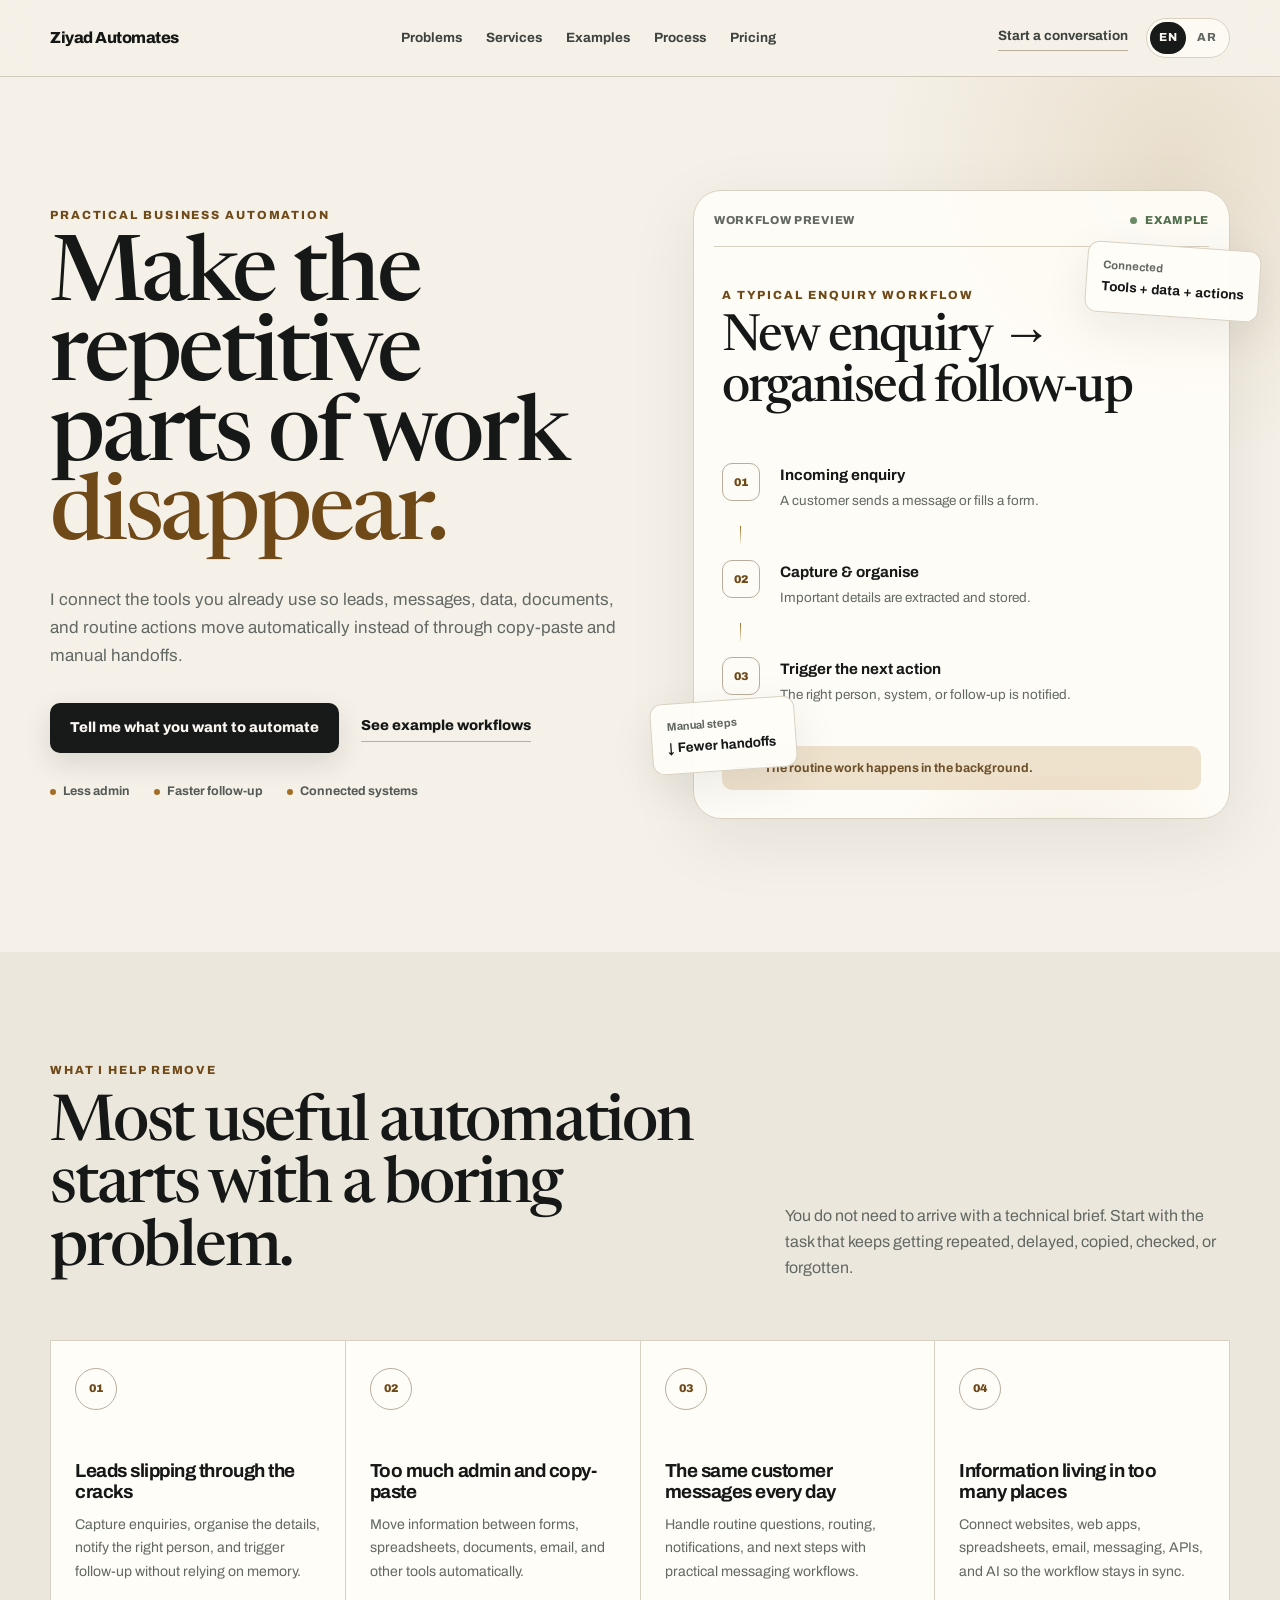
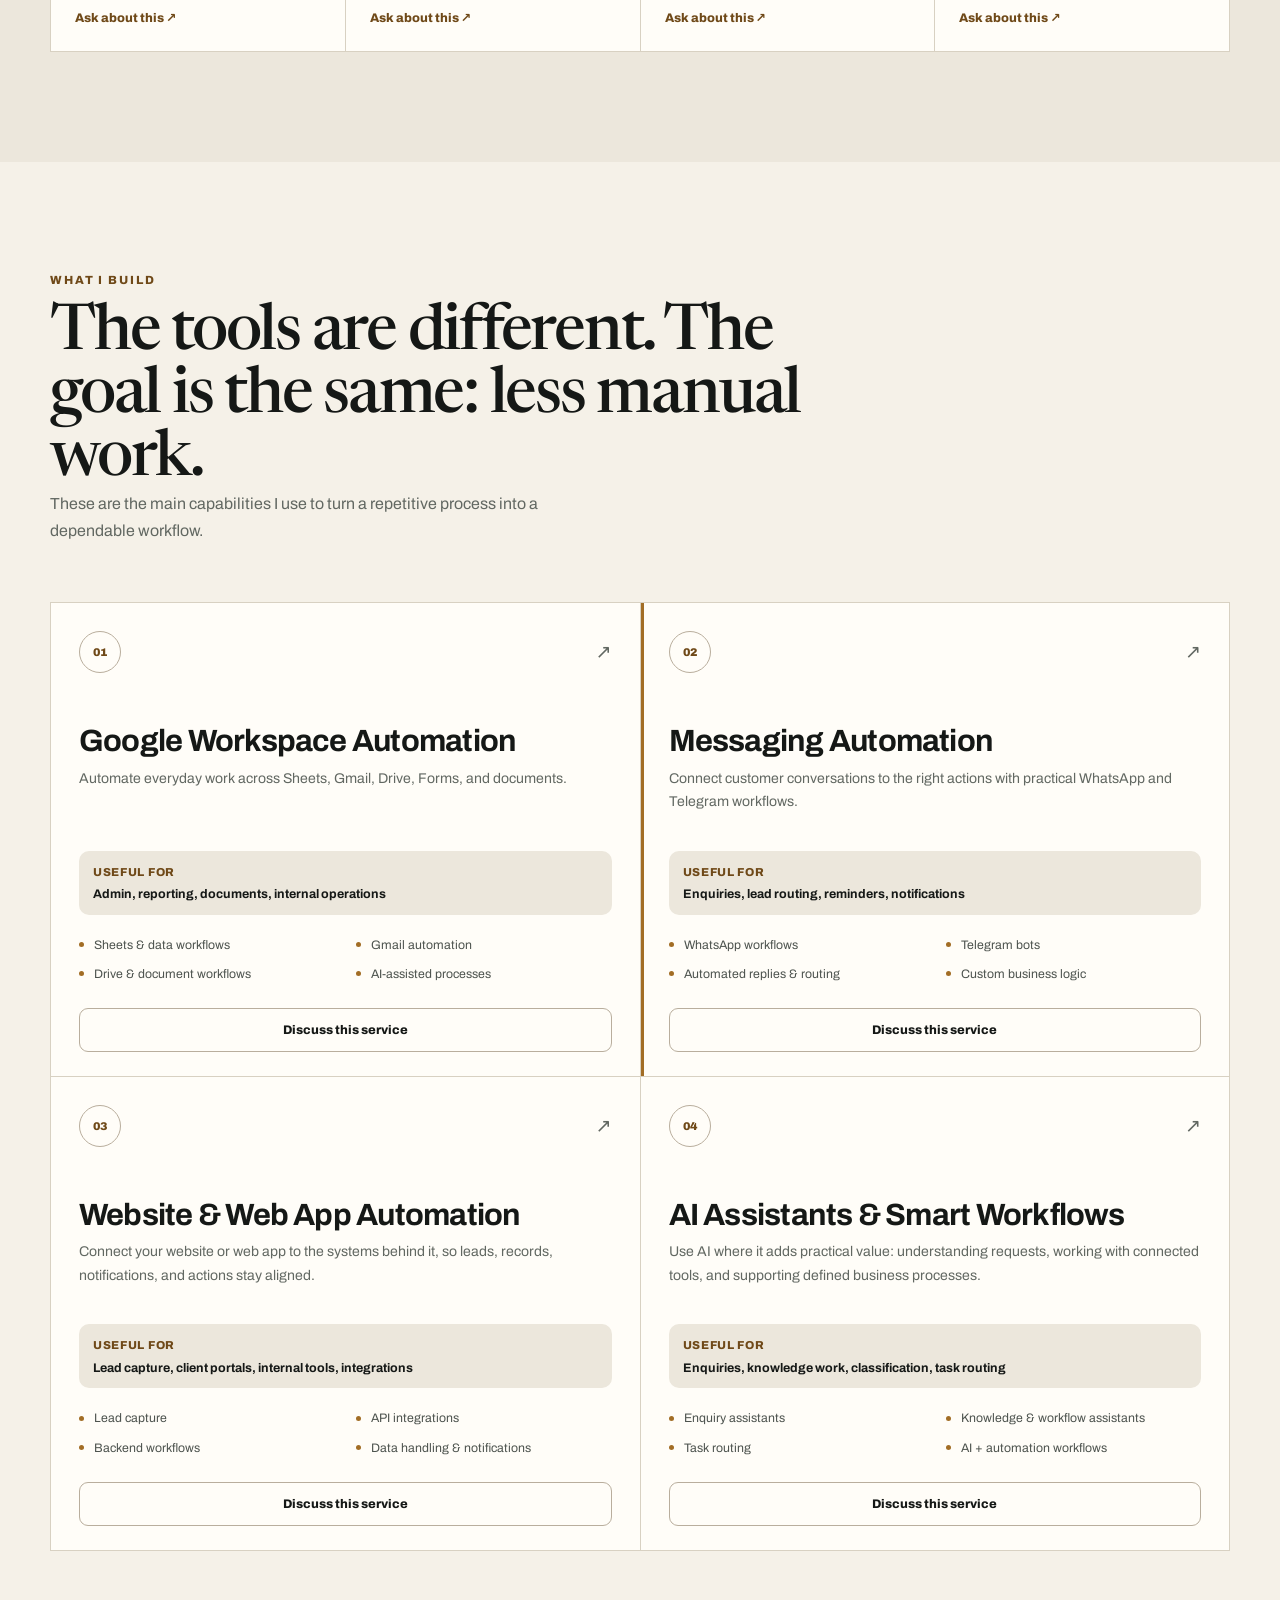
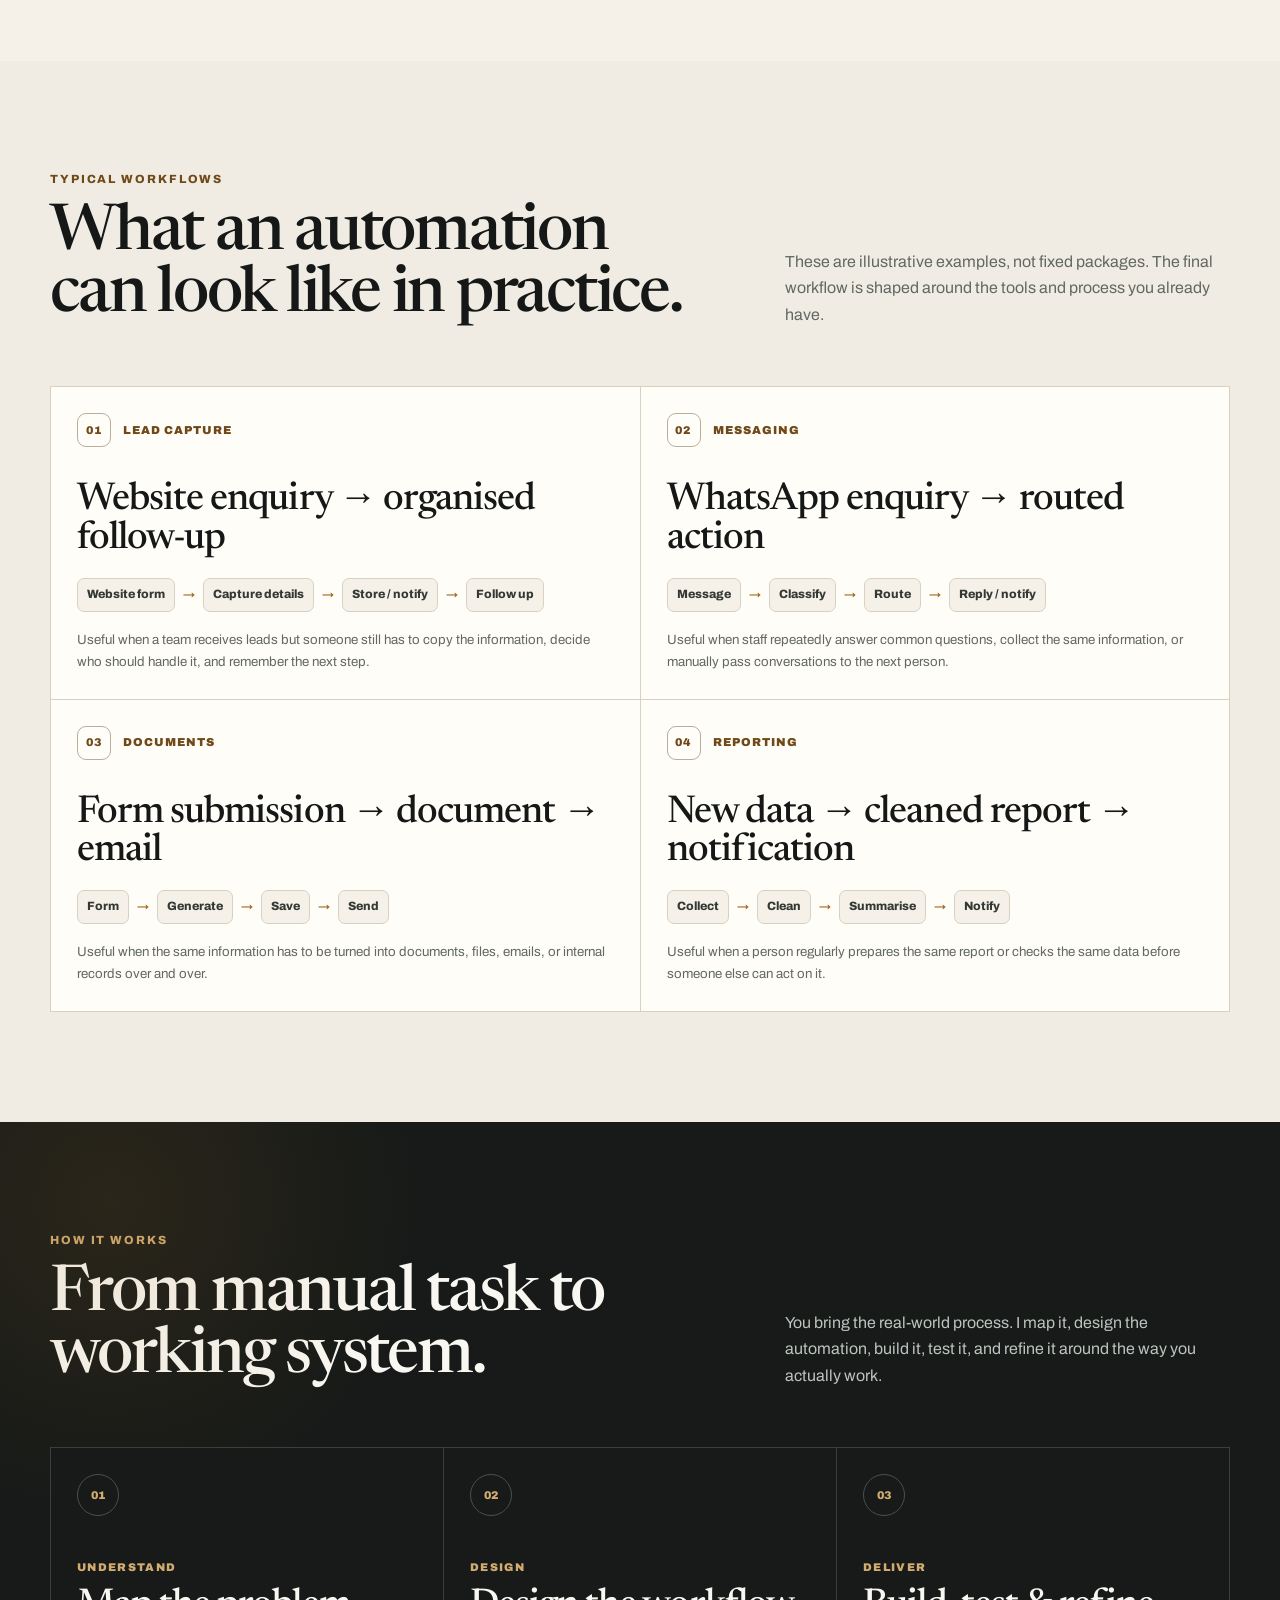
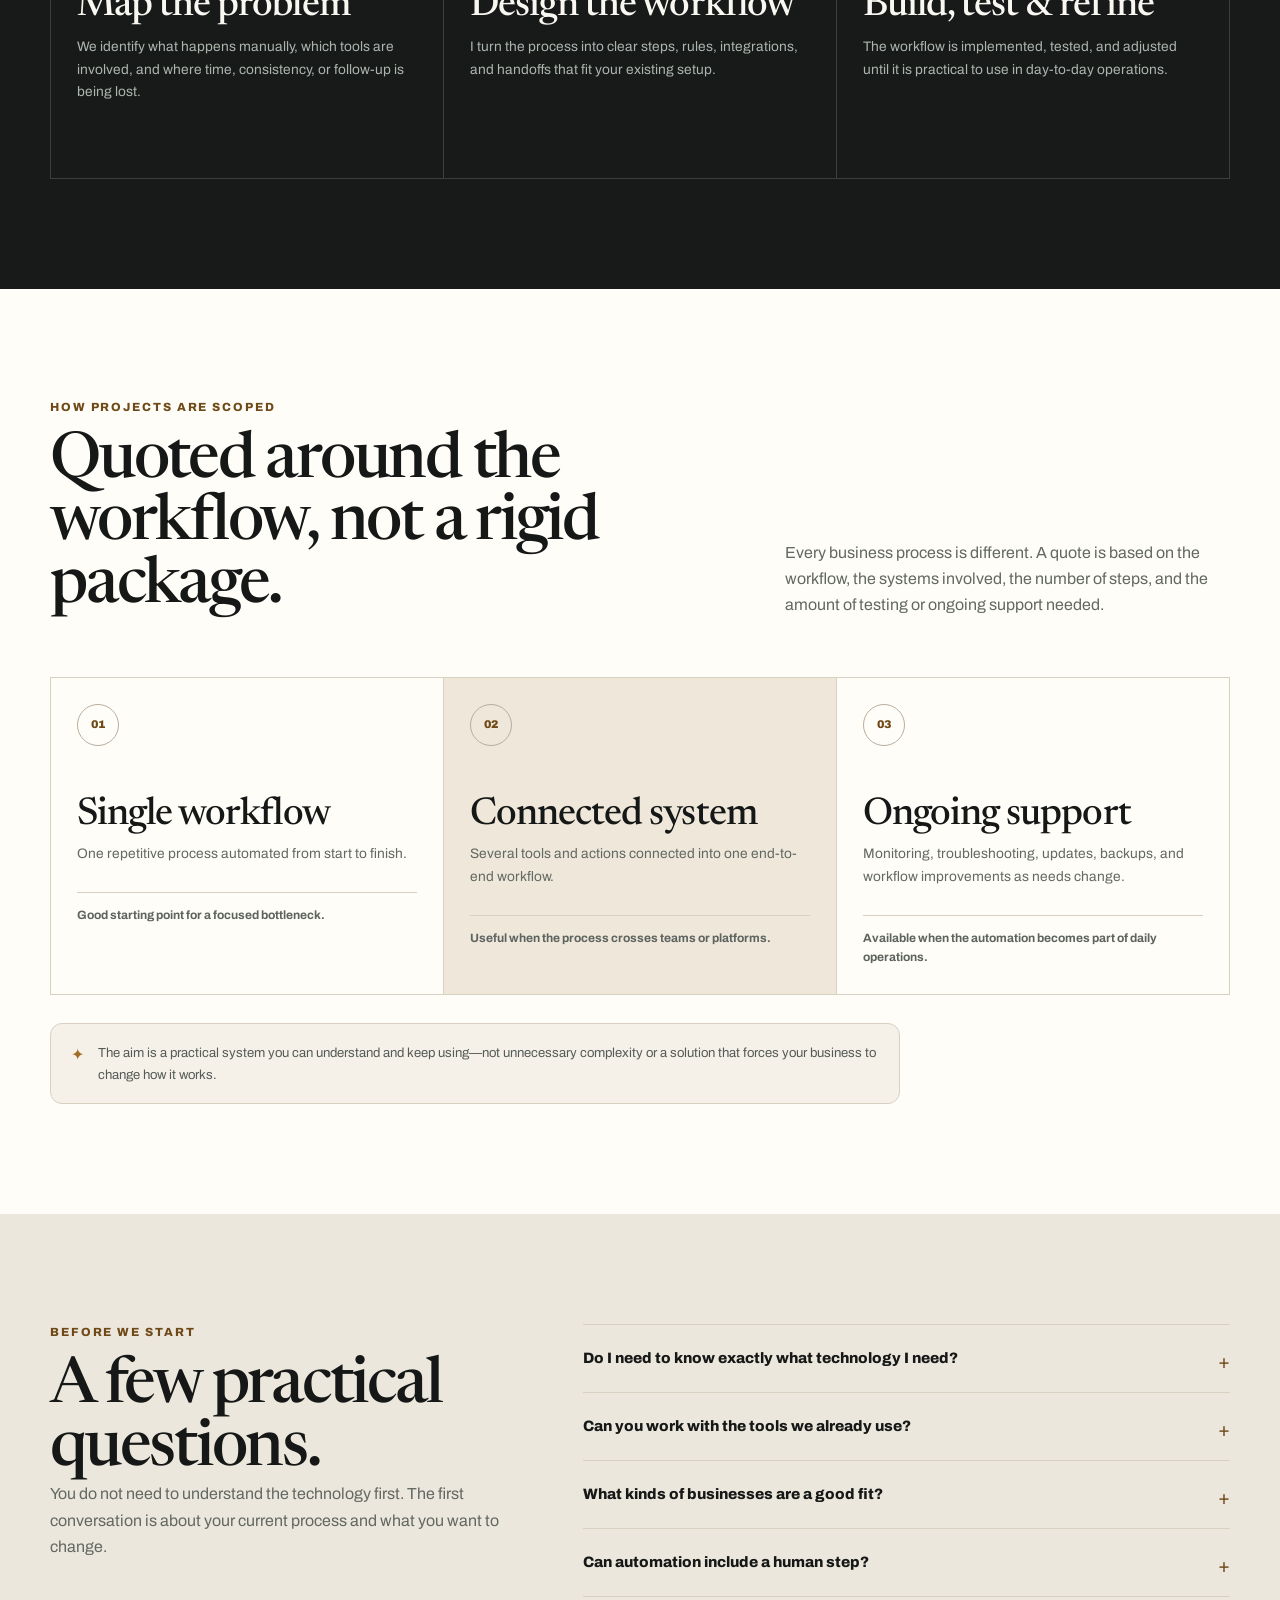
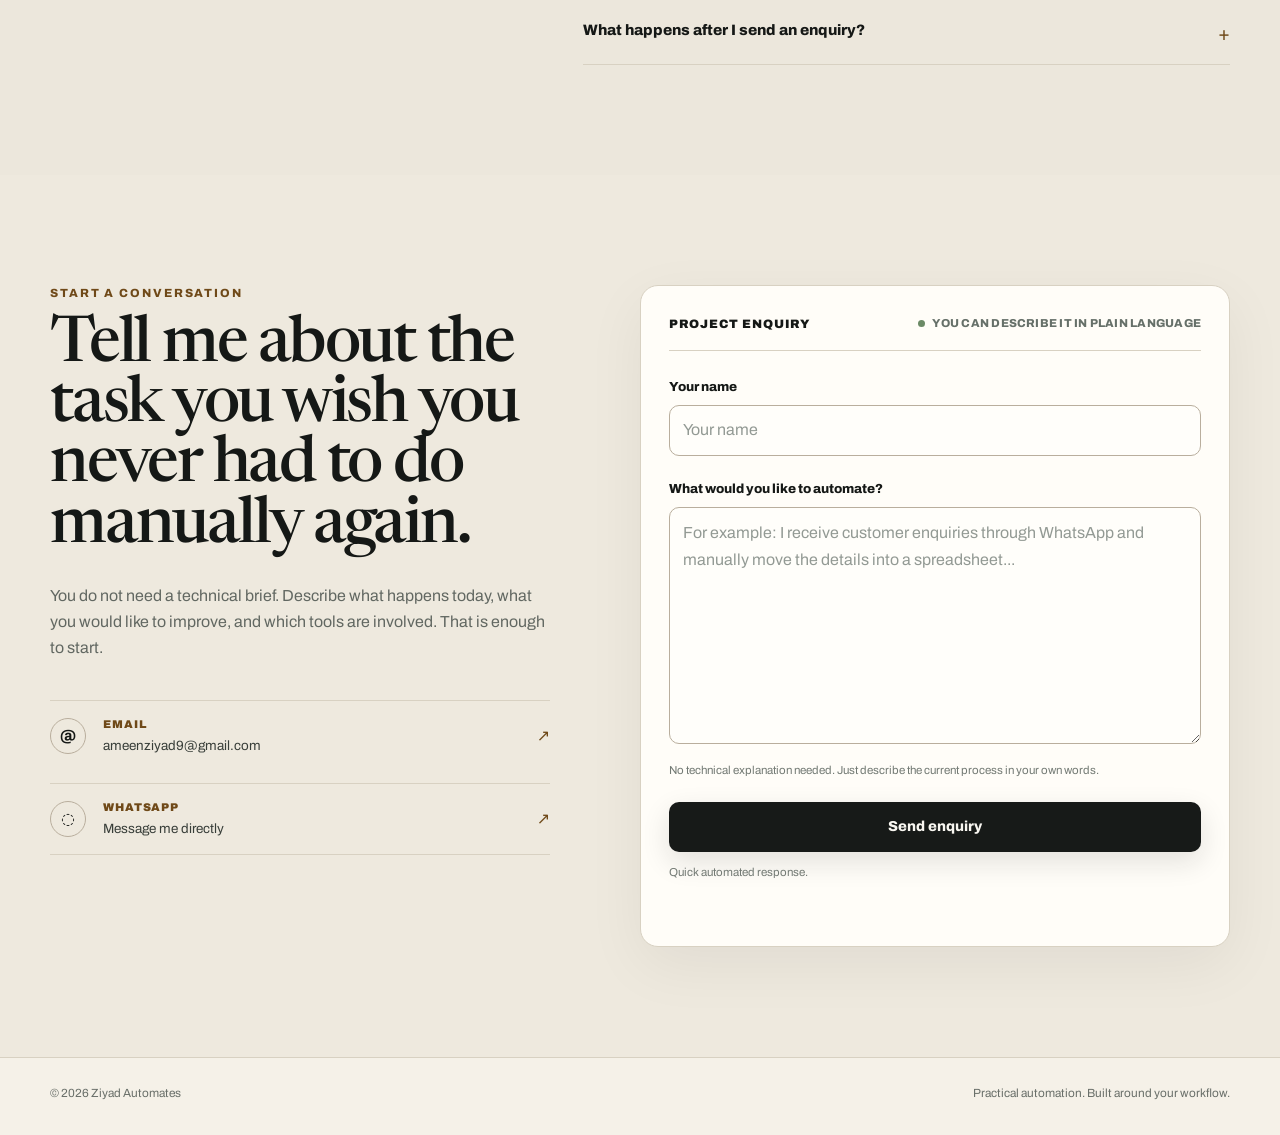
==== commit 75024dac: "another fix for the automated response section" ====
--- a/index.html
+++ b/index.html
@@ -1,438 +1,402 @@
 <!DOCTYPE html>
-<html lang="en" dir="ltr">
+
+<html dir="ltr" lang="en">
 <head>
-    <meta charset="UTF-8">
-    <meta name="viewport" content="width=device-width, initial-scale=1.0">
-    <meta name="description" content="Ziyad Automates builds practical business automations for leads, admin, messaging, websites, Google Workspace, and AI-assisted workflows.">
-    <meta name="theme-color" content="#f5f1e8">
-    <meta property="og:title" content="Ziyad Automates | Practical Business Automation">
-    <meta property="og:description" content="Turn repetitive business work into connected, dependable workflows.">
-    <meta property="og:type" content="website">
-    <title>Ziyad Automates | Practical Business Automation</title>
-    <link rel="preconnect" href="https://fonts.googleapis.com">
-    <link rel="preconnect" href="https://fonts.gstatic.com" crossorigin>
-    <link href="https://fonts.googleapis.com/css2?family=Archivo:wght@400;500;600;700;800&family=Newsreader:opsz,wght@6..72,400;6..72,500;6..72,600;6..72,700&display=swap" rel="stylesheet">
-    <link rel="stylesheet" href="style.css">
-</head>
-<body>
-    <a class="skip-link" href="#main" data-i18n="skipLink">Skip to content</a>
+<meta charset="utf-8"/>
+<meta content="width=device-width, initial-scale=1.0" name="viewport"/>
+<meta content="Ziyad Automates builds practical business automations for leads, admin, messaging, websites, Google Workspace, and AI-assisted workflows." name="description"/>
+<meta content="#f5f1e8" name="theme-color"/>
 
-    <header class="site-header" id="top">
-        <div class="container header-inner">
-            <a href="#top" class="brand" data-i18n="brand" aria-label="Ziyad Automates">Ziyad Automates</a>
 
-            <nav class="site-nav" aria-label="Primary navigation" data-i18n-aria-label="navAria">
-                <a href="#problems" data-i18n="navProblems">Problems</a>
-                <a href="#services" data-i18n="navServices">Services</a>
-                <a href="#examples" data-i18n="navExamples">Examples</a>
-                <a href="#process" data-i18n="navProcess">Process</a>
-                <a href="#pricing" data-i18n="navPricing">Pricing</a>
-            </nav>
 
-            <div class="header-actions">
-                <a href="#contact" class="header-cta" data-i18n="headerCta">Start a conversation</a>
-                <div class="language-toggle" aria-label="Language selection">
-                    <button type="button" class="language-button active" data-language="en" aria-pressed="true">EN</button>
-                    <button type="button" class="language-button" data-language="ar" aria-pressed="false">AR</button>
-                </div>
-            </div>
-        </div>
-    </header>
-
-    <main id="main">
-        <section class="hero">
-            <div class="container hero-grid">
-                <div class="hero-copy">
-                    <p class="eyebrow" data-i18n="heroEyebrow">Practical business automation</p>
-                    <h1 data-i18n="heroTitle">Make the repetitive parts of work <em>disappear.</em></h1>
-                    <p class="hero-text" data-i18n="heroText">I connect the tools you already use so leads, messages, data, documents, and routine actions move automatically instead of through copy-paste and manual handoffs.</p>
-
-                    <div class="hero-actions">
-                        <a href="#contact" class="button button-primary" data-i18n="heroPrimary">Tell me what you want to automate</a>
-                        <a href="#examples" class="text-link" data-i18n="heroSecondary">See example workflows</a>
-                    </div>
-
-                    <div class="hero-points" aria-label="Benefits" data-i18n-aria-label="benefitsAria">
-                        <span data-i18n="heroPoint1">Less admin</span>
-                        <span data-i18n="heroPoint2">Faster follow-up</span>
-                        <span data-i18n="heroPoint3">Connected systems</span>
-                    </div>
-                </div>
-
-                <div class="hero-visual" aria-label="Example automation workflow" data-i18n-aria-label="visualAria">
-                    <div class="workflow-window">
-                        <div class="workflow-topbar">
-                            <span class="workflow-label" data-i18n="visualLabel">Workflow preview</span>
-                            <span class="workflow-status"><span aria-hidden="true"></span><span data-i18n="visualLive">Example</span></span>
-                        </div>
-
-                        <div class="workflow-heading">
-                            <p class="eyebrow" data-i18n="visualEyebrow">A typical enquiry workflow</p>
-                            <h2 data-i18n="visualTitle">New enquiry → organised follow-up</h2>
-                        </div>
-
-                        <div class="workflow-steps">
-                            <article class="workflow-step">
-                                <span class="step-number">01</span>
-                                <div>
-                                    <h3 data-i18n="visualStep1Title">Incoming enquiry</h3>
-                                    <p data-i18n="visualStep1Text">A customer sends a message or fills a form.</p>
-                                </div>
-                            </article>
-                            <div class="workflow-connector" aria-hidden="true"></div>
-                            <article class="workflow-step">
-                                <span class="step-number">02</span>
-                                <div>
-                                    <h3 data-i18n="visualStep2Title">Capture &amp; organise</h3>
-                                    <p data-i18n="visualStep2Text">Important details are extracted and stored.</p>
-                                </div>
-                            </article>
-                            <div class="workflow-connector" aria-hidden="true"></div>
-                            <article class="workflow-step">
-                                <span class="step-number">03</span>
-                                <div>
-                                    <h3 data-i18n="visualStep3Title">Trigger the next action</h3>
-                                    <p data-i18n="visualStep3Text">The right person, system, or follow-up is notified.</p>
-                                </div>
-                            </article>
-                        </div>
-
-                        <div class="workflow-footer">
-                            <span class="workflow-line" aria-hidden="true"></span>
-                            <span data-i18n="visualFooter">The routine work happens in the background.</span>
-                        </div>
-                    </div>
-                    <div class="floating-card floating-card-one">
-                        <span data-i18n="floatOneLabel">Manual steps</span>
-                        <strong data-i18n="floatOneValue">↓ Fewer handoffs</strong>
-                    </div>
-                    <div class="floating-card floating-card-two">
-                        <span data-i18n="floatTwoLabel">Connected</span>
-                        <strong data-i18n="floatTwoValue">Tools + data + actions</strong>
-                    </div>
-                </div>
-            </div>
-        </section>
-
-        <section id="problems" class="section section-soft">
-            <div class="container">
-                <div class="section-heading section-heading-split">
-                    <div>
-                        <p class="eyebrow" data-i18n="problemsEyebrow">What I help remove</p>
-                        <h2 data-i18n="problemsTitle">Most useful automation starts with a boring problem.</h2>
-                    </div>
-                    <p data-i18n="problemsIntro">You do not need to arrive with a technical brief. Start with the task that keeps getting repeated, delayed, copied, checked, or forgotten.</p>
-                </div>
-
-                <div class="problem-grid">
-                    <article class="problem-card">
-                        <span class="problem-index">01</span>
-                        <h3 data-i18n="problem1Title">Leads slipping through the cracks</h3>
-                        <p data-i18n="problem1Text">Capture enquiries, organise the details, notify the right person, and trigger follow-up without relying on memory.</p>
-                        <button class="inline-cta" type="button" data-service="lead" data-i18n="problemCta">Ask about this ↗</button>
-                    </article>
-                    <article class="problem-card">
-                        <span class="problem-index">02</span>
-                        <h3 data-i18n="problem2Title">Too much admin and copy-paste</h3>
-                        <p data-i18n="problem2Text">Move information between forms, spreadsheets, documents, email, and other tools automatically.</p>
-                        <button class="inline-cta" type="button" data-service="admin" data-i18n="problemCta">Ask about this ↗</button>
-                    </article>
-                    <article class="problem-card">
-                        <span class="problem-index">03</span>
-                        <h3 data-i18n="problem3Title">The same customer messages every day</h3>
-                        <p data-i18n="problem3Text">Handle routine questions, routing, notifications, and next steps with practical messaging workflows.</p>
-                        <button class="inline-cta" type="button" data-service="Messaging Automation" data-i18n="problemCta">Ask about this ↗</button>
-                    </article>
-                    <article class="problem-card">
-                        <span class="problem-index">04</span>
-                        <h3 data-i18n="problem4Title">Information living in too many places</h3>
-                        <p data-i18n="problem4Text">Connect websites, web apps, spreadsheets, email, messaging, APIs, and AI so the workflow stays in sync.</p>
-                        <button class="inline-cta" type="button" data-service="systems" data-i18n="problemCta">Ask about this ↗</button>
-                    </article>
-                </div>
-            </div>
-        </section>
-
-        <section id="services" class="section">
-            <div class="container">
-                <div class="section-heading">
-                    <p class="eyebrow" data-i18n="servicesEyebrow">What I build</p>
-                    <h2 data-i18n="servicesTitle">The tools are different. The goal is the same: less manual work.</h2>
-                    <p data-i18n="servicesIntro">These are the main capabilities I use to turn a repetitive process into a dependable workflow.</p>
-                </div>
-
-                <div class="service-grid">
-                    <article class="service-card">
-                        <div class="service-topline"><span class="service-number">01</span><span class="service-symbol" aria-hidden="true">↗</span></div>
-                        <h3 data-i18n="service1Title">Google Workspace Automation</h3>
-                        <p data-i18n="service1Text">Automate everyday work across Sheets, Gmail, Drive, Forms, and documents.</p>
-                        <div class="service-fit"><span data-i18n="fitLabel">Useful for</span><strong data-i18n="service1Fit">Admin, reporting, documents, internal operations</strong></div>
-                        <ul>
-                            <li data-i18n="service1Item1">Sheets &amp; data workflows</li>
-                            <li data-i18n="service1Item2">Gmail automation</li>
-                            <li data-i18n="service1Item3">Drive &amp; document workflows</li>
-                            <li data-i18n="service1Item4">AI-assisted processes</li>
-                        </ul>
-                        <button class="service-cta" type="button" data-service="Google Workspace Automation" data-i18n="serviceCta">Discuss this service</button>
-                    </article>
-
-                    <article class="service-card service-card-accent">
-                        <div class="service-topline"><span class="service-number">02</span><span class="service-symbol" aria-hidden="true">↗</span></div>
-                        <h3 data-i18n="service2Title">Messaging Automation</h3>
-                        <p data-i18n="service2Text">Connect customer conversations to the right actions with practical WhatsApp and Telegram workflows.</p>
-                        <div class="service-fit"><span data-i18n="fitLabel">Useful for</span><strong data-i18n="service2Fit">Enquiries, lead routing, reminders, notifications</strong></div>
-                        <ul>
-                            <li data-i18n="service2Item1">WhatsApp workflows</li>
-                            <li data-i18n="service2Item2">Telegram bots</li>
-                            <li data-i18n="service2Item3">Automated replies &amp; routing</li>
-                            <li data-i18n="service2Item4">Custom business logic</li>
-                        </ul>
-                        <button class="service-cta" type="button" data-service="Messaging Automation" data-i18n="serviceCta">Discuss this service</button>
-                    </article>
-
-                    <article class="service-card">
-                        <div class="service-topline"><span class="service-number">03</span><span class="service-symbol" aria-hidden="true">↗</span></div>
-                        <h3 data-i18n="service3Title">Website &amp; Web App Automation</h3>
-                        <p data-i18n="service3Text">Connect your website or web app to the systems behind it, so leads, records, notifications, and actions stay aligned.</p>
-                        <div class="service-fit"><span data-i18n="fitLabel">Useful for</span><strong data-i18n="service3Fit">Lead capture, client portals, internal tools, integrations</strong></div>
-                        <ul>
-                            <li data-i18n="service3Item1">Lead capture</li>
-                            <li data-i18n="service3Item2">API integrations</li>
-                            <li data-i18n="service3Item3">Backend workflows</li>
-                            <li data-i18n="service3Item4">Data handling &amp; notifications</li>
-                        </ul>
-                        <button class="service-cta" type="button" data-service="Website & Web App Automation" data-i18n="serviceCta">Discuss this service</button>
-                    </article>
-
-                    <article class="service-card">
-                        <div class="service-topline"><span class="service-number">04</span><span class="service-symbol" aria-hidden="true">↗</span></div>
-                        <h3 data-i18n="service4Title">AI Assistants &amp; Smart Workflows</h3>
-                        <p data-i18n="service4Text">Use AI where it adds practical value: understanding requests, working with connected tools, and supporting defined business processes.</p>
-                        <div class="service-fit"><span data-i18n="fitLabel">Useful for</span><strong data-i18n="service4Fit">Enquiries, knowledge work, classification, task routing</strong></div>
-                        <ul>
-                            <li data-i18n="service4Item1">Enquiry assistants</li>
-                            <li data-i18n="service4Item2">Knowledge &amp; workflow assistants</li>
-                            <li data-i18n="service4Item3">Task routing</li>
-                            <li data-i18n="service4Item4">AI + automation workflows</li>
-                        </ul>
-                        <button class="service-cta" type="button" data-service="AI Assistants & Smart Workflows" data-i18n="serviceCta">Discuss this service</button>
-                    </article>
-                </div>
-            </div>
-        </section>
-
-        <section id="examples" class="section examples-section">
-            <div class="container">
-                <div class="section-heading section-heading-split">
-                    <div>
-                        <p class="eyebrow" data-i18n="examplesEyebrow">Typical workflows</p>
-                        <h2 data-i18n="examplesTitle">What an automation can look like in practice.</h2>
-                    </div>
-                    <p data-i18n="examplesIntro">These are illustrative examples, not fixed packages. The final workflow is shaped around the tools and process you already have.</p>
-                </div>
-
-                <div class="examples-grid">
-                    <article class="example-card">
-                        <div class="example-heading"><span class="example-icon">01</span><span data-i18n="example1Tag">Lead capture</span></div>
-                        <h3 data-i18n="example1Title">Website enquiry → organised follow-up</h3>
-                        <div class="flow-list">
-                            <span data-i18n="example1Step1">Website form</span><b>→</b><span data-i18n="example1Step2">Capture details</span><b>→</b><span data-i18n="example1Step3">Store / notify</span><b>→</b><span data-i18n="example1Step4">Follow up</span>
-                        </div>
-                        <p data-i18n="example1Text">Useful when a team receives leads but someone still has to copy the information, decide who should handle it, and remember the next step.</p>
-                    </article>
-
-                    <article class="example-card">
-                        <div class="example-heading"><span class="example-icon">02</span><span data-i18n="example2Tag">Messaging</span></div>
-                        <h3 data-i18n="example2Title">WhatsApp enquiry → routed action</h3>
-                        <div class="flow-list">
-                            <span data-i18n="example2Step1">Message</span><b>→</b><span data-i18n="example2Step2">Classify</span><b>→</b><span data-i18n="example2Step3">Route</span><b>→</b><span data-i18n="example2Step4">Reply / notify</span>
-                        </div>
-                        <p data-i18n="example2Text">Useful when staff repeatedly answer common questions, collect the same information, or manually pass conversations to the next person.</p>
-                    </article>
-
-                    <article class="example-card">
-                        <div class="example-heading"><span class="example-icon">03</span><span data-i18n="example3Tag">Documents</span></div>
-                        <h3 data-i18n="example3Title">Form submission → document → email</h3>
-                        <div class="flow-list">
-                            <span data-i18n="example3Step1">Form</span><b>→</b><span data-i18n="example3Step2">Generate</span><b>→</b><span data-i18n="example3Step3">Save</span><b>→</b><span data-i18n="example3Step4">Send</span>
-                        </div>
-                        <p data-i18n="example3Text">Useful when the same information has to be turned into documents, files, emails, or internal records over and over.</p>
-                    </article>
-
-                    <article class="example-card">
-                        <div class="example-heading"><span class="example-icon">04</span><span data-i18n="example4Tag">Reporting</span></div>
-                        <h3 data-i18n="example4Title">New data → cleaned report → notification</h3>
-                        <div class="flow-list">
-                            <span data-i18n="example4Step1">Collect</span><b>→</b><span data-i18n="example4Step2">Clean</span><b>→</b><span data-i18n="example4Step3">Summarise</span><b>→</b><span data-i18n="example4Step4">Notify</span>
-                        </div>
-                        <p data-i18n="example4Text">Useful when a person regularly prepares the same report or checks the same data before someone else can act on it.</p>
-                    </article>
-                </div>
-            </div>
-        </section>
-
-        <section id="process" class="section section-dark process-section">
-            <div class="container">
-                <div class="section-heading dark-heading section-heading-split">
-                    <div>
-                        <p class="eyebrow" data-i18n="processEyebrow">How it works</p>
-                        <h2 data-i18n="processTitle">From manual task to working system.</h2>
-                    </div>
-                    <p data-i18n="processIntro">You bring the real-world process. I map it, design the automation, build it, test it, and refine it around the way you actually work.</p>
-                </div>
-
-                <div class="process-grid">
-                    <article class="process-step">
-                        <span class="process-number">01</span>
-                        <span class="process-tag" data-i18n="process1Tag">Understand</span>
-                        <h3 data-i18n="process1Title">Map the problem</h3>
-                        <p data-i18n="process1Text">We identify what happens manually, which tools are involved, and where time, consistency, or follow-up is being lost.</p>
-                    </article>
-                    <article class="process-step">
-                        <span class="process-number">02</span>
-                        <span class="process-tag" data-i18n="process2Tag">Design</span>
-                        <h3 data-i18n="process2Title">Design the workflow</h3>
-                        <p data-i18n="process2Text">I turn the process into clear steps, rules, integrations, and handoffs that fit your existing setup.</p>
-                    </article>
-                    <article class="process-step">
-                        <span class="process-number">03</span>
-                        <span class="process-tag" data-i18n="process3Tag">Deliver</span>
-                        <h3 data-i18n="process3Title">Build, test &amp; refine</h3>
-                        <p data-i18n="process3Text">The workflow is implemented, tested, and adjusted until it is practical to use in day-to-day operations.</p>
-                    </article>
-                </div>
-            </div>
-        </section>
-
-        <section id="pricing" class="section pricing-section">
-            <div class="container">
-                <div class="section-heading section-heading-split">
-                    <div>
-                        <p class="eyebrow" data-i18n="pricingEyebrow">How projects are scoped</p>
-                        <h2 data-i18n="pricingTitle">Quoted around the workflow, not a rigid package.</h2>
-                    </div>
-                    <p data-i18n="pricingIntro">Every business process is different. A quote is based on the workflow, the systems involved, the number of steps, and the amount of testing or ongoing support needed.</p>
-                </div>
-
-                <div class="engagement-grid">
-                    <article class="engagement-card">
-                        <span class="engagement-number">01</span>
-                        <h3 data-i18n="engagement1Title">Single workflow</h3>
-                        <p data-i18n="engagement1Text">One repetitive process automated from start to finish.</p>
-                        <span class="engagement-use" data-i18n="engagement1Use">Good starting point for a focused bottleneck.</span>
-                    </article>
-                    <article class="engagement-card engagement-card-featured">
-                        <span class="engagement-number">02</span>
-                        <h3 data-i18n="engagement2Title">Connected system</h3>
-                        <p data-i18n="engagement2Text">Several tools and actions connected into one end-to-end workflow.</p>
-                        <span class="engagement-use" data-i18n="engagement2Use">Useful when the process crosses teams or platforms.</span>
-                    </article>
-                    <article class="engagement-card">
-                        <span class="engagement-number">03</span>
-                        <h3 data-i18n="engagement3Title">Ongoing support</h3>
-                        <p data-i18n="engagement3Text">Monitoring, troubleshooting, updates, backups, and workflow improvements as needs change.</p>
-                        <span class="engagement-use" data-i18n="engagement3Use">Available when the automation becomes part of daily operations.</span>
-                    </article>
-                </div>
-
-                <div class="pricing-note">
-                    <span class="note-mark" aria-hidden="true">✦</span>
-                    <p data-i18n="pricingNote">The aim is a practical system you can understand and keep using—not unnecessary complexity or a solution that forces your business to change how it works.</p>
-                </div>
-            </div>
-        </section>
-
-        <section id="faq" class="section section-soft faq-section">
-            <div class="container faq-layout">
-                <div class="section-heading">
-                    <p class="eyebrow" data-i18n="faqEyebrow">Before we start</p>
-                    <h2 data-i18n="faqTitle">A few practical questions.</h2>
-                    <p data-i18n="faqIntro">You do not need to understand the technology first. The first conversation is about your current process and what you want to change.</p>
-                </div>
-
-                <div class="faq-list">
-                    <details>
-                        <summary data-i18n="faq1Q">Do I need to know exactly what technology I need?</summary>
-                        <p data-i18n="faq1A">No. Explain the current process and the result you want. The technical approach can be worked out from there.</p>
-                    </details>
-                    <details>
-                        <summary data-i18n="faq2Q">Can you work with the tools we already use?</summary>
-                        <p data-i18n="faq2A">That is the starting point. The goal is usually to connect the tools already in place before introducing unnecessary new software.</p>
-                    </details>
-                    <details>
-                        <summary data-i18n="faq3Q">What kinds of businesses are a good fit?</summary>
-                        <p data-i18n="faq3A">Businesses with recurring admin, enquiries, data handling, document work, reporting, or customer messaging are often a natural fit for workflow automation.</p>
-                    </details>
-                    <details>
-                        <summary data-i18n="faq4Q">Can automation include a human step?</summary>
-                        <p data-i18n="faq4A">Yes. Good automation does not have to remove people from the process. It can prepare information, route work, ask for approval, and leave the final decision with a person.</p>
-                    </details>
-                    <details>
-                        <summary data-i18n="faq5Q">What happens after I send an enquiry?</summary>
-                        <p data-i18n="faq5A">I review the process you described, clarify the important details, and use that conversation to determine whether there is a sensible automation to build.</p>
-                    </details>
-                </div>
-            </div>
-        </section>
-
-        <section id="contact" class="section contact-section">
-            <div class="container contact-layout">
-                <div class="contact-intro">
-                    <p class="eyebrow" data-i18n="contactEyebrow">Start a conversation</p>
-                    <h2 data-i18n="contactTitle">Tell me about the task you wish you never had to do manually again.</h2>
-                    <p data-i18n="contactIntro">You do not need a technical brief. Describe what happens today, what you would like to improve, and which tools are involved. That is enough to start.</p>
-
-                    <div class="contact-links">
-                        <a href="mailto:ameenziyad9@gmail.com" class="contact-link">
-                            <span class="contact-icon" aria-hidden="true">@</span>
-                            <span class="contact-link-copy">
-                                <span class="contact-label" data-i18n="emailLabel">Email</span>
-                                <span>ameenziyad9@gmail.com</span>
-                            </span>
-                            <span class="contact-link-arrow" aria-hidden="true">↗</span>
-                        </a>
-                        <a href="https://wa.me/601153152511" target="_blank" rel="noopener noreferrer" class="contact-link" aria-label="Open WhatsApp" data-i18n-aria-label="whatsappAria" title="WhatsApp" data-i18n-title="whatsappTitle">
-                            <span class="contact-icon whatsapp-mark" aria-hidden="true">◌</span>
-                            <span class="contact-link-copy">
-                                <span class="contact-label" data-i18n="whatsappLabel">WhatsApp</span>
-                                <span data-i18n="whatsappNote">Message me directly</span>
-                            </span>
-                            <span class="contact-link-arrow" aria-hidden="true">↗</span>
-                        </a>
-                    </div>
-                </div>
-
-                <div class="contact-card">
-                    <div class="contact-card-top">
-                        <span class="contact-card-label" data-i18n="formEyebrow">Project enquiry</span>
-                        <span class="contact-card-status"><span aria-hidden="true"></span><span data-i18n="formStatus">You can describe it in plain language</span></span>
-                    </div>
-
-                    <form id="contactForm" novalidate>
-                        <div class="form-group">
-                            <label for="name" data-i18n="nameLabel">Your name</label>
-                            <input type="text" id="name" name="name" maxlength="100" autocomplete="name" required placeholder="Your name" data-i18n-placeholder="namePlaceholder">
-                        </div>
-                        <div class="form-group">
-                            <label for="message" data-i18n="messageLabel">What would you like to automate?</label>
-                            <textarea id="message" name="message" rows="8" maxlength="5000" required placeholder="For example: I receive customer enquiries through WhatsApp and manually move the details into a spreadsheet..." data-i18n-placeholder="messagePlaceholder"></textarea>
-                            <p class="field-hint" data-i18n="fieldHint">No technical explanation needed. Just describe the current process in your own words.</p>
-                        </div>
-                        <button type="submit" id="submitButton" class="button button-primary button-full" data-i18n="submitButton">Send enquiry</button>
-                        <p id="responseMessage" class="response-message" aria-live="polite"></p>
-                    </form>
-                </div>
-            </div>
-        </section>
-    </main>
-
-    <footer class="site-footer">
-        <div class="container footer-inner">
-            <p>© <span id="currentYear"></span> <span data-i18n="brand">Ziyad Automates</span></p>
-            <p data-i18n="footerTagline">Practical automation. Built around your workflow.</p>
-        </div>
-    </footer>
-
-    <script src="script.js" defer></script>
+<title>Ziyad Automates | Practical Business Automation</title>
+<link href="https://fonts.googleapis.com" rel="preconnect"/>
+<link crossorigin="" href="https://fonts.gstatic.com" rel="preconnect"/>
+<link href="https://fonts.googleapis.com/css2?family=Archivo:wght@400;500;600;700;800&amp;family=Newsreader:opsz,wght@6..72,400;6..72,500;6..72,600;6..72,700&amp;display=swap" rel="stylesheet"/>
+<link href="/style.css" rel="stylesheet"/>
+<link href="https://ziyad-automates.com/" rel="canonical"/><link href="https://ziyad-automates.com/" hreflang="en" rel="alternate"/><link href="https://ziyad-automates.com/ar/" hreflang="ar" rel="alternate"/><link href="https://ziyad-automates.com/" hreflang="x-default" rel="alternate"/><meta content="Ziyad Automates | Practical Business Automation" property="og:title"/><meta content="Ziyad Automates builds practical business automations for leads, admin, messaging, websites, Google Workspace, and AI-assisted workflows." property="og:description"/><meta content="website" property="og:type"/><meta content="https://ziyad-automates.com/" property="og:url"/><meta content="en_US" property="og:locale"/><meta content="ar_AR" property="og:locale:alternate"/><meta content="Ziyad Automates" property="og:site_name"/><meta content="summary" name="twitter:card"/><meta content="Ziyad Automates | Practical Business Automation" name="twitter:title"/><meta content="Ziyad Automates builds practical business automations for leads, admin, messaging, websites, Google Workspace, and AI-assisted workflows." name="twitter:description"/><script type="application/ld+json">{"@context":"https://schema.org","@type":"WebSite","name":"Ziyad Automates","url":"https://ziyad-automates.com/","inLanguage":"en","description":"Ziyad Automates builds practical business automations for leads, admin, messaging, websites, Google Workspace, and AI-assisted workflows."}</script></head>
+<body dir="ltr">
+<a class="skip-link" href="#main">Skip to content</a>
+<header class="site-header" id="top">
+<div class="container header-inner">
+<a aria-label="Ziyad Automates" class="brand" href="/">Ziyad Automates</a>
+<nav aria-label="Primary navigation" class="site-nav">
+<a href="#problems">Problems</a>
+<a href="#services">Services</a>
+<a href="#examples">Examples</a>
+<a href="#process">Process</a>
+<a href="#pricing">Pricing</a>
+</nav>
+<div class="header-actions">
+<a class="header-cta" href="#contact">Start a conversation</a>
+<div aria-label="Language selection" class="language-toggle"><a aria-current="page" aria-label="English" class="language-button active" href="/">EN</a><a aria-label="العربية" class="language-button" href="/ar/">AR</a></div>
+</div>
+</div>
+</header>
+<main id="main">
+<section class="hero">
+<div class="container hero-grid">
+<div class="hero-copy">
+<p class="eyebrow">Practical business automation</p>
+<h1>Make the repetitive parts of work <em>disappear.</em></h1>
+<p class="hero-text">I connect the tools you already use so leads, messages, data, documents, and routine actions move automatically instead of through copy-paste and manual handoffs.</p>
+<div class="hero-actions">
+<a class="button button-primary" href="#contact">Tell me what you want to automate</a>
+<a class="text-link" href="#examples">See example workflows</a>
+</div>
+<div aria-label="Benefits" class="hero-points">
+<span>Less admin</span>
+<span>Faster follow-up</span>
+<span>Connected systems</span>
+</div>
+</div>
+<div aria-label="Example automation workflow" class="hero-visual">
+<div class="workflow-window">
+<div class="workflow-topbar">
+<span class="workflow-label">Workflow preview</span>
+<span class="workflow-status"><span aria-hidden="true"></span><span>Example</span></span>
+</div>
+<div class="workflow-heading">
+<p class="eyebrow">A typical enquiry workflow</p>
+<h2>New enquiry → organised follow-up</h2>
+</div>
+<div class="workflow-steps">
+<article class="workflow-step">
+<span class="step-number">01</span>
+<div>
+<h3>Incoming enquiry</h3>
+<p>A customer sends a message or fills a form.</p>
+</div>
+</article>
+<div aria-hidden="true" class="workflow-connector"></div>
+<article class="workflow-step">
+<span class="step-number">02</span>
+<div>
+<h3>Capture &amp; organise</h3>
+<p>Important details are extracted and stored.</p>
+</div>
+</article>
+<div aria-hidden="true" class="workflow-connector"></div>
+<article class="workflow-step">
+<span class="step-number">03</span>
+<div>
+<h3>Trigger the next action</h3>
+<p>The right person, system, or follow-up is notified.</p>
+</div>
+</article>
+</div>
+<div class="workflow-footer">
+<span aria-hidden="true" class="workflow-line"></span>
+<span>The routine work happens in the background.</span>
+</div>
+</div>
+<div class="floating-card floating-card-one">
+<span>Manual steps</span>
+<strong>↓ Fewer handoffs</strong>
+</div>
+<div class="floating-card floating-card-two">
+<span>Connected</span>
+<strong>Tools + data + actions</strong>
+</div>
+</div>
+</div>
+</section>
+<section class="section section-soft" id="problems">
+<div class="container">
+<div class="section-heading section-heading-split">
+<div>
+<p class="eyebrow">What I help remove</p>
+<h2>Most useful automation starts with a boring problem.</h2>
+</div>
+<p>You do not need to arrive with a technical brief. Start with the task that keeps getting repeated, delayed, copied, checked, or forgotten.</p>
+</div>
+<div class="problem-grid">
+<article class="problem-card">
+<span class="problem-index">01</span>
+<h3>Leads slipping through the cracks</h3>
+<p>Capture enquiries, organise the details, notify the right person, and trigger follow-up without relying on memory.</p>
+<button class="inline-cta" data-service="lead" type="button">Ask about this ↗</button>
+</article>
+<article class="problem-card">
+<span class="problem-index">02</span>
+<h3>Too much admin and copy-paste</h3>
+<p>Move information between forms, spreadsheets, documents, email, and other tools automatically.</p>
+<button class="inline-cta" data-service="admin" type="button">Ask about this ↗</button>
+</article>
+<article class="problem-card">
+<span class="problem-index">03</span>
+<h3>The same customer messages every day</h3>
+<p>Handle routine questions, routing, notifications, and next steps with practical messaging workflows.</p>
+<button class="inline-cta" data-service="Messaging Automation" type="button">Ask about this ↗</button>
+</article>
+<article class="problem-card">
+<span class="problem-index">04</span>
+<h3>Information living in too many places</h3>
+<p>Connect websites, web apps, spreadsheets, email, messaging, APIs, and AI so the workflow stays in sync.</p>
+<button class="inline-cta" data-service="systems" type="button">Ask about this ↗</button>
+</article>
+</div>
+</div>
+</section>
+<section class="section" id="services">
+<div class="container">
+<div class="section-heading">
+<p class="eyebrow">What I build</p>
+<h2>The tools are different. The goal is the same: less manual work.</h2>
+<p>These are the main capabilities I use to turn a repetitive process into a dependable workflow.</p>
+</div>
+<div class="service-grid">
+<article class="service-card">
+<div class="service-topline"><span class="service-number">01</span><span aria-hidden="true" class="service-symbol">↗</span></div>
+<h3>Google Workspace Automation</h3>
+<p>Automate everyday work across Sheets, Gmail, Drive, Forms, and documents.</p>
+<div class="service-fit"><span>Useful for</span><strong>Admin, reporting, documents, internal operations</strong></div>
+<ul>
+<li>Sheets &amp; data workflows</li>
+<li>Gmail automation</li>
+<li>Drive &amp; document workflows</li>
+<li>AI-assisted processes</li>
+</ul>
+<button class="service-cta" data-service="Google Workspace Automation" type="button">Discuss this service</button>
+</article>
+<article class="service-card service-card-accent">
+<div class="service-topline"><span class="service-number">02</span><span aria-hidden="true" class="service-symbol">↗</span></div>
+<h3>Messaging Automation</h3>
+<p>Connect customer conversations to the right actions with practical WhatsApp and Telegram workflows.</p>
+<div class="service-fit"><span>Useful for</span><strong>Enquiries, lead routing, reminders, notifications</strong></div>
+<ul>
+<li>WhatsApp workflows</li>
+<li>Telegram bots</li>
+<li>Automated replies &amp; routing</li>
+<li>Custom business logic</li>
+</ul>
+<button class="service-cta" data-service="Messaging Automation" type="button">Discuss this service</button>
+</article>
+<article class="service-card">
+<div class="service-topline"><span class="service-number">03</span><span aria-hidden="true" class="service-symbol">↗</span></div>
+<h3>Website &amp; Web App Automation</h3>
+<p>Connect your website or web app to the systems behind it, so leads, records, notifications, and actions stay aligned.</p>
+<div class="service-fit"><span>Useful for</span><strong>Lead capture, client portals, internal tools, integrations</strong></div>
+<ul>
+<li>Lead capture</li>
+<li>API integrations</li>
+<li>Backend workflows</li>
+<li>Data handling &amp; notifications</li>
+</ul>
+<button class="service-cta" data-service="Website &amp; Web App Automation" type="button">Discuss this service</button>
+</article>
+<article class="service-card">
+<div class="service-topline"><span class="service-number">04</span><span aria-hidden="true" class="service-symbol">↗</span></div>
+<h3>AI Assistants &amp; Smart Workflows</h3>
+<p>Use AI where it adds practical value: understanding requests, working with connected tools, and supporting defined business processes.</p>
+<div class="service-fit"><span>Useful for</span><strong>Enquiries, knowledge work, classification, task routing</strong></div>
+<ul>
+<li>Enquiry assistants</li>
+<li>Knowledge &amp; workflow assistants</li>
+<li>Task routing</li>
+<li>AI + automation workflows</li>
+</ul>
+<button class="service-cta" data-service="AI Assistants &amp; Smart Workflows" type="button">Discuss this service</button>
+</article>
+</div>
+</div>
+</section>
+<section class="section examples-section" id="examples">
+<div class="container">
+<div class="section-heading section-heading-split">
+<div>
+<p class="eyebrow">Typical workflows</p>
+<h2>What an automation can look like in practice.</h2>
+</div>
+<p>These are illustrative examples, not fixed packages. The final workflow is shaped around the tools and process you already have.</p>
+</div>
+<div class="examples-grid">
+<article class="example-card">
+<div class="example-heading"><span class="example-icon">01</span><span>Lead capture</span></div>
+<h3>Website enquiry → organised follow-up</h3>
+<div class="flow-list">
+<span>Website form</span><b>→</b><span>Capture details</span><b>→</b><span>Store / notify</span><b>→</b><span>Follow up</span>
+</div>
+<p>Useful when a team receives leads but someone still has to copy the information, decide who should handle it, and remember the next step.</p>
+</article>
+<article class="example-card">
+<div class="example-heading"><span class="example-icon">02</span><span>Messaging</span></div>
+<h3>WhatsApp enquiry → routed action</h3>
+<div class="flow-list">
+<span>Message</span><b>→</b><span>Classify</span><b>→</b><span>Route</span><b>→</b><span>Reply / notify</span>
+</div>
+<p>Useful when staff repeatedly answer common questions, collect the same information, or manually pass conversations to the next person.</p>
+</article>
+<article class="example-card">
+<div class="example-heading"><span class="example-icon">03</span><span>Documents</span></div>
+<h3>Form submission → document → email</h3>
+<div class="flow-list">
+<span>Form</span><b>→</b><span>Generate</span><b>→</b><span>Save</span><b>→</b><span>Send</span>
+</div>
+<p>Useful when the same information has to be turned into documents, files, emails, or internal records over and over.</p>
+</article>
+<article class="example-card">
+<div class="example-heading"><span class="example-icon">04</span><span>Reporting</span></div>
+<h3>New data → cleaned report → notification</h3>
+<div class="flow-list">
+<span>Collect</span><b>→</b><span>Clean</span><b>→</b><span>Summarise</span><b>→</b><span>Notify</span>
+</div>
+<p>Useful when a person regularly prepares the same report or checks the same data before someone else can act on it.</p>
+</article>
+</div>
+</div>
+</section>
+<section class="section section-dark process-section" id="process">
+<div class="container">
+<div class="section-heading dark-heading section-heading-split">
+<div>
+<p class="eyebrow">How it works</p>
+<h2>From manual task to working system.</h2>
+</div>
+<p>You bring the real-world process. I map it, design the automation, build it, test it, and refine it around the way you actually work.</p>
+</div>
+<div class="process-grid">
+<article class="process-step">
+<span class="process-number">01</span>
+<span class="process-tag">Understand</span>
+<h3>Map the problem</h3>
+<p>We identify what happens manually, which tools are involved, and where time, consistency, or follow-up is being lost.</p>
+</article>
+<article class="process-step">
+<span class="process-number">02</span>
+<span class="process-tag">Design</span>
+<h3>Design the workflow</h3>
+<p>I turn the process into clear steps, rules, integrations, and handoffs that fit your existing setup.</p>
+</article>
+<article class="process-step">
+<span class="process-number">03</span>
+<span class="process-tag">Deliver</span>
+<h3>Build, test &amp; refine</h3>
+<p>The workflow is implemented, tested, and adjusted until it is practical to use in day-to-day operations.</p>
+</article>
+</div>
+</div>
+</section>
+<section class="section pricing-section" id="pricing">
+<div class="container">
+<div class="section-heading section-heading-split">
+<div>
+<p class="eyebrow">How projects are scoped</p>
+<h2>Quoted around the workflow, not a rigid package.</h2>
+</div>
+<p>Every business process is different. A quote is based on the workflow, the systems involved, the number of steps, and the amount of testing or ongoing support needed.</p>
+</div>
+<div class="engagement-grid">
+<article class="engagement-card">
+<span class="engagement-number">01</span>
+<h3>Single workflow</h3>
+<p>One repetitive process automated from start to finish.</p>
+<span class="engagement-use">Good starting point for a focused bottleneck.</span>
+</article>
+<article class="engagement-card engagement-card-featured">
+<span class="engagement-number">02</span>
+<h3>Connected system</h3>
+<p>Several tools and actions connected into one end-to-end workflow.</p>
+<span class="engagement-use">Useful when the process crosses teams or platforms.</span>
+</article>
+<article class="engagement-card">
+<span class="engagement-number">03</span>
+<h3>Ongoing support</h3>
+<p>Monitoring, troubleshooting, updates, backups, and workflow improvements as needs change.</p>
+<span class="engagement-use">Available when the automation becomes part of daily operations.</span>
+</article>
+</div>
+<div class="pricing-note">
+<span aria-hidden="true" class="note-mark">✦</span>
+<p>The aim is a practical system you can understand and keep using—not unnecessary complexity or a solution that forces your business to change how it works.</p>
+</div>
+</div>
+</section>
+<section class="section section-soft faq-section" id="faq">
+<div class="container faq-layout">
+<div class="section-heading">
+<p class="eyebrow">Before we start</p>
+<h2>A few practical questions.</h2>
+<p>You do not need to understand the technology first. The first conversation is about your current process and what you want to change.</p>
+</div>
+<div class="faq-list">
+<details>
+<summary>Do I need to know exactly what technology I need?</summary>
+<p>No. Explain the current process and the result you want. The technical approach can be worked out from there.</p>
+</details>
+<details>
+<summary>Can you work with the tools we already use?</summary>
+<p>That is the starting point. The goal is usually to connect the tools already in place before introducing unnecessary new software.</p>
+</details>
+<details>
+<summary>What kinds of businesses are a good fit?</summary>
+<p>Businesses with recurring admin, enquiries, data handling, document work, reporting, or customer messaging are often a natural fit for workflow automation.</p>
+</details>
+<details>
+<summary>Can automation include a human step?</summary>
+<p>Yes. Good automation does not have to remove people from the process. It can prepare information, route work, ask for approval, and leave the final decision with a person.</p>
+</details>
+<details>
+<summary>What happens after I send an enquiry?</summary>
+<p>I review the process you described, clarify the important details, and use that conversation to determine whether there is a sensible automation to build.</p>
+</details>
+</div>
+</div>
+</section>
+<section class="section contact-section" id="contact">
+<div class="container contact-layout">
+<div class="contact-intro">
+<p class="eyebrow">Start a conversation</p>
+<h2>Tell me about the task you wish you never had to do manually again.</h2>
+<p>You do not need a technical brief. Describe what happens today, what you would like to improve, and which tools are involved. That is enough to start.</p>
+<div class="contact-links">
+<a class="contact-link" href="mailto:ameenziyad9@gmail.com">
+<span aria-hidden="true" class="contact-icon">@</span>
+<span class="contact-link-copy">
+<span class="contact-label">Email</span>
+<span>ameenziyad9@gmail.com</span>
+</span>
+<span aria-hidden="true" class="contact-link-arrow">↗</span>
+</a>
+<a aria-label="Open WhatsApp" class="contact-link" href="https://wa.me/601153152511" rel="noopener noreferrer" target="_blank" title="WhatsApp">
+<span aria-hidden="true" class="contact-icon whatsapp-mark">◌</span>
+<span class="contact-link-copy">
+<span class="contact-label">WhatsApp</span>
+<span>Message me directly</span>
+</span>
+<span aria-hidden="true" class="contact-link-arrow">↗</span>
+</a>
+</div>
+</div>
+<div class="contact-card">
+<div class="contact-card-top">
+<span class="contact-card-label">Project enquiry</span>
+<span class="contact-card-status"><span aria-hidden="true"></span><span>You can describe it in plain language</span></span>
+</div>
+<form id="contactForm" novalidate="">
+<div class="form-group">
+<label for="name">Your name</label>
+<input autocomplete="name" id="name" maxlength="100" name="name" placeholder="Your name" required="" type="text"/>
+</div>
+<div class="form-group">
+<label for="message">What would you like to automate?</label>
+<textarea id="message" maxlength="5000" name="message" placeholder="For example: I receive customer enquiries through WhatsApp and manually move the details into a spreadsheet..." required="" rows="8"></textarea>
+<p class="field-hint">No technical explanation needed. Just describe the current process in your own words.</p>
+</div>
+<button class="button button-primary button-full" id="submitButton" type="submit">Send enquiry</button>
+<p class="form-response-note">Quick automated response.</p>
+<p aria-live="polite" class="response-message" id="responseMessage"></p>
+</form>
+</div>
+</div>
+</section>
+</main>
+<footer class="site-footer">
+<div class="container footer-inner">
+<p>© <span id="currentYear"></span> <span>Ziyad Automates</span></p>
+<p>Practical automation. Built around your workflow.</p>
+</div>
+</footer>
+<script defer="" src="/script.js"></script>
 </body>
 </html>
--- a/style.css
+++ b/style.css
@@ -84,9 +84,10 @@
     border-radius: 999px; background: rgba(255, 253, 248, 0.78);
 }
 .language-button {
-    min-width: 34px; padding: 6px 9px; border-radius: 999px; background: transparent; color: var(--muted);
+    display: inline-flex; align-items: center; justify-content: center; min-width: 34px; padding: 6px 9px; border-radius: 999px; background: transparent; color: var(--muted);
     cursor: pointer; font-size: 0.73rem; font-weight: 800; letter-spacing: 0.07em;
 }
+.language-button:hover, .language-button:focus-visible { color: var(--ink); }
 .language-button.active { background: var(--dark); color: var(--white); }
 
 .hero { position: relative; overflow: clip; padding: 105px 0 125px; }
@@ -271,7 +272,8 @@
 .field-hint { margin: 8px 0 0; color: #737a74; font-size: 0.72rem; }
 .button-full { width: 100%; }
 .button:disabled { cursor: wait; opacity: 0.6; transform: none; }
-.response-message { min-height: 24px; margin: 13px 0 0; color: var(--accent-dark); font-size: 0.78rem; font-weight: 700; }
+.form-response-note { margin: 11px 0 0; color: #737a74; font-size: 0.72rem; line-height: 1.6; }
+.response-message { min-height: 24px; margin: 13px 0 0; color: var(--accent-dark); font-size: 0.78rem; font-weight: 700; white-space: pre-line; }
 .site-footer { border-top: 1px solid var(--line); background: var(--bg); }
 .footer-inner { display: flex; justify-content: space-between; gap: 30px; padding: 26px 0 31px; color: #696f69; font-size: 0.74rem; }
 .footer-inner p { margin: 0; }
